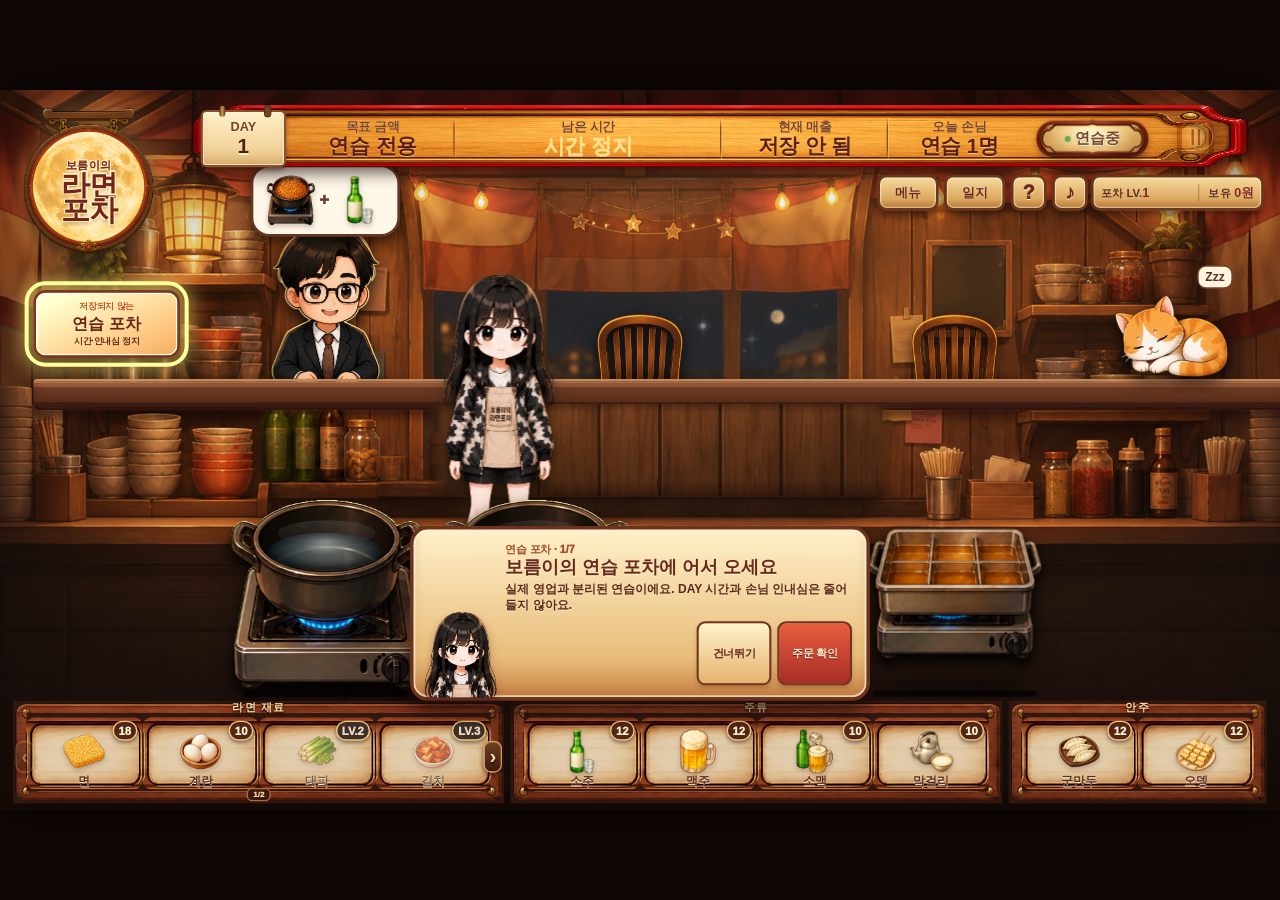
==== index.html @ 3f55c9d0 "Create Boreumi-Ramen_V0.26.1.zip" ====
<!doctype html><html lang="ko" data-boot="loading"><head><meta charset="utf-8"><meta name="viewport" content="width=device-width,initial-scale=1,maximum-scale=1,viewport-fit=cover,user-scalable=no"><meta name="theme-color" content="#180c09"><meta name="mobile-web-app-capable" content="yes"><meta name="apple-mobile-web-app-capable" content="yes"><meta name="apple-mobile-web-app-status-bar-style" content="black-translucent"><meta name="apple-mobile-web-app-title" content="보름이의 라면포차"><meta name="format-detection" content="telephone=no"><title>보름이의 라면포차 V0.26.2</title><link rel="manifest" href="app.webmanifest"><link rel="apple-touch-icon" sizes="180x180" href="assets/pwa/icon-180.png"><link rel="stylesheet" href="style.css"><link rel="stylesheet" href="character-layout.css"><link rel="stylesheet" href="pwa-v024.css?v=0827b"><link rel="stylesheet" href="experience-v024.css?v=0825a"><link rel="stylesheet" href="mobile-v024.css?v=0825a"><link rel="stylesheet" href="story-v024.css?v=0825a"></head>
<body><div id="bootLoading" class="boot-loading" role="status" aria-live="polite" aria-label="게임 데이터 불러오는 중"><div class="boot-card"><i class="boot-sign" aria-hidden="true"></i><small>보름이의 라면포차</small><h1>따뜻한 포차를 준비하고 있어요</h1><p id="bootMessage">게임 데이터와 저장 기록을 확인하는 중...</p><div class="boot-progress" aria-hidden="true"><i id="bootProgress"></i></div><b id="bootPercent">0%</b></div></div><aside id="updateBanner" class="update-banner" role="status" aria-live="polite" hidden><span><small>새 포차 소식</small><strong>새 버전 준비가 끝났어요</strong></span><button id="applyUpdateButton" type="button">지금 적용</button><button id="dismissUpdateButton" class="update-later" type="button" aria-label="나중에 적용">×</button></aside><style>.guest-slot>img{width:76px;height:185px;max-width:none;object-fit:cover;object-position:left center}</style><link rel="stylesheet" href="art-v012.css?v=0818a"><link rel="stylesheet" href="environment-v012.css"><link rel="stylesheet" href="resolution-v012.css?v=0805m"><link rel="stylesheet" href="cozy-level1.css?v=0817a"><link rel="stylesheet" href="effects-v016.css?v=0817a"><link rel="stylesheet" href="tutorial-v017.css?v=0817a"><link rel="stylesheet" href="expansion-v018.css?v=0818a"><link rel="stylesheet" href="endless-v0181.css?v=0818b"><link rel="stylesheet" href="progression-v019.css?v=0819b"><link rel="stylesheet" href="takeout-v020.css?v=0820a"><div id="viewport"><main id="stage" data-stall-level="1" data-growth-level="1" data-day-digits="1" data-audio="on" data-tutorial="false">
  <div class="night"><i class="moon"></i><i class="stars"></i><i class="city"></i></div><div class="stall"><i class="roof"></i><i class="lamps"></i><i class="backwall"></i><i class="service-floor"></i><i class="service-table"></i><i class="table-decor decor-left"></i><i class="table-decor decor-right"></i><i class="counter"></i></div>
  <header class="hud"><div><small>DAY</small><b id="dayNumber">1</b></div><div><small>목표 금액</small><b id="goalAmount">10,000원</b></div><div class="clock"><small>남은 시간</small><b id="time">01:30</b><i><span id="timeFill"></span></i></div><div><small>현재 매출</small><b id="sales">0원</b></div><div><small>오늘 손님</small><b id="guestCount">0명</b></div><button id="startButton" class="start" aria-label="영업 시작"><strong>영업 시작</strong></button><button id="pauseButton" aria-label="일시정지">Ⅱ</button></header>
  <aside id="walletBadge" class="wallet-badge" aria-label="포장마차 성장 정보"><span>포차 LV.<b id="stallLevel">1</b></span><span>보유 <b id="walletGold">0원</b></span></aside>
  <button id="quickSupplyButton" class="quick-supply-button" type="button" aria-label="영업 중 재료 상점 열기">재료 상점</button>
  <button id="soundButton" class="sound-button" type="button" aria-label="소리 끄기" aria-pressed="true"><span aria-hidden="true">♪</span></button>
  <button id="helpButton" class="help-button" type="button" aria-label="게임 도움말">?</button>
  <button id="journalButton" class="journal-button" type="button" aria-label="포차 일지 열기"><span>일지</span><b id="journalBadge" hidden>0</b></button>
  <button id="recipeButton" class="recipe-button" type="button" aria-label="메뉴와 레시피 수첩 열기">메뉴</button>
  <aside class="sign"><small>보름이의</small><strong>라면<br>포차</strong></aside>
  <section id="guestRow" class="guest-row"></section>
  <aside id="storyWhisper" class="story-whisper" aria-live="polite" aria-atomic="true" hidden><span id="storyWhisperPortrait" class="story-whisper-portrait" aria-hidden="true"></span><span class="story-whisper-copy"><small id="storyWhisperMeta">첫 인사</small><strong id="storyWhisperName">손님</strong><p id="storyWhisperText"></p></span></aside>
  <section class="characters"><div id="boreumi" class="boreumi-sprite" data-mode="idle" data-pose="idle" role="img" aria-label="라면포차 주인 보름이"></div><div id="boreumiText"></div></section>
  <div id="ppomiPerch" class="ppomi-perch pose-sleep" aria-label="손님 테이블 위의 뽀미"><span class="ppomi-sprite" role="img" aria-label="뽀미"></span><i aria-hidden="true">Zzz</i></div>
  <aside id="takeoutBoard" class="takeout-board" aria-label="포장 주문판" hidden><header><strong>포장 주문</strong><span id="takeoutQueue">0/0</span></header><div id="takeoutOrders" class="takeout-orders"></div></aside>
  <section id="completionPass" class="completion-pass" aria-label="완성 음식 보관대" hidden><h3>완성대</h3><div id="passSlots" class="pass-slots"></div></section>
  <section id="cookLeft" class="cook-zone left-zone"></section><section id="cookRight" class="cook-zone right-zone"></section>
  <div id="atmosphereLayer" class="atmosphere-layer" aria-hidden="true"><i></i><i></i><i></i></div><div id="fxLayer" class="fx-layer" aria-hidden="true"></div>
  <section class="dock" aria-label="라면 재료, 주류와 안주 진열대"></section>
  <div id="toast"></div>
  <div id="tutorialPath" class="tutorial-path hidden" aria-hidden="true"><i></i></div>
  <section id="tutorialCoach" class="tutorial-coach hidden" role="dialog" aria-live="polite" aria-labelledby="tutorialTitle">
    <div class="tutorial-portrait" aria-hidden="true"></div>
    <div class="tutorial-copy"><small id="tutorialStep">처음 오셨군요!</small><h2 id="tutorialTitle">보름이의 포차에 어서 오세요</h2><p id="tutorialText">실제 조작을 따라 하며 첫 주문을 완성해볼게요.</p></div>
    <div class="tutorial-actions"><button id="tutorialSkipButton" type="button">건너뛰기</button><button id="tutorialActionButton" class="hidden" type="button">계속하기</button></div>
  </section>
  <aside id="tutorialStageBadge" class="tutorial-stage-badge" aria-label="튜토리얼 연습 포차" hidden><small>저장되지 않는</small><strong>연습 포차</strong><span>시간·인내심 정지</span></aside>
  <div id="helpOverlay" class="help-overlay hidden" role="dialog" aria-modal="true" aria-labelledby="helpTitle">
    <section class="help-panel"><header><small>보름이의 조리 수첩</small><h2 id="helpTitle">게임 방법</h2></header><div class="help-grid">
      <article><b>1</b><strong>주문 확인</strong><p>손님 말풍선에서 음식과 주류를 확인해요.</p></article>
      <article><b>2</b><strong>재료·토핑</strong><p>면을 먼저 넣고 계란·대파·김치·치즈를 조리 중 냄비에 넣어요.</p></article>
      <article><b>3</b><strong>서빙</strong><p>완성 음식과 주류를 손님 또는 말풍선에 놓아요.</p></article>
      <article><b>4</b><strong>즉시 폐기</strong><p>완성 음식이나 탄 음식은 짧게 눌러 바로 치워요.</p></article>
      <article class="takeout-help"><b>5</b><strong>포장·완성대</strong><p>LV.2부터 포장 주문, LV.3부터 완성 음식 보관대를 사용할 수 있어요.</p></article>
    </div><section class="mobile-care" aria-label="모바일 데이터 관리"><div class="mobile-care-status"><p>오프라인 저장 <span id="offlineCacheStatus">확인 중</span></p><p>저장 기록 <span id="saveRecoveryStatus">정상</span></p></div><div class="mobile-care-actions"><button id="checkUpdateButton" type="button">업데이트 확인</button><button id="exportSaveButton" type="button">저장 백업</button><button id="importSaveButton" type="button">백업 불러오기</button><input id="importSaveInput" type="file" accept="application/json,.json" hidden></div></section><footer><button id="restartTutorialButton" type="button">단계별 안내 다시 보기</button><button id="closeHelpButton" type="button">닫기</button></footer></section>
  </div>
  <div id="journalOverlay" class="journal-overlay hidden" role="dialog" aria-modal="true" aria-labelledby="journalTitle">
    <section class="journal-panel">
      <header class="journal-heading"><div><small>하루하루 쌓이는 손님 이야기</small><h2 id="journalTitle">보름이의 포차 일지</h2></div><div class="journal-summary"><span>만난 손님 <b id="journalKnownCount">0/3</b></span><span>단골 <b id="journalRegularCount">0명</b></span><span>이야기 <b id="journalStoryCount">0개</b></span></div><button id="closeJournalButton" type="button" aria-label="포차 일지 닫기">×</button></header>
      <div class="journal-body">
        <section class="regular-book" aria-label="손님 단골 기록"><header><h3>손님 수첩</h3><p>방문과 식사가 쌓이면 새로운 이야기가 열려요.</p></header><div id="regularGrid" class="regular-grid"></div></section>
        <section class="story-book" aria-label="해금된 손님 이야기"><header><div><small>지난 이야기</small><h3 id="journalStoryTitle">모든 손님의 이야기</h3></div><button id="journalAllButton" type="button">전체 보기</button></header><div id="storyEntries" class="story-entries"></div></section>
      </div>
    </section>
  </div>
  <div id="recipeOverlay" class="recipe-overlay hidden" role="dialog" aria-modal="true" aria-labelledby="recipeTitle">
    <section class="recipe-panel">
      <header><div><small>재료 조합과 해금 조건</small><h2 id="recipeTitle">메뉴·레시피 수첩</h2></div><p>해금 메뉴 <b id="recipeKnownCount">0/0</b></p><button id="closeRecipeButton" type="button" aria-label="메뉴 수첩 닫기">×</button></header>
      <div id="recipeSections" class="recipe-sections"></div>
    </section>
  </div>
  <aside id="menuUnlockNotice" class="menu-unlock-notice hidden" role="status" aria-live="polite"><small>새 메뉴 해금!</small><img id="menuUnlockArt" alt=""><div><strong id="menuUnlockName"></strong><span id="menuUnlockRecipe"></span></div><button id="closeMenuUnlockButton" type="button" aria-label="새 메뉴 알림 닫기">×</button></aside>
  <div id="settlementOverlay" class="management-overlay hidden" role="dialog" aria-modal="true" aria-labelledby="settlementTitle">
    <section class="management-panel">
      <header class="management-heading"><div><small>보름이의 영업일지</small><h2 id="settlementTitle">DAY <span id="settlementDay">1</span> 정산</h2></div><p id="settlementResult">목표 달성!</p><button id="closeSettlementButton" class="settlement-close" type="button" aria-label="영업 현황판 닫기">×</button></header>
      <div class="management-body">
        <section class="settlement-column" aria-label="영업 정산 결과">
          <div class="summary-grid">
            <article><small>목표 금액</small><b id="summaryGoal">0원</b></article>
            <article><small>오늘 매출</small><b id="summarySales">0원</b></article>
            <article><small>완료 주문</small><b id="summaryServed">0건</b></article>
            <article><small>놓친 손님</small><b id="summaryMissed">0명</b></article>
            <article><small>폐기 음식</small><b id="summaryWaste">0개</b></article>
            <article><small>만족도</small><b id="summaryRating">-</b></article>
          </div>
          <div class="reward-board">
            <h3>오늘의 보상</h3>
            <p><span>매출 정산</span><b id="rewardSales">+0원</b></p>
            <p><span>목표 달성 보너스</span><b id="rewardGoal">+0원</b></p>
            <p><span>친절 보너스</span><b id="rewardService">+0원</b></p>
            <p><span>놓친 포장 차감</span><b id="rewardTakeoutPenalty">-0원</b></p>
            <strong><span>총 획득 골드</span><b id="rewardTotal">+0원</b></strong>
          </div>
          <div class="growth-board"><span>포차 LV.<b id="summaryStallLevel">1</b></span><i><em id="growthFill"></em></i><small id="growthText">다음 확장 준비 중</small></div>
          <div id="storyRecap" class="story-recap" hidden><span>오늘 새로 기록된 이야기</span><strong id="storyRecapText"></strong></div>
        </section>
        <section class="upgrade-column" aria-label="영업 준비 상점">
          <div class="shop-heading"><div><small>다음 영업 준비</small><h3>재료·조리도구·포차 성장</h3></div><p>보유 골드 <b id="shopGold">0원</b></p></div>
          <section class="supply-shop" aria-label="재료 보충 상점"><div><small>재료 상점</small><strong id="supplySummary">재고를 확인하고 있어요</strong></div><span><button id="openSupplyShopButton" type="button">개별 구매</button><button id="restockButton" type="button">재료 가득 보충</button></span></section>
          <div id="upgradeList" class="upgrade-list"></div>
        </section>
      </div>
      <footer class="management-actions"><button id="resetProgressButton" type="button">진행 초기화</button><button id="settlementJournalButton" type="button">포차 일지</button><button id="nextDayButton" type="button">다음 날 영업 시작</button></footer>
    </section>
  </div>
  <div id="supplyShopOverlay" class="supply-shop-overlay hidden" role="dialog" aria-modal="true" aria-labelledby="supplyShopTitle">
    <section class="supply-shop-panel"><header><div><small>필요한 만큼 골라서 보충</small><h2 id="supplyShopTitle">재료 상점</h2></div><p>보유 <b id="supplyShopGold">0원</b></p><button id="closeSupplyShopButton" type="button" aria-label="재료 상점 닫기">×</button></header><div id="supplyShopList" class="supply-shop-list"></div><footer><button id="supplyShopRestockAll" type="button">열린 재료 전체 보충</button></footer></section>
  </div>
  <div id="pauseOverlay" class="overlay hidden"><div><h2>일시정지</h2><button id="resumeButton">계속하기</button></div></div>
  <aside id="devTools" class="dev-tools" aria-label="개발 도구" hidden>
    <button id="devToggle" class="dev-toggle" type="button" aria-expanded="true">DEV</button>
    <section class="dev-panel">
      <header><div><small>실제 저장과 분리됨</small><strong>개발 도구</strong></div><span id="devState">DAY 1 · LV.1</span></header>
      <div class="dev-grid">
        <button type="button" data-dev-action="day-prev">DAY −1</button><button type="button" data-dev-action="day-next">DAY +1</button>
        <button type="button" data-dev-action="day-10">DAY +10</button><button type="button" data-dev-action="day-100">DAY 100</button>
        <button type="button" data-dev-action="level-prev">포차 LV −1</button><button type="button" data-dev-action="level-next">포차 LV +1</button>
        <button type="button" data-dev-action="level-max">최대 포차</button><button type="button" data-dev-action="stations-max">조리도구 최대</button>
        <button type="button" data-dev-action="gold">골드 +100만</button><button type="button" data-dev-action="stock">재료 가득</button>
        <button type="button" data-dev-action="finish">영업 즉시 종료</button><button type="button" data-dev-action="reset">개발 저장 초기화</button>
      </div>
    </section>
  </aside><link rel="stylesheet" href="readability-v025.css?v=0825f"><link rel="stylesheet" href="dev-tools-v0251.css?v=0825a"><link rel="stylesheet" href="menu-v026.css?v=0826c"><link rel="stylesheet" href="patch-v0261.css?v=0827b"><link rel="stylesheet" href="patch-v0262.css?v=0828a">
</main></div><div id="dragGhost" aria-hidden="true"><img alt="드래그 중인 재료"><span></span></div><script src="boot-v024.js?v=0828a"></script><script src="pwa-v024.js?v=0828a"></script><script src="script.js?v=0828a"></script></body></html>
---- style.css ----
*{box-sizing:border-box;-webkit-tap-highlight-color:transparent}html,body{margin:0;width:100%;height:100%;overflow:hidden;background:#0b0605;touch-action:none;overscroll-behavior:none;font-family:-apple-system,BlinkMacSystemFont,"Apple SD Gothic Neo","Noto Sans KR",sans-serif}button{font:inherit}#viewport{position:fixed;inset:0;width:100vw;height:100dvh;display:flex;align-items:center;justify-content:center;padding:env(safe-area-inset-top) env(safe-area-inset-right) env(safe-area-inset-bottom) env(safe-area-inset-left)}#stage{position:relative;width:1600px;height:780px;flex:none;overflow:hidden;color:#fff4da;background:#19100c;transform-origin:center;box-shadow:0 0 90px #000}.night{position:absolute;inset:0;background:linear-gradient(#07152a 0 43%,#173047 58%,#31170f)}.stars{position:absolute;inset:0;background-image:radial-gradient(circle,#fff5c8 0 1.4px,transparent 2px);background-size:91px 69px;opacity:.62}.moon{position:absolute;left:65px;top:82px;width:88px;height:88px;border-radius:50%;background:radial-gradient(circle at 38% 35%,#fff 0 28%,#f9d780 58%,#c9933c);box-shadow:0 0 50px #ffd37caa}.city{position:absolute;left:0;right:0;top:290px;height:155px;background:repeating-linear-gradient(90deg,#07101d 0 42px,#101b29 42px 83px);opacity:.86}.stall{position:absolute;inset:65px 0 110px}.roof{position:absolute;left:135px;right:12px;top:0;height:106px;background:linear-gradient(#b53624,#651a13);clip-path:polygon(1% 22%,100% 0,98% 100%,0 100%);filter:drop-shadow(0 18px 18px #0008)}.lamps{position:absolute;z-index:2;left:270px;right:75px;top:76px;height:48px;background:radial-gradient(circle,#fff6be 0 11px,#ee7030 12px 19px,transparent 20px);background-size:230px 48px;filter:drop-shadow(0 0 13px #ff9b43)}.backwall{position:absolute;left:135px;right:0;top:210px;height:265px;background:linear-gradient(90deg,#5a2e1d,#895033 48%,#4c271a);box-shadow:inset 0 28px 55px #0006}.counter{position:absolute;left:0;right:0;top:450px;height:135px;background:linear-gradient(#9d603a 0 20px,#5b301f 21px 100%);box-shadow:0 -15px 35px #0008,inset 0 4px #d18a58}.hud{position:absolute;z-index:70;left:215px;right:16px;top:10px;height:67px;display:grid;grid-template-columns:130px 235px 330px 240px 205px 65px;background:linear-gradient(#4d291c,#26130e);border:3px solid #b27648;border-radius:17px;overflow:hidden;box-shadow:0 8px 25px #000a}.hud>div{display:flex;flex-direction:column;align-items:center;justify-content:center;border-right:1px solid #e2ba8430}.hud small{font-size:13px;color:#eecfa6;font-weight:800}.hud b{font-size:23px}.clock i{width:190px;height:6px;background:#ffffff24;border-radius:9px;overflow:hidden}.clock span{display:block;width:100%;height:100%;background:#ff769b}#pauseButton{border:0;background:#d94168;color:white;font-size:28px;font-weight:900}.sign{position:absolute;z-index:60;left:16px;top:14px;width:175px;height:205px;border-radius:48% 48% 18% 18%;display:flex;flex-direction:column;align-items:center;justify-content:center;text-align:center;background:linear-gradient(90deg,#741d15,#e94a30 30%,#cf3525 72%,#65150f);border:4px solid #45110d;box-shadow:0 12px 25px #0009,inset 0 0 25px #ffcf6a30;text-shadow:0 4px #40110d}.sign small{font-weight:900}.sign strong{font-size:45px;line-height:.92}.guest-row{position:absolute;z-index:12;left:255px;right:210px;top:82px;height:270px;display:grid;grid-template-columns:repeat(3,1fr);gap:28px}.guest-slot{position:relative;min-width:0}.guest-slot .bubble{position:absolute;z-index:4;left:50%;top:0;transform:translateX(-50%);width:170px;height:88px;border-radius:24px;background:#fff7e7;border:4px solid #623822;box-shadow:0 8px 18px #0007;display:flex;align-items:center;justify-content:center;opacity:.3}.bubble:after{content:"";position:absolute;bottom:-16px;border:16px solid transparent;border-top-color:#fff7e7}.bubble img{width:120px;height:72px;object-fit:contain}.guest-slot>img{position:absolute;left:50%;bottom:10px;transform:translateX(-50%);height:185px;max-width:190px;object-fit:contain;filter:drop-shadow(0 12px 12px #000a)}.guest-slot:nth-child(2)>img{filter:hue-rotate(35deg) drop-shadow(0 12px 12px #000a)}.guest-slot:nth-child(3)>img{filter:hue-rotate(-38deg) saturate(.8) drop-shadow(0 12px 12px #000a)}.guest-slot .patience{position:absolute;left:35px;right:35px;bottom:0;height:9px;border-radius:8px;background:#fff3dc;border:2px solid #4d291b;overflow:hidden}.patience i{display:block;width:100%;height:100%;background:#82d24d}.characters{position:absolute;z-index:31;left:530px;top:280px;width:580px;height:335px;pointer-events:none}.characters #boreumi{position:absolute;left:130px;bottom:0;height:330px;filter:drop-shadow(0 14px 18px #000b);transition:left .08s cubic-bezier(.2,.9,.3,1),top .08s;transform-origin:50% 100%}.characters #boreumi.action{animation:act .48s ease}.characters #boreumi.teleport{animation:blink .18s ease}.characters .ppomi{position:absolute;right:0;bottom:8px;height:125px;filter:drop-shadow(0 10px 12px #000a);animation:float 2.7s ease-in-out infinite}#boreumiText{position:absolute;left:340px;top:80px;padding:9px 14px;border-radius:18px;background:#fff5df;border:3px solid #653823;color:#4b281b;font-size:16px;font-weight:900;opacity:0;white-space:nowrap;box-shadow:0 8px 14px #0005}#boreumiText.show{opacity:1}@keyframes act{35%{transform:translateY(-12px) rotate(-4deg)}70%{transform:rotate(5deg)}}@keyframes blink{50%{opacity:.2;filter:drop-shadow(0 0 30px #ffe894) brightness(1.7)}}@keyframes float{50%{transform:translateY(-5px) rotate(2deg)}}.cook-zone{position:absolute;z-index:42;display:grid;gap:12px}.left-zone{left:25px;top:340px;width:470px;grid-template-columns:repeat(3,1fr)}.right-zone{right:28px;top:330px;width:430px;grid-template-columns:repeat(2,1fr)}.appliance{position:relative;height:145px;border:0;background:transparent;color:#fff;touch-action:none}.appliance .art{position:absolute;inset:12px 3px 8px;border:4px solid #a9683d;border-radius:22px;background:linear-gradient(#38201a,#160c09);box-shadow:0 14px 20px #000a,inset 0 5px 13px #ffffff10;display:flex;align-items:center;justify-content:center;font-size:58px}.appliance.pot .art img{width:145px;height:110px;object-fit:contain;filter:drop-shadow(0 10px 8px #000b)}.appliance.grill .art{background:repeating-linear-gradient(90deg,#21110d 0 10px,#8f5333 10px 14px)}.appliance.oden{grid-column:1/-1;height:105px}.appliance.oden .art{background:linear-gradient(#6e3b27,#26130e);font-size:42px}.appliance label{position:absolute;z-index:3;left:50%;top:0;transform:translateX(-50%);padding:3px 10px;border-radius:10px;background:#5d321f;border:2px solid #bc7b4b;font-size:14px;font-weight:900;white-space:nowrap}.appliance .bar{position:absolute;z-index:4;left:20px;right:20px;bottom:4px;height:7px;background:#000a;border-radius:8px;overflow:hidden}.bar i{display:block;width:0;height:100%;background:linear-gradient(90deg,#65dc59,#ffe15b,#ff5d47)}.appliance.ready .art{filter:drop-shadow(0 0 18px #ffe35d);animation:ready .7s infinite}.appliance.burnt .art{filter:grayscale(.7) brightness(.6)}.appliance.drop-over .art{outline:6px solid #ffe56d;filter:drop-shadow(0 0 22px #ffe56d)}@keyframes ready{50%{transform:translateY(-4px)}}.dock{position:absolute;z-index:80;left:10px;right:10px;bottom:8px;height:106px;border:3px solid #ae7046;border-radius:18px;background:linear-gradient(#4b281c,#24120d);box-shadow:0 -8px 24px #000a;display:grid;grid-template-columns:115px repeat(4,170px) 1fr;gap:10px;padding:8px}.dock-label,.dock-tip{border:2px solid #8b5738;border-radius:13px;background:linear-gradient(#efd3a8,#d49b60);color:#4b281b;display:flex;flex-direction:column;align-items:center;justify-content:center;font-weight:900}.ingredient{border:2px solid #95603e;border-radius:13px;background:linear-gradient(#fff5d9,#e0ae6c);color:#48271a;font-weight:900;display:flex;align-items:center;justify-content:center;gap:8px;touch-action:none}.ingredient img{width:82px;height:66px;object-fit:contain;pointer-events:none}.ingredient span{font-size:18px}.pictogram i{font-style:normal;font-size:47px}.dock-tip{text-align:center;font-size:15px}.start{position:absolute;z-index:90;right:25px;bottom:123px;width:125px;height:125px;border-radius:50%;border:5px solid #fff2df;background:radial-gradient(circle at 35% 25%,#ff9fb7,#df4169 56%,#941936);color:white;display:flex;flex-direction:column;align-items:center;justify-content:center;box-shadow:0 0 35px #ff7b9ca8}.start strong{font-size:23px}#toast{position:absolute;z-index:120;left:50%;bottom:122px;transform:translate(-50%,12px);padding:10px 17px;border-radius:999px;background:#1b0d09e8;border:2px solid #e7c58a77;font-weight:900;opacity:0;transition:.2s}#toast.show{opacity:1;transform:translate(-50%,0)}#dragGhost{position:fixed;z-index:9999;left:0;top:0;pointer-events:none;opacity:0;transform:translate(-50%,-50%);padding:7px 10px;border:2px solid #754328;border-radius:12px;background:#fff1d2ed;color:#402116;font-size:24px;font-weight:900}#dragGhost.show{opacity:1}.overlay{position:absolute;z-index:200;inset:0;background:#090504c8;display:grid;place-items:center}.overlay.hidden{display:none}.overlay>div{padding:30px 55px;border-radius:24px;background:#402217;border:4px solid #b57346;text-align:center}.overlay button{padding:11px 23px;border:0;border-radius:12px;background:#df4169;color:white;font-weight:900}.rotate{display:none;position:fixed;z-index:10000;inset:0;background:#160b08;color:white;place-items:center;font-size:24px;font-weight:900}@media(orientation:portrait){.rotate{display:grid}}@media(max-height:500px) and (orientation:landscape){#dragGhost{font-size:18px;padding:4px 7px}}
---- character-layout.css ----
/* V0.12 수정 레이아웃
   손님 3명 + 뽀미 / 보름이 이동선 / 조리기구 6개 / 재료창 */

/* 맨 위: 손님 세 명. 오른쪽 끝은 뽀미 자리로 비운다. */
.guest-row{
  left:220px;
  right:225px;
  top:78px;
  height:205px;
  gap:36px;
}
.guest-slot>img{height:135px!important}
.guest-slot .bubble{width:150px;height:68px}
.bubble img{width:100px;height:55px}

/* 뽀미는 손님과 같은 줄의 오른쪽 고정 좌석에서 포즈만 바뀐다. */
.ppomi-perch{
  position:absolute;
  z-index:35;
  left:1415px;
  top:145px;
  width:145px;
  height:140px;
  pointer-events:none;
  transform-origin:50% 100%;
}
.ppomi-perch img{
  position:absolute;
  left:0;
  bottom:0;
  width:140px;
  height:125px;
  object-fit:contain;
  filter:drop-shadow(0 10px 12px #000a);
  transform-origin:50% 100%;
}
.ppomi-perch i{
  position:absolute;
  z-index:2;
  right:-4px;
  top:0;
  padding:4px 8px;
  border-radius:13px;
  background:#fff4dd;
  border:2px solid #75452c;
  color:#59301f;
  font-size:15px;
  font-weight:900;
  font-style:normal;
  opacity:0;
}

/* 가운데: 보름이가 높이 변화 없이 좌우로 순간이동하는 전용 통로. */
.characters{
  left:0;
  top:290px;
  width:1600px;
  height:175px;
  z-index:41;
  overflow:visible;
}
.characters::before{
  content:"";
  position:absolute;
  z-index:-1;
  left:35px;
  right:35px;
  bottom:12px;
  border-bottom:3px dashed #e9b46f55;
}
.characters #boreumi{
  left:700px;
  bottom:0;
  height:175px;
}
#boreumiText{left:880px;top:30px}

/* 그 아래: 냄비 3개, 그릴 2개, 오뎅바 1개를 같은 높이의 한 줄로 배치. */
.cook-zone{top:465px;height:150px;gap:14px}
.left-zone{
  left:20px;
  width:755px;
  grid-template-columns:repeat(3,1fr);
}
.right-zone{
  left:789px;
  right:20px;
  width:auto;
  grid-template-columns:repeat(3,1fr);
}
.appliance,.appliance.oden{height:150px}
.appliance.oden{grid-column:auto}
.appliance .art{font-size:50px}
.appliance.pot .art img{width:180px;height:120px}

/* 맨 아래 재료창은 기존 모바일 터치 영역을 유지한다. */
.dock{bottom:8px;height:106px}
.start{right:24px;top:325px;bottom:auto;width:112px;height:112px}

.ppomi-perch.pose-sleep img{animation:ppomiSleep 2.2s ease-in-out infinite}
.ppomi-perch.pose-sleep i{opacity:1;animation:ppomiZ 1.5s ease-in-out infinite}
.ppomi-perch.pose-groom img{animation:ppomiGroom .75s ease-in-out 4}
.ppomi-perch.pose-groom i{opacity:1}
.ppomi-perch.pose-groom i::after{content:" 반짝"}
.ppomi-perch.pose-wave img{animation:ppomiWave .42s ease-in-out 7}
.ppomi-perch.pose-wave i{opacity:1}
.ppomi-perch.pose-wave i::after{content:" 안녕!"}
@keyframes ppomiSleep{50%{transform:scaleY(.94) rotate(-2deg)}}
@keyframes ppomiZ{50%{transform:translateY(-7px);opacity:.55}}
@keyframes ppomiGroom{25%{transform:rotate(-4deg)}75%{transform:rotate(5deg) scale(1.02)}}
@keyframes ppomiWave{25%{transform:rotate(-5deg)}75%{transform:rotate(7deg)}}
---- pwa-v024.css ----
/* V0.24: iPhone PWA shell with stable visual-viewport and CSS landscape fallback handling. */
:root{
  color-scheme:dark;
  --pwa-safe-top:env(safe-area-inset-top,0px);
  --pwa-safe-right:env(safe-area-inset-right,0px);
  --pwa-safe-bottom:env(safe-area-inset-bottom,0px);
  --pwa-safe-left:env(safe-area-inset-left,0px);
  --app-landscape-width:100dvw;
  --app-landscape-height:100dvh
}
html{
  position:fixed;
  inset:0;
  width:100%;
  height:100%;
  overflow:hidden;
  background:#120806
}
html,body{
  min-width:100%;
  min-height:100%;
  overscroll-behavior:none;
  -webkit-user-select:none;
  user-select:none
}
body{
  position:fixed;
  inset:0;
  width:100%;
  height:100%;
  margin:0;
  padding:0;
  overflow:hidden;
  background:#120806;
  -webkit-touch-callout:none;
  transform-origin:top left
}
#viewport{
  width:100vw;
  width:100dvw;
  height:100vh;
  height:100dvh;
  padding-top:max(0px,var(--pwa-safe-top));
  padding-right:max(0px,var(--pwa-safe-right));
  padding-bottom:max(0px,var(--pwa-safe-bottom));
  padding-left:max(0px,var(--pwa-safe-left))
}
.rotate{display:none!important}

/* When iOS keeps a web app in portrait, rotate the whole logical game surface.
   Holding the phone horizontally now shows a full-size landscape game instead of a tiny letterboxed stage. */
html[data-force-landscape="true"] body{
  position:absolute;
  width:var(--app-landscape-width);
  height:var(--app-landscape-height);
  min-width:0;
  min-height:0;
  transform:rotate(90deg) translateY(-100%)
}
html[data-force-landscape="true"] #viewport{
  width:100%;
  height:100%;
  padding-top:max(0px,var(--pwa-safe-right));
  padding-right:max(0px,var(--pwa-safe-bottom));
  padding-bottom:max(0px,var(--pwa-safe-left));
  padding-left:max(0px,var(--pwa-safe-top))
}
html[data-force-landscape="true"] .tutorial-path{display:none!important}

@media (display-mode:fullscreen),(display-mode:standalone){
  html,body,#viewport{background:#0b0504}
  #viewport{
    padding-right:max(4px,var(--pwa-safe-right));
    padding-left:max(4px,var(--pwa-safe-left))
  }
}
@media (orientation:landscape) and (max-height:500px){
  #viewport{align-items:center;justify-content:center}
}
---- experience-v024.css ----
/* V0.24: optimized resource loading screen and isolated tutorial practice stage. */
.boot-loading{
  position:fixed;
  z-index:30000;
  inset:0;
  display:grid;
  place-items:center;
  padding:max(22px,var(--pwa-safe-top)) max(28px,var(--pwa-safe-right)) max(22px,var(--pwa-safe-bottom)) max(28px,var(--pwa-safe-left));
  background:
    radial-gradient(circle at 50% 44%,#a9512444 0,transparent 38%),
    linear-gradient(160deg,#1e0d09,#090403 72%);
  opacity:1;
  visibility:visible;
  transition:opacity .42s ease,visibility .42s ease
}
html[data-boot="ready"] .boot-loading{opacity:0;visibility:hidden;pointer-events:none}
.boot-card{
  width:min(680px,82vw);
  padding:30px 44px 34px;
  border:4px solid #7b351d;
  border-radius:28px;
  background:linear-gradient(165deg,#5f2919f2,#2b120df5 72%);
  box-shadow:inset 0 0 0 3px #e4a65b,inset 0 0 34px #160806,0 24px 55px #000c;
  text-align:center;
  color:#ffefce
}
.boot-sign{
  display:block;
  width:126px;
  height:126px;
  margin:-86px auto 14px;
  background:url("assets/pwa/icon-512.png") center/contain no-repeat;
  filter:drop-shadow(0 10px 14px #000a)
}
.boot-card small{font-size:18px;font-weight:900;color:#f4bd73;letter-spacing:.04em}
.boot-card h1{margin:7px 0 12px;font-size:30px;letter-spacing:-.04em}
.boot-card p{min-height:26px;margin:0 0 15px;font-size:18px;font-weight:800;color:#ffe2ad}
.boot-progress{height:16px;border:3px solid #32130c;border-radius:99px;background:#170805;overflow:hidden;box-shadow:inset 0 2px 6px #000}
.boot-progress i{display:block;width:0;height:100%;border-radius:99px;background:linear-gradient(90deg,#dc5936,#ffbd5e 64%,#fff0a1);box-shadow:0 0 14px #ffbd5e;transition:width .24s ease}
.boot-card>b{display:block;margin-top:8px;font-size:16px;color:#ffd58f}

.tutorial-stage-badge{
  position:absolute;
  z-index:92;
  left:calc(50% - 910px);
  top:300px;
  width:220px;
  padding:12px 14px;
  border:4px solid #71301b;
  border-radius:18px;
  background:linear-gradient(155deg,#fff0c9,#d99b54);
  box-shadow:inset 0 0 0 2px #fff8df,0 9px 20px #0009;
  color:#552316;
  text-align:center
}
.tutorial-stage-badge[hidden]{display:none!important}
.tutorial-stage-badge small,.tutorial-stage-badge span{display:block;font-weight:800}
.tutorial-stage-badge small{font-size:13px;color:#9b4e28}
.tutorial-stage-badge strong{display:block;margin:1px 0;font-size:24px}
.tutorial-stage-badge span{font-size:13px}
#stage[data-tutorial="true"] .hud{box-shadow:0 0 0 5px #f7c76977,0 8px 25px #000a}
#stage[data-tutorial="true"] .takeout-board,#stage[data-tutorial="true"] .completion-pass{display:none!important}
#stage[data-tutorial="true"] #pauseButton{opacity:.4;pointer-events:none}
#stage[data-tutorial="true"] .clock i{display:none}
#stage[data-tutorial="true"] .hud .clock b{color:#ffe18a}

@media(max-height:500px){
  .boot-card{width:min(620px,78vw);padding:20px 34px 23px}
  .boot-sign{width:92px;height:92px;margin:-58px auto 7px}
  .boot-card h1{font-size:24px;margin:4px 0 7px}
  .boot-card p{font-size:15px;margin-bottom:9px}
}
---- mobile-v024.css ----
/* V0.24: mobile touch comfort, update UI and save recovery controls. */
button,.ingredient,.appliance,.pass-slot,.guest-slot.active{
  -webkit-tap-highlight-color:transparent;
  touch-action:manipulation
}
.ingredient,.appliance,.pass-slot{touch-action:none}

.help-button,.sound-button,.journal-button{isolation:isolate}
.help-button::before,.sound-button::before,.journal-button::before{
  content:"";
  position:absolute;
  z-index:-1;
  inset:-34px;
  border-radius:32px
}

.update-banner{
  position:fixed;
  z-index:31000;
  left:50%;
  top:max(14px,var(--pwa-safe-top));
  transform:translateX(-50%);
  min-width:min(620px,88vw);
  display:flex;
  align-items:center;
  justify-content:center;
  gap:18px;
  padding:14px 18px;
  border:3px solid #d99950;
  border-radius:18px;
  background:linear-gradient(165deg,#5b291bfa,#2a110dfa);
  box-shadow:inset 0 0 0 2px #ffe1a35c,0 12px 32px #000b;
  color:#ffedc8
}
.update-banner[hidden]{display:none!important}
.update-banner span{display:flex;flex-direction:column;line-height:1.25}
.update-banner small{font-size:13px;color:#f2bc75;font-weight:900}
.update-banner strong{font-size:18px}
.update-banner button{
  min-height:44px;
  padding:8px 17px;
  border:2px solid #71321f;
  border-radius:12px;
  background:linear-gradient(#fff0be,#e0a45e);
  color:#5b2418;
  font-weight:950
}
.update-banner .update-later{min-width:44px;padding:8px;background:#3b1b14;color:#f4d6aa}

.mobile-care{
  display:grid;
  grid-template-columns:1fr auto;
  gap:20px;
  align-items:center;
  margin-top:20px;
  padding:16px 20px;
  border:3px solid #85502f;
  border-radius:18px;
  background:#5128174f;
  box-shadow:inset 0 0 0 2px #fff0c24a
}
.mobile-care-status{display:grid;grid-template-columns:repeat(2,minmax(0,1fr));gap:7px 18px}
.mobile-care-status p{display:flex;justify-content:space-between;gap:16px;margin:0;font-size:15px;font-weight:850}
.mobile-care-status span{color:#fff0c8}
.mobile-care-actions{display:flex;gap:8px}
.mobile-care-actions button{
  min-width:138px;
  min-height:120px;
  padding:9px 13px;
  border:3px solid #71321f;
  border-radius:12px;
  background:linear-gradient(#fff1c5,#dfa45e);
  color:#5c2518;
  font-weight:950
}
.tutorial-actions button,.help-panel footer button{min-height:96px}
.mobile-care-actions button:disabled{filter:grayscale(.8);opacity:.55}

#startButton.first-day-ready{animation:firstDayReady 1.05s ease-in-out infinite alternate}
@keyframes firstDayReady{to{filter:brightness(1.18);box-shadow:0 0 0 7px #ffe39d55,0 0 32px #ffc65d}}

html[data-force-landscape="true"] .update-banner{
  top:max(14px,var(--pwa-safe-left))
}

@media(max-height:500px){
  .update-banner{min-width:min(600px,82vw);padding:9px 13px;gap:11px}
  .update-banner strong{font-size:15px}
  .update-banner button{min-height:36px;padding:6px 12px}
  .mobile-care{margin-top:13px;padding:10px 14px;gap:12px}
  .mobile-care-actions button{min-width:120px;min-height:120px;padding:6px 9px}
}

@media(prefers-reduced-motion:reduce){
  #startButton.first-day-ready{animation:none;filter:brightness(1.13)}
}
---- story-v024.css ----
@import url("readability-v025.css?v=0825b");
/* V0.24: 손님과의 관계가 쌓이는 비차단 대화와 포차 일지. */
#stage .journal-button{
  position:absolute;z-index:74;top:127px;
  right:max(412px,calc((100% - 1920px)/2 + 412px));
  width:92px;height:54px;padding:0 12px;border:4px solid #69371f;border-radius:14px;
  background:linear-gradient(180deg,#f6d99d,#dba85f 72%,#b87538);color:#6c281b;
  box-shadow:inset 0 0 0 2px #fff0c58f,0 7px 12px #1809068f;
  display:grid;place-items:center;font-size:19px;font-weight:950;text-shadow:0 1px #fff0c5;
}
#stage .journal-button:active{transform:translateY(2px);box-shadow:inset 0 0 0 2px #fff0c58f,0 4px 7px #1809068f}
#stage .journal-button b{position:absolute;right:-9px;top:-10px;min-width:29px;height:29px;padding:0 6px;display:grid;place-items:center;border:3px solid #fff0c5;border-radius:99px;background:#d94936;color:#fff;font-size:14px;text-shadow:none;box-shadow:0 4px 8px #250b0788}
#stage .journal-button b[hidden]{display:none}

#stage[data-growth-level="2"] .journal-button,
#stage[data-growth-level="3"] .journal-button{
  top:185px;right:max(210px,calc((100% - 1920px)/2 + 210px));
}

#stage .story-whisper{
  position:absolute;z-index:118;left:var(--whisper-x,50%);top:430px;transform:translate(-50%,10px);
  width:590px;min-height:112px;padding:13px 22px 13px 118px;
  border:5px solid #6a351f;border-radius:28px;
  background:linear-gradient(180deg,#fff1ca 0,#edc180 72%,#cf874a 100%);
  box-shadow:inset 0 0 0 3px #fff9dfaa,0 15px 27px #1807059e;
  color:#542619;opacity:0;pointer-events:none;transition:opacity .22s,transform .22s;
}
#stage .story-whisper[hidden]{display:block;visibility:hidden}
#stage .story-whisper.show{opacity:1;visibility:visible;transform:translate(-50%,0)}
#stage .story-whisper::before{content:"";position:absolute;left:64px;top:-17px;width:28px;height:28px;border-left:5px solid #6a351f;border-top:5px solid #6a351f;background:#fff1ca;transform:rotate(45deg)}
#stage .story-whisper.episode{border-color:#a44d2f;background:linear-gradient(180deg,#fff5cf,#efb866 72%,#d36b3c);box-shadow:inset 0 0 0 3px #fff9dfcc,0 0 25px #ffd15c8c,0 15px 27px #1807059e}
#stage .story-whisper-portrait{position:absolute;left:19px;bottom:9px;width:88px;height:105px;background-position:center top;background-size:contain;background-repeat:no-repeat;filter:drop-shadow(0 6px 6px #3a140d6b)}
#stage .story-whisper-copy{display:block}
#stage .story-whisper-copy small{display:block;color:#9b4a29;font-size:15px;font-weight:950}
#stage .story-whisper-copy strong{display:block;margin:1px 0 2px;font-size:22px;line-height:1.1}
#stage .story-whisper-copy p{margin:0;font-size:18px;line-height:1.35;font-weight:760}

#stage .journal-overlay{
  position:absolute;z-index:370;inset:0;display:grid;place-items:center;padding:55px 80px;
  background:radial-gradient(circle at 50% 42%,#56301fc7,#100706f2 74%);backdrop-filter:blur(6px);
}
#stage .journal-overlay.hidden{display:none}
#stage .journal-panel{
  width:min(1660px,calc(100% - 80px));height:930px;padding:28px 32px 32px;
  border:8px solid #582718;border-radius:36px;
  background:linear-gradient(90deg,#d79551 0 49.65%,#9a512f 49.8% 50.2%,#e0aa66 50.35% 100%);
  box-shadow:inset 0 0 0 4px #ffe8b18c,inset 0 -25px 40px #6b2c1d4a,0 28px 62px #090302df;color:#562719;
}
#stage .journal-heading{height:105px;display:flex;align-items:center;gap:30px;padding:0 14px 19px;border-bottom:4px solid #7d3d2680}
#stage .journal-heading>div:first-child{min-width:390px}
#stage .journal-heading small{font-size:17px;font-weight:900;color:#8a3e25}
#stage .journal-heading h2{margin:2px 0 0;font-size:39px;line-height:1}
#stage .journal-summary{display:flex;align-items:center;justify-content:center;gap:16px;flex:1}
#stage .journal-summary span{min-width:160px;padding:12px 15px;border:3px solid #8a4a2c;border-radius:16px;background:#f9deb0d4;text-align:center;font-size:16px;font-weight:850;box-shadow:inset 0 0 0 2px #fff7d7}
#stage .journal-summary b{display:block;margin-top:2px;color:#8b2d20;font-size:23px}
#stage #closeJournalButton{width:74px;height:64px;border:4px solid #74331f;border-radius:17px;background:linear-gradient(#ef744e,#b83b2f);color:#fff2d3;font-size:39px;line-height:1;font-weight:950;box-shadow:inset 0 0 0 2px #ffd8a066,0 7px 10px #45160e55}
#stage .journal-body{height:calc(100% - 105px);display:grid;grid-template-columns:1fr 1fr;gap:34px;padding-top:24px}
#stage .regular-book,#stage .story-book{min-width:0;min-height:0;padding:18px 20px;border:4px solid #81472b;border-radius:25px;background:#f8dfb7e8;box-shadow:inset 0 0 0 3px #fff7dc,inset 0 -15px 23px #9b542535}
#stage .regular-book>header,#stage .story-book>header{height:67px;display:flex;align-items:center;justify-content:space-between;gap:18px;padding:0 5px 13px;border-bottom:3px dashed #a5653d8c}
#stage .regular-book h3,#stage .story-book h3{margin:0;font-size:28px}
#stage .regular-book p{margin:4px 0 0;font-size:18px;font-weight:750;color:#825038}
#stage .regular-grid{height:calc(100% - 67px);padding:15px 5px 5px;display:grid;grid-template-columns:1fr;grid-auto-rows:160px;gap:12px;overflow-y:auto;overscroll-behavior:contain;touch-action:pan-y;scrollbar-color:#a35d38 #edd0a1}
#stage .regular-card{position:relative;min-width:0;padding:14px 16px 14px 126px;border:3px solid #9c5c39;border-radius:18px;background:linear-gradient(145deg,#fff2d2,#eac38b);color:#5c2b1c;text-align:left;box-shadow:inset 0 0 0 2px #fffaf0,0 5px 8px #66311b35}
#stage .regular-card[aria-pressed="true"]{border-color:#bd4b34;background:linear-gradient(145deg,#fff2c2,#eba35f);box-shadow:inset 0 0 0 3px #fff4c6,0 0 0 4px #b44a3266,0 7px 10px #66311b45}
#stage .regular-card.unmet{filter:saturate(.55);color:#766154}
#stage .regular-card .regular-portrait{position:absolute;left:12px;bottom:6px;width:105px;height:145px;display:grid;place-items:center;background-position:center top;background-size:contain;background-repeat:no-repeat;filter:drop-shadow(0 5px 5px #4a20156e)}
#stage .regular-card.unmet .regular-portrait{filter:grayscale(1) brightness(.35);opacity:.52}
#stage .regular-card.unmet .regular-portrait::after{content:"?";width:70px;height:70px;display:grid;place-items:center;border:5px solid #7d604e;border-radius:50%;background:#d7c4a8;color:#624b3c;font-size:43px;font-weight:950}
#stage .regular-card small{display:block;color:#9d4a2c;font-size:16px;font-weight:950}
#stage .regular-card strong{display:block;margin:1px 0 4px;white-space:nowrap;overflow:hidden;text-overflow:ellipsis;font-size:24px}
#stage .regular-card p{margin:0;font-size:17px;line-height:1.32;font-weight:750}
#stage .regular-card em{display:block;margin-top:5px;color:#a03b2c;font-size:16px;font-style:normal;font-weight:900}
#stage .story-book>header small{display:block;color:#995137;font-size:14px;font-weight:900}
#stage #journalAllButton{min-width:116px;height:52px;border:3px solid #794027;border-radius:14px;background:linear-gradient(#fff1c7,#dfa961);color:#602a1c;font-size:16px;font-weight:950}
#stage .story-entries{height:calc(100% - 67px);padding:15px 5px 5px;overflow-y:auto;overscroll-behavior:contain;touch-action:pan-y;scrollbar-color:#a35d38 #edd0a1}
#stage .story-entry{position:relative;margin-bottom:13px;padding:18px 20px 17px 104px;border:3px solid #a0613c;border-radius:19px;background:linear-gradient(145deg,#fff1cd,#eac088);box-shadow:inset 0 0 0 2px #fff9e7,0 5px 8px #66311b2f}
#stage .story-entry .entry-portrait{position:absolute;left:12px;bottom:9px;width:82px;height:108px;background-position:center top;background-size:contain;background-repeat:no-repeat;filter:drop-shadow(0 4px 4px #4a20154d)}
#stage .story-entry small{display:flex;justify-content:space-between;gap:12px;color:#9a4d2f;font-size:16px;font-weight:900}
#stage .story-entry strong{display:block;margin:3px 0 4px;font-size:24px}
#stage .story-entry p{margin:0;font-size:18px;line-height:1.42;font-weight:740}
#stage .story-empty{height:100%;display:grid;place-items:center;text-align:center;color:#89583e;font-size:23px;font-weight:850;line-height:1.55}

#stage .story-recap{margin-top:12px;padding:11px 15px;border:3px solid #9f5934;border-radius:15px;background:linear-gradient(90deg,#fff1be,#eeb668);color:#6b2f20;box-shadow:inset 0 0 0 2px #fff7d4}
#stage .story-recap span{display:block;font-size:13px;font-weight:900;color:#a3482d}
#stage .story-recap strong{display:block;margin-top:2px;font-size:16px;white-space:nowrap;overflow:hidden;text-overflow:ellipsis}
#stage .management-actions #settlementJournalButton{background:linear-gradient(#f4d28e,#d39149);color:#642b1d}

@media(max-height:500px) and (orientation:landscape){
  #stage .story-whisper-copy p{font-size:17px}
}
---- art-v012.css ----
/* V0.12 정식 아트 시스템 */
.guest-art{position:absolute;left:50%;bottom:10px;transform:translateX(-50%);width:155px;height:155px;background-size:contain;background-position:center bottom;background-repeat:no-repeat;filter:drop-shadow(0 12px 11px #000b)}
.guest-art.customer-0{background-image:url("assets/art-v012/customer-office.webp")}.guest-art.customer-1{background-image:url("assets/art-v012/customer-rider.webp")}.guest-art.customer-2{background-image:url("assets/art-v012/customer-student.webp")}.guest-art.customer-3{background-image:url("assets/art-v012/customer-baker.webp")}
.guest-slot::after{content:"";position:absolute;left:25%;right:25%;bottom:4px;height:12px;border-radius:50%;background:#15090699;filter:blur(7px);z-index:-1}
.characters{background:radial-gradient(ellipse at 50% 100%,#d58a5033 0,transparent 34%),linear-gradient(180deg,transparent,#1c0c0740);box-shadow:inset 0 16px 24px #0002}
.characters #boreumi.boreumi-sprite{position:absolute;background-repeat:no-repeat;filter:drop-shadow(0 13px 12px #000b);transition:left .08s cubic-bezier(.2,.9,.3,1);transform-origin:50% 100%}
.characters #boreumi.boreumi-sprite[data-mode="idle"]{width:205px;height:235px;bottom:-2px;background-size:contain;background-position:center bottom;filter:drop-shadow(0 15px 11px #000c) drop-shadow(0 0 8px #f3ad5b26)}
.characters #boreumi.boreumi-sprite[data-mode="cooking"]{width:280px;height:245px;bottom:0;background-size:contain;background-position:center bottom;filter:drop-shadow(0 14px 13px #000d)}
.characters #boreumi.boreumi-sprite[data-mode="serving"]{width:260px;height:300px;bottom:8px;background-size:contain;background-position:center bottom;filter:drop-shadow(0 15px 12px #000d)}
.boreumi-sprite[data-pose="idle"]{background-image:url("assets/art-v012/boreumi-idle-v3.webp")}.boreumi-sprite[data-pose="serve"]{background-image:url("assets/art-v012/boreumi-serve-back-v3.webp")}.boreumi-sprite[data-pose="noodle"]{background-image:url("assets/art-v012/boreumi-cook-noodle-v3.webp")}.boreumi-sprite[data-pose="egg"]{background-image:url("assets/art-v012/boreumi-cook-egg-v3.webp")}.boreumi-sprite[data-pose="grill"]{background-image:url("assets/art-v012/boreumi-cook-grill-v3.webp")}.boreumi-sprite[data-pose="oden"]{background-image:url("assets/art-v012/boreumi-cook-oden-v3.webp")}
.ppomi-perch .ppomi-sprite{position:absolute;left:0;bottom:0;width:145px;height:130px;background-size:contain;background-position:center bottom;background-repeat:no-repeat;filter:drop-shadow(0 10px 11px #000a);transform-origin:50% 100%}
.ppomi-perch.pose-sleep .ppomi-sprite{background-image:url("assets/art-v012/ppomi-sleep.webp");animation:ppomiSleep 2.2s ease-in-out infinite}.ppomi-perch.pose-groom .ppomi-sprite{background-image:url("assets/art-v012/ppomi-groom.webp");animation:ppomiGroom .75s ease-in-out 4}.ppomi-perch.pose-wave .ppomi-sprite{background-image:url("assets/art-v012/ppomi-wave.webp");animation:ppomiWave .42s ease-in-out 7}
.kitchen-sprite{display:block;width:100%;height:100%;background-size:contain;background-position:center;background-repeat:no-repeat;filter:drop-shadow(0 10px 8px #000c)}
.sprite-pot{position:relative;isolation:isolate;background-image:url("assets/art-v012/kitchen-pot.webp")}.sprite-pot::before{content:"";position:absolute;z-index:1;left:22%;top:21%;width:56%;height:18%;border-radius:50%;background:radial-gradient(ellipse at 50% 24%,rgba(225,235,230,.8) 0 5%,rgba(118,145,151,.66) 32%,rgba(45,70,77,.54) 68%,rgba(7,15,20,.24) 100%);box-shadow:inset 0 7px 10px #050b1099,inset 0 -6px 8px #07131bbb,0 3px 4px #03060988;opacity:.82;pointer-events:none}.sprite-pot::after{content:"";position:absolute;z-index:2;left:21%;top:-2%;width:58%;height:46%;background:url("assets/art-v012/water-surface-v1.webp") center/100% 100% no-repeat;opacity:.22;filter:saturate(.3) brightness(.58) contrast(.86);pointer-events:none}.sprite-grill{background-image:url("assets/art-v012/kitchen-grill.webp")}.sprite-oden{width:91%;margin:0 auto;background-image:url("assets/art-v012/kitchen-oden-v3.webp")}.sprite-cooking-ramen,.sprite-cooking-ramen-egg,.sprite-cooking-ramen-scallion,.sprite-cooking-ramen-kimchi,.sprite-cooking-ramen-cheese{position:relative;background-image:url("assets/art-v0261/cooking-ramen-plain-no-scallion-v1.webp")}.sprite-cooking-ramen-egg::after,.sprite-cooking-ramen-scallion::after,.sprite-cooking-ramen-kimchi::after,.sprite-cooking-ramen-cheese::after{content:"";position:absolute;z-index:3;left:30%;top:12%;width:40%;height:43%;background-position:center;background-size:contain;background-repeat:no-repeat;filter:drop-shadow(0 4px 5px #561d1188)}.sprite-cooking-ramen-egg::after{background-image:url("assets/art-v012/ingredient-egg-v4.webp")}.sprite-cooking-ramen-scallion::after{background-image:url("assets/art-v025/ingredient-scallion-v1.webp")}.sprite-cooking-ramen-kimchi::after{background-image:url("assets/art-v025/ingredient-kimchi-v1.webp")}.sprite-cooking-ramen-cheese::after{background-image:url("assets/art-v025/ingredient-cheese-v1.webp")}.sprite-cooking-dumpling{background-image:url("assets/art-v012/cooking-dumpling.webp")}.sprite-cooking-oden,.sprite-oden-warm{background-image:url("assets/art-v012/cooking-oden-v2.webp")}.sprite-ramen-plain{background-image:url("assets/art-v0261/food-ramen-plain-no-scallion-v1.webp")}.sprite-ramen-egg{background-image:url("assets/art-v012/food-ramen-v2.webp")}.sprite-ramen-scallion{background-image:url("assets/art-v025/food-ramen-scallion-v1.webp")}.sprite-ramen-kimchi{background-image:url("assets/art-v025/food-ramen-kimchi-v1.webp")}.sprite-ramen-cheese{background-image:url("assets/art-v025/food-ramen-cheese-v1.webp")}.sprite-dumpling{background-image:url("assets/art-v012/food-dumpling-v2.webp")}.sprite-oden-food{background-image:url("assets/art-v012/food-oden.webp")}
.appliance .art,.appliance.grill .art,.appliance.oden .art{background:linear-gradient(180deg,#382019dd,#160c09f0);overflow:visible}
.appliance .art::after{content:"";position:absolute;left:12%;right:12%;bottom:5px;height:15px;border-radius:50%;background:#090403aa;filter:blur(8px);z-index:-1}
.appliance.ready .kitchen-sprite{filter:drop-shadow(0 0 16px #ffe979) drop-shadow(0 10px 8px #000b)}
.appliance.cooking .art{box-shadow:0 14px 20px #000a,inset 0 5px 18px #ffb55a20,0 0 18px #ffad5533}
.guest-row{filter:drop-shadow(0 5px 18px #0005)}.cook-zone{filter:drop-shadow(0 8px 16px #0005)}

/* 빈 좌석 → 손님 입장 상태 */
.guest-seat{position:absolute;left:50%;bottom:7px;transform:translateX(-50%);width:94px;height:145px;background:url("assets/art-v012/guest-chair.webp") center bottom/contain no-repeat;filter:drop-shadow(0 9px 9px #000a);opacity:.88;transition:opacity .25s}
.guest-slot .guest-art,.guest-slot .bubble,.guest-slot .patience{opacity:0;visibility:hidden;transition:opacity .24s,transform .24s}
.guest-slot .guest-art{transform:translateX(-50%) translateY(12px)}
.guest-slot.active .guest-seat{opacity:.16}
.guest-slot.active .guest-art,.guest-slot.active .bubble,.guest-slot.active .patience{opacity:1;visibility:visible}
.guest-slot.active .guest-art{transform:translateX(-50%) translateY(0)}
.guest-slot.arriving .guest-art{animation:guestArrive .38s ease-out}
.guest-slot.drop-over .guest-art{filter:drop-shadow(0 0 15px #ffe66d) drop-shadow(0 12px 11px #000b)}
.guest-slot.drop-over .bubble{outline:5px solid #ffe66d}
.guest-slot.serving .bubble{transform:translateX(-50%) scale(.94);opacity:.72}
@keyframes guestArrive{from{opacity:0;transform:translateX(-50%) translateY(20px) scale(.92)}to{opacity:1;transform:translateX(-50%) translateY(0) scale(1)}}

/* 모든 드래그 미리보기는 텍스트/이모지가 아닌 실제 일러스트 */
#dragGhost{width:84px;height:84px;padding:6px;border-radius:18px;display:block;background:#fff4dbe8}
#dragGhost img{display:block;width:100%;height:100%;object-fit:contain;filter:drop-shadow(0 6px 6px #0006)}
#dragGhost span{display:none}
#dragGhost.food-drag{width:116px;height:96px;background:#fff8e9ee}
.ingredient img{max-width:86px;max-height:68px}
.sprite-cooking-ramen-egg-scallion,.sprite-cooking-ramen-kimchi-egg,.sprite-cooking-ramen-cheese-egg,.sprite-cooking-ramen-kimchi-cheese{position:relative;background-image:url("assets/art-v0261/cooking-ramen-plain-no-scallion-v1.webp")}
.sprite-cooking-ramen-egg-scallion::before,.sprite-cooking-ramen-egg-scallion::after,.sprite-cooking-ramen-kimchi-egg::before,.sprite-cooking-ramen-kimchi-egg::after,.sprite-cooking-ramen-cheese-egg::before,.sprite-cooking-ramen-cheese-egg::after,.sprite-cooking-ramen-kimchi-cheese::before,.sprite-cooking-ramen-kimchi-cheese::after{content:"";position:absolute;z-index:3;top:12%;height:43%;background-position:center;background-size:contain;background-repeat:no-repeat;filter:drop-shadow(0 4px 5px #561d1188);pointer-events:none}
.sprite-cooking-ramen-egg-scallion::before,.sprite-cooking-ramen-kimchi-egg::after,.sprite-cooking-ramen-cheese-egg::after{left:47%;width:31%;background-image:url("assets/art-v012/ingredient-egg-v4.webp")}
.sprite-cooking-ramen-egg-scallion::after{left:20%;width:37%;background-image:url("assets/art-v025/ingredient-scallion-v1.webp")}
.sprite-cooking-ramen-kimchi-egg::before,.sprite-cooking-ramen-kimchi-cheese::before{left:19%;width:40%;background-image:url("assets/art-v025/ingredient-kimchi-v1.webp")}
.sprite-cooking-ramen-cheese-egg::before,.sprite-cooking-ramen-kimchi-cheese::after{left:45%;width:35%;background-image:url("assets/art-v025/ingredient-cheese-v1.webp")}
.sprite-ramen-egg-scallion{background-image:url("assets/art-v026/food-ramen-egg-scallion-v1.webp")}.sprite-ramen-kimchi-egg{background-image:url("assets/art-v026/food-ramen-kimchi-egg-v1.webp")}.sprite-ramen-cheese-egg{background-image:url("assets/art-v026/food-ramen-cheese-egg-v1.webp")}.sprite-ramen-kimchi-cheese{background-image:url("assets/art-v026/food-ramen-kimchi-cheese-v1.webp")}
---- environment-v012.css ----
/* V0.12 riverside pocha environment: background, depth, lighting and props. */
.night{
  background-color:#061225;
  background-image:url("assets/art-v012/environment-river-moon-v5.webp");
  background-repeat:no-repeat;
  background-size:1600px auto;
  background-position:center -210px;
}
.night::before{
  content:"";
  position:absolute;
  z-index:2;
  left:218px;
  top:248px;
  width:82px;
  height:130px;
  opacity:.55;
  transform:perspective(150px) rotateX(54deg);
  transform-origin:50% 0;
  background:repeating-linear-gradient(180deg,#ffe49eaa 0 4px,transparent 4px 12px);
  clip-path:polygon(33% 0,67% 0,100% 100%,0 100%);
  filter:blur(1px) drop-shadow(0 0 12px #ffd98288);
}
.night::after{
  content:"";
  position:absolute;
  z-index:3;
  inset:0;
  pointer-events:none;
  background:linear-gradient(180deg,#02071155 0 9%,transparent 25% 59%,#160a0755 78%),radial-gradient(ellipse at 50% 47%,transparent 40%,#02050b6f 100%);
}
.stars{z-index:1;opacity:.18;background-size:117px 83px}
.city{display:none}
.moon{
  z-index:4;
  left:205px;
  top:163px;
  width:98px;
  height:98px;
  background:radial-gradient(circle at 38% 34%,#fffbe6 0 16%,#ffe39a 42%,#efb94f 73%,#bf7627 100%);
  border:2px solid #fff4bd77;
  box-shadow:0 0 18px #fff5c9cc,0 0 52px #ffd36fbb,0 0 95px #ffad4866;
}
.moon::after{
  content:"";
  position:absolute;
  inset:13px;
  border-radius:50%;
  opacity:.14;
  background:radial-gradient(ellipse at 24% 64%,#a75f26 0 5px,transparent 12px),radial-gradient(ellipse at 72% 21%,#ad672b 0 7px,transparent 15px),radial-gradient(ellipse at 76% 77%,#a45e25 0 4px,transparent 10px),radial-gradient(ellipse at 43% 31%,#9f5821 0 3px,transparent 8px);
}

.stall{pointer-events:none}
.roof{
  height:112px;
  background:linear-gradient(180deg,#c54a31 0,#9d2e20 38%,#651a13 100%);
  border-bottom:5px solid #3b130f;
  box-shadow:inset 0 -12px 19px #3b100b66,inset 0 3px #f88c674d;
}
.roof::before{
  content:"";
  position:absolute;
  inset:0;
  opacity:.24;
  background:repeating-linear-gradient(105deg,transparent 0 76px,#ffb08b33 78px 81px,transparent 83px 156px);
}
.roof::after{
  content:"";
  position:absolute;
  left:52px;
  right:38px;
  bottom:-14px;
  height:16px;
  background:repeating-conic-gradient(from 45deg at 50% 0,#f0b05b 0 25%,#9e301f 0 50%,transparent 0 100%) 0 0/30px 18px;
  filter:drop-shadow(0 3px 2px #0008);
}
.lamps{
  left:375px;
  right:88px;
  top:80px;
  height:66px;
  background:
    radial-gradient(ellipse 16px 21px at 3% 49%,#fff4b8 0 37%,#f18a38 43% 60%,#702415 64%,transparent 68%),
    radial-gradient(ellipse 16px 21px at 25% 49%,#fff4b8 0 37%,#f18a38 43% 60%,#702415 64%,transparent 68%),
    radial-gradient(ellipse 16px 21px at 47% 49%,#fff4b8 0 37%,#f18a38 43% 60%,#702415 64%,transparent 68%),
    radial-gradient(ellipse 16px 21px at 69% 49%,#fff4b8 0 37%,#f18a38 43% 60%,#702415 64%,transparent 68%),
    radial-gradient(ellipse 16px 21px at 91% 49%,#fff4b8 0 37%,#f18a38 43% 60%,#702415 64%,transparent 68%);
  filter:drop-shadow(0 0 9px #ff9a45) drop-shadow(0 0 24px #ffae5a99);
}
.lamps::before{
  content:"";
  position:absolute;
  left:3%;right:9%;top:-13px;height:24px;
  border-top:2px solid #24100bcc;
  border-radius:50%;
}
.lamps::after{
  content:"";
  position:absolute;
  inset:-10px -20px -55px;
  opacity:.26;
  background:radial-gradient(ellipse at 3% 20%,#ffb45b 0,transparent 18%),radial-gradient(ellipse at 25% 20%,#ffb45b 0,transparent 18%),radial-gradient(ellipse at 47% 20%,#ffb45b 0,transparent 18%),radial-gradient(ellipse at 69% 20%,#ffb45b 0,transparent 18%),radial-gradient(ellipse at 91% 20%,#ffb45b 0,transparent 18%);
}

.backwall{
  z-index:4;
  left:140px;
  right:0;
  top:195px;
  height:62px;
  border-top:5px solid #4a2115;
  border-bottom:4px solid #34140d;
  background:linear-gradient(180deg,#b07144 0 8%,#724127 11% 49%,#4f291b 52% 100%);
  box-shadow:0 12px 22px #0007,inset 0 3px #e2a66d,inset 0 -8px 14px #1f0c0866;
}
.backwall::after{
  content:"";
  position:absolute;
  inset:0;
  opacity:.34;
  background:repeating-linear-gradient(92deg,transparent 0 95px,#2c130d 97px 100px,transparent 102px 188px),linear-gradient(180deg,transparent,#180a0755);
}
.service-floor{
  position:absolute;
  z-index:3;
  left:36px;
  right:0;
  top:257px;
  height:193px;
  overflow:hidden;
  background:
    radial-gradient(ellipse at 50% 100%,#e58c4333 0,transparent 44%),
    repeating-linear-gradient(90deg,transparent 0 152px,#2a110b55 154px 157px,transparent 159px 307px),
    repeating-linear-gradient(180deg,#5c3021 0 44px,#47251a 45px 47px,#6b3825 48px 91px);
  box-shadow:inset 0 22px 38px #12070599,inset 0 -20px 35px #12070599;
  clip-path:polygon(6.5% 0,100% 0,100% 100%,0 100%);
}
.service-floor::before{
  content:"";
  position:absolute;
  inset:0;
  opacity:.22;
  background:linear-gradient(102deg,transparent 10%,#ffc27455 24%,transparent 39%),linear-gradient(78deg,transparent 59%,#ffc27444 71%,transparent 84%);
}
.service-table{
  position:absolute;
  z-index:15;
  left:142px;
  right:0;
  top:190px;
  height:80px;
  border-radius:5px 0 0 7px;
  background:linear-gradient(180deg,#d18a55 0 7px,#8b4e2e 8px 25px,#62331f 27px 100%);
  border-top:4px solid #f1b272;
  border-bottom:6px solid #35150e;
  box-shadow:0 18px 25px #12070499,inset 0 -16px 22px #29100866;
}
.service-table::before{
  content:"";
  position:absolute;
  inset:0;
  opacity:.35;
  background:repeating-linear-gradient(92deg,transparent 0 128px,#34150d 130px 133px,transparent 135px 254px),linear-gradient(180deg,#ffffff22,transparent 22%);
}
.service-table::after{
  content:"";
  position:absolute;
  left:4%;right:3%;bottom:-12px;height:16px;
  border-radius:50%;
  background:#120604aa;
  filter:blur(7px);
}
.table-decor{
  position:absolute;
  z-index:17;
  top:158px;
  width:74px;
  height:44px;
  border-radius:4px 4px 9px 9px;
  background:linear-gradient(180deg,#f4e2bd 0 13px,#c99058 14px 100%);
  border:3px solid #56301e;
  box-shadow:0 8px 9px #0009;
}
.table-decor::before{
  content:"";
  position:absolute;
  left:8px;
  bottom:28px;
  width:13px;
  height:34px;
  border-radius:7px 7px 4px 4px;
  background:linear-gradient(90deg,#7a1d16,#e34d31 45%,#92271b);
  border:2px solid #41150f;
  box-shadow:19px 6px 0 -1px #e1a53f,38px -3px 0 -1px #b96a34;
}
.table-decor::after{
  content:"";
  position:absolute;
  left:11px;
  right:11px;
  top:5px;
  height:7px;
  border-radius:50%;
  background:#fff9e8;
  box-shadow:0 -8px 0 -2px #fff9e8;
}
.decor-left{left:505px}
.decor-right{right:48px;transform:scale(.9)}
.counter{
  z-index:6;
  background:linear-gradient(180deg,#bd7747 0 7px,#7a4329 8px 23px,#4a281c 24px 100%);
  border-top:3px solid #e5a46a;
  box-shadow:0 -15px 35px #000a,inset 0 5px #f2bd8144,inset 0 -18px 26px #190907aa;
}
.counter::after{
  content:"";
  position:absolute;
  inset:0;
  opacity:.28;
  background:repeating-linear-gradient(92deg,transparent 0 118px,#2a110c 120px 123px,transparent 125px 238px),linear-gradient(180deg,transparent,#19090666);
}

/* Keep the environment decorative and the game hit targets untouched. */
.night,.night *,.stall,.stall *{pointer-events:none}
---- resolution-v012.css ----
/* V0.12 adaptive 1080p stage.
   1920x1080 is the protected gameplay area; wide phones reveal up to 2340x1080. */
#stage{
  --stage-width:1920px;
  --safe-left:0px;
  width:var(--stage-width);
  height:1080px;
  background:#130b09;
}

/* Wide-only side wings stay decorative now and become future level expansion space. */
#stage::before,#stage::after{
  content:"";
  position:absolute;
  z-index:7;
  top:255px;
  bottom:168px;
  width:var(--safe-left);
  min-width:0;
  pointer-events:none;
  opacity:0;
  transition:opacity .2s;
  background:linear-gradient(180deg,#2e1710aa,#6d3b25aa 38%,#2a140dcc),repeating-linear-gradient(90deg,transparent 0 70px,#d6975522 72px 75px);
  box-shadow:inset 0 0 45px #000b;
}
#stage::before{left:0;border-right:4px solid #a6673d66}
#stage::after{right:0;border-left:4px solid #a6673d66}
#stage[data-viewport="expanded"]::before,#stage[data-viewport="expanded"]::after{opacity:.72}

.night{
  background-image:url("assets/art-v012/environment-river-moon-v5.webp");
  background-size:cover;
  background-position:center top;
}
.night::before,.moon{display:none}
.stars{display:none}
#stage[data-viewport="expanded"] .night{background-position:center -40px}

.stall{inset:88px 0 154px}
.roof{
  left:50%;
  right:auto;
  top:0;
  width:1780px;
  height:150px;
  transform:translateX(-50%);
  clip-path:polygon(1% 18%,100% 0,98.6% 100%,0 100%);
}
.lamps{
  left:50%;
  right:auto;
  top:112px;
  width:1480px;
  height:82px;
  transform:translateX(-50%);
  background:
    radial-gradient(ellipse 16px 21px at 4% 49%,#fff4b8 0 37%,#f18a38 43% 60%,#702415 64%,transparent 68%),
    radial-gradient(ellipse 16px 21px at 30% 49%,#fff4b8 0 37%,#f18a38 43% 60%,#702415 64%,transparent 68%),
    radial-gradient(ellipse 16px 21px at 55% 49%,#fff4b8 0 37%,#f18a38 43% 60%,#702415 64%,transparent 68%),
    radial-gradient(ellipse 16px 21px at 88% 49%,#fff4b8 0 37%,#f18a38 43% 60%,#702415 64%,transparent 68%);
}
.lamps::after{
  background:radial-gradient(ellipse at 4% 20%,#ffb45b 0,transparent 18%),radial-gradient(ellipse at 30% 20%,#ffb45b 0,transparent 18%),radial-gradient(ellipse at 55% 20%,#ffb45b 0,transparent 18%),radial-gradient(ellipse at 88% 20%,#ffb45b 0,transparent 18%);
}
.backwall{
  left:50%;
  right:auto;
  top:282px;
  width:1780px;
  height:86px;
  transform:translateX(-50%);
}
.service-table{
  left:50%;
  right:auto;
  top:274px;
  width:1780px;
  height:112px;
  transform:translateX(-50%);
  border-top-width:6px;
  border-bottom-width:8px;
}
.service-floor{
  left:50%;
  right:auto;
  top:386px;
  width:1880px;
  height:260px;
  transform:translateX(-50%);
  clip-path:polygon(4% 0,96% 0,100% 100%,0 100%);
  background:
    radial-gradient(ellipse at 50% 100%,#e58c4344 0,transparent 47%),
    repeating-linear-gradient(90deg,transparent 0 184px,#2a110b55 186px 190px,transparent 192px 374px),
    repeating-linear-gradient(180deg,#5c3021 0 58px,#47251a 59px 62px,#6b3825 63px 121px);
}
.service-floor::before{
  opacity:.14;
  background:radial-gradient(ellipse at 28% 0,#ffc27466 0,transparent 34%),radial-gradient(ellipse at 72% 0,#ffc27455 0,transparent 34%);
}
.table-decor{top:225px;width:88px;height:52px}
.decor-left{left:calc(50% - 610px)}
.decor-right{right:calc(50% - 870px)}
.counter{
  left:50%;
  right:auto;
  top:632px;
  width:1920px;
  height:188px;
  transform:translateX(-50%);
}

.hud{
  left:calc(50% - 730px);
  right:auto;
  top:18px;
  width:1660px;
  height:106px;
  grid-template-columns:154px 250px minmax(271px,1fr) 260px 220px 178px 10px 72px 50px;
  border-radius:20px;
}
.hud small{font-size:16px;line-height:1}.hud b{font-size:29px;line-height:1.05}
.clock i{width:250px;height:9px}
#pauseButton{font-size:31px}
#startButton{grid-column:6;transform:translateX(-24px)}#pauseButton{grid-column:8;transform:translateX(-47px)}
.hud.running{grid-template-columns:154px 250px minmax(271px,1fr) 260px 220px 178px 10px 72px 50px}
.sign{
  left:calc(50% - 940px);
  top:20px;
  width:210px;
  height:260px;
}
.sign small{font-size:17px}.sign strong{font-size:54px}

.guest-row{
  left:50%;
  right:auto;
  top:112px;
  width:1440px;
  height:302px;
  gap:54px;
  transform:translateX(-50%);
}
.guest-slot .bubble{width:190px;height:92px;border-radius:28px}
.bubble img{width:132px;height:76px}
.guest-art{width:205px;height:215px;bottom:11px}
.guest-seat{width:128px;height:198px;bottom:8px}
.guest-slot .patience{left:48px;right:48px;height:11px}

.ppomi-perch{
  left:calc(50% + 710px);
  top:205px;
  width:178px;
  height:174px;
}
.ppomi-perch .ppomi-sprite{width:178px;height:162px}
.ppomi-perch i{font-size:18px;padding:5px 10px}

.characters{
  left:0;
  top:500px;
  width:100%;
  height:210px;
}
.characters::before{left:var(--safe-left);right:var(--safe-left);bottom:17px;border-bottom-width:4px}
.characters #boreumi.boreumi-sprite[data-mode="idle"]{width:330px;height:450px;bottom:-2px}
.characters #boreumi.boreumi-sprite[data-mode="cooking"]{width:450px;height:430px;bottom:0}
.characters #boreumi.boreumi-sprite[data-mode="serving"]{width:410px;height:540px;bottom:12px}
#boreumiText{left:calc(50% + 145px);top:18px;font-size:20px;padding:11px 18px}

.cook-zone{
  top:712px;
  height:205px;
  gap:18px;
}
.left-zone{
  left:calc(50% - 920px);
  width:900px;
  grid-template-columns:repeat(3,1fr);
}
.right-zone{
  left:calc(50% + 20px);
  right:auto;
  width:900px;
  grid-template-columns:repeat(3,1fr);
}
.appliance,.appliance.oden{height:205px}
.appliance .art{inset:18px 5px 10px;border-radius:25px}
.appliance label{font-size:18px;padding:4px 13px}
.appliance .bar{left:25px;right:25px;bottom:6px;height:9px}
.appliance.pot .art img{width:235px;height:165px}
.sprite-oden{width:92%}

.dock{
  left:50%;
  right:auto;
  bottom:18px;
  width:1880px;
  height:142px;
  transform:translateX(-50%);
  grid-template-columns:minmax(0,1.15fr) minmax(0,.85fr);
  gap:12px;
  padding:11px;
  border-radius:22px;
}
.dock-tip{font-size:18px}
.ingredient{gap:0}.ingredient img{width:126px;height:108px;max-width:132px;max-height:112px}.ingredient span{font-size:22px}
.start{
  right:max(30px,calc((100% - 1920px)/2 + 30px));
  top:500px;
  width:145px;
  height:145px;
}
.start strong{font-size:28px}
#toast{bottom:166px;font-size:19px;padding:12px 21px}
#dragGhost{width:104px;height:104px}
#dragGhost.food-drag{width:144px;height:120px}

/* The current six stations stay inside the protected area; side wings remain free for later levels. */
.cook-zone,.dock,.guest-row,.hud,.sign,.ppomi-perch{transition:left .16s,width .16s}
---- cozy-level1.css ----
/* Level 1: a small, warm, busy pocha. Future capacity stays in data/config, not as empty floor. */
#stage[data-stall-level="1"]::before,#stage[data-stall-level="1"]::after{display:none}

#stage[data-stall-level="1"] .night{
  background-image:url("assets/art-v012/environment-cozy-pocha-level1-v6.webp");
  background-size:100% 100%;
  background-position:center;
  background-color:#2b130d;
}
#stage[data-stall-level="1"] .night::after{
  display:block;
  background:linear-gradient(180deg,#1607041f 0 9%,transparent 24% 72%,#12070477 100%),radial-gradient(ellipse at 50% 48%,transparent 48%,#15080555 100%);
}
#stage[data-stall-level="1"] .night::before,
#stage[data-stall-level="1"] .moon,
#stage[data-stall-level="1"] .stars,
#stage[data-stall-level="1"] .city{display:none}

/* The environment artwork already contains the tent roof, bulbs, shelves and side props. */
#stage[data-stall-level="1"] .roof,
#stage[data-stall-level="1"] .lamps,
#stage[data-stall-level="1"] .backwall,
#stage[data-stall-level="1"] .service-floor,
#stage[data-stall-level="1"] .table-decor{display:none}

/* Customer counter: the thin top continues beneath Ppomi; a recessed apron hides cropped seats and guests. */
#stage[data-stall-level="1"] .service-table{
  display:block;
  left:calc(50% + 30px);
  right:auto;
  top:345px;
  width:min(1880px,calc(100% - 36px));
  height:48px;
  transform:translateX(-50%);
  border:0;
  border-top:4px solid #c48855;
  border-bottom:5px solid #30130d;
  border-radius:7px 7px 12px 12px;
  background:linear-gradient(180deg,#8d5033 0 8px,#673620 9px 31px,#452318 32px 100%);
  box-shadow:0 10px 15px #13060488,inset 0 2px #f4c28a44,inset 0 -10px 15px #210b075c;
}
#stage[data-stall-level="1"] .service-table::before{
  opacity:.24;
  background:linear-gradient(180deg,#fff0d238,transparent 42%);
}
#stage[data-stall-level="1"] .service-table::after{
  content:"";
  position:absolute;
  left:50%;
  right:auto;
  top:34px;
  bottom:auto;
  width:700px;
  height:138px;
  transform:translateX(-50%);
  border:0;
  border-radius:0;
  opacity:1;
  background:linear-gradient(180deg,#2b1a1238,#1a0d0a5c),url("assets/art-v012/guest-center-wood-panel-v2.webp") center/cover no-repeat;
  box-shadow:inset 0 6px 9px #18080555,inset 0 -11px 16px #12060466;
  -webkit-mask-image:linear-gradient(90deg,transparent 0,#000 4%,#000 96%,transparent 100%);
  mask-image:linear-gradient(90deg,transparent 0,#000 4%,#000 96%,transparent 100%);
  filter:brightness(1.16) saturate(.82);
}

/* Appliance artwork remains unobstructed; the environment already supplies its work surface. */
#stage[data-stall-level="1"] .counter{
  display:none;
}
#stage[data-stall-level="1"] .counter::after{display:none}

.hud{top:16px}

/* The status bar is a painted pocha board rather than a modern dark panel. */
#stage[data-stall-level="1"] .hud{
  padding:14px 64px;
  border:0;
  border-radius:0;
  overflow:visible;
  background:url("assets/art-v012/hud-panel-v1.webp") center/100% 100% no-repeat;
  box-shadow:none;
  filter:drop-shadow(0 9px 11px #160704a6);
}
#stage[data-stall-level="1"] .hud>div{
  position:relative;
  min-width:0;
  gap:4px;
  padding:0 12px;
  border:0;
  text-align:center;
  color:#652315;
  text-shadow:0 2px 1px #ffe2a166;
}
#stage[data-stall-level="1"] .hud>div:first-child{
  align-self:center;
  justify-self:center;
  width:128px;
  height:86px;
  overflow:visible;
  padding:9px 12px 7px;
  border:3px solid #85502d;
  border-radius:9px;
  background:linear-gradient(180deg,#fff1c9 0%,#f2d39c 68%,#dfb878 100%);
  box-shadow:inset 0 0 0 2px #fff7dcaa,inset 0 -7px 10px #a6632930,0 4px 7px #3a160c78;
}
#stage[data-stall-level="1"] .hud>div:first-child::before{
  content:"";
  position:absolute;
  left:25px;
  top:-9px;
  width:9px;
  height:16px;
  border-radius:5px;
  background:linear-gradient(90deg,#4b2818,#d69951 48%,#5a2e1b);
  box-shadow:68px 0 0 #754224,68px 0 0 1px #3f2116;
}
#stage[data-stall-level="1"] .hud>div:first-child::after{display:none}
#stage[data-stall-level="1"] .hud>div:first-child small{font-size:18px;line-height:1;color:#754025;text-shadow:0 1px #fff9e7}
#stage[data-stall-level="1"] .hud>div:first-child b{min-height:34px;font-size:32px;line-height:1.02;color:#4f2116;text-shadow:0 2px #fff1c5}
#stage[data-stall-level="1"] .hud>div:not(:nth-of-type(5))::after{
  content:"";
  position:absolute;
  right:0;
  top:11px;
  bottom:11px;
  width:2px;
  background:linear-gradient(180deg,transparent,#8b4d27 25% 75%,transparent);
  box-shadow:1px 0 #ffd58488;
}
#stage[data-stall-level="1"] .hud small{display:block;margin:0;color:#7b4025;text-shadow:0 1px #ffe8b3;font-size:19px;font-weight:900;white-space:nowrap}
#stage[data-stall-level="1"] .hud b{display:block;min-height:31px;margin:0;color:#5d1f16;text-shadow:0 2px #ffe2a1aa;font-size:31px;white-space:nowrap;font-variant-numeric:tabular-nums}
#stage[data-stall-level="1"] .clock i{flex:none;margin-top:0;height:9px;border:2px solid #8b4b27;background:#6b321f66;box-shadow:inset 0 2px 3px #3c160d66}
#stage[data-stall-level="1"] .clock span{background:linear-gradient(90deg,#d94839,#f0a348 70%,#ffe18a)}
#stage[data-stall-level="1"] #pauseButton{
  align-self:center;
  justify-self:stretch;
  width:100%;
  height:82px;
  margin:0;
  padding:0;
  border:0;
  border-radius:0;
  background:url("assets/art-v012/pause-button-v2.webp") center/86px 86px no-repeat;
  color:#6d2419;
  box-shadow:none;
  filter:drop-shadow(0 5px 6px #12080688);
  font-size:31px;
  font-weight:950;
  white-space:nowrap;
  text-shadow:-1px -1px 0 #fff0bd,1px -1px 0 #fff0bd,-1px 1px 0 #fff0bd,1px 1px 0 #fff0bd,0 3px 4px #7d3b2444;
}
#stage[data-stall-level="1"] #pauseButton:active{transform:translate(-47px,2px);filter:brightness(.96) drop-shadow(0 2px 3px #12080688)}

/* A painted full-moon sign replaces the flat red plaque; live text keeps the Korean lettering crisp. */
#stage[data-stall-level="1"] .sign{
  top:18px;
  width:226px;
  height:236px;
  padding:57px 25px 25px;
  border:0;
  border-radius:0;
  background:url("assets/art-v012/sign-full-moon-v1.webp") center/contain no-repeat;
  box-shadow:none;
  color:#742519;
  text-shadow:-2px -2px 0 #ffeec2,2px -2px 0 #ffeec2,-2px 2px 0 #ffeec2,2px 2px 0 #ffeec2,0 4px 5px #7d3b2455;
  filter:drop-shadow(0 12px 15px #120806a8) drop-shadow(0 0 18px #ffd87652);
}
#stage[data-stall-level="1"] .sign small{font-size:17px;line-height:1.05;font-weight:950}
#stage[data-stall-level="1"] .sign strong{font-size:43px;line-height:.89;letter-spacing:-2px}

/* Customers grow and sit immediately behind the counter. */
#stage[data-stall-level="1"] .guest-row{
  top:112px;
  width:1370px;
  height:338px;
  gap:46px;
}
#stage[data-stall-level="1"] .guest-slot .bubble{width:224px;height:108px;top:0}
#stage[data-stall-level="1"] .bubble img{width:157px;height:88px}
#stage[data-stall-level="1"] .guest-art{width:238px;height:255px;bottom:0}
/* Empty seats stay behind the guest counter: only the wooden backrest is visible. */
#stage[data-stall-level="1"] .guest-seat{
  width:145px;
  height:128px;
  /* Sink the backrest into the counter instead of ending above its top edge. */
  bottom:-12px;
  overflow:hidden;
  background-size:145px auto;
  background-position:center top;
  filter:drop-shadow(0 8px 8px #0009);
}
#stage[data-stall-level="1"] .guest-slot.active .guest-seat{opacity:.08}
#stage[data-stall-level="1"] .guest-slot .patience{
  z-index:6;
  left:50%;
  right:auto;
  top:113px;
  bottom:auto;
  width:166px;
  height:14px;
  transform:translateX(-50%);
  border:3px solid #6a371f;
  background:#2d160ee8;
  box-shadow:0 3px 7px #12070499,0 0 0 2px #f6d49188;
}
#stage[data-stall-level="1"] .guest-slot .patience i{
  background:linear-gradient(90deg,#79c84f,#b5df63);
  box-shadow:inset 0 1px #f5ffd0aa;
}

/* No visual travel lane. Boreumi stands behind the cooking counter and swaps full-body action poses. */
#stage[data-stall-level="1"] .characters{
  top:260px;
  height:410px;
  background:none;
  box-shadow:none;
  overflow:visible;
}
#stage[data-stall-level="1"] .characters::before{display:none}
#stage[data-stall-level="1"] .characters #boreumi.boreumi-sprite[data-mode="idle"]{
  width:300px;
  height:550px;
  bottom:-140px;
  filter:drop-shadow(0 13px 12px #000b) drop-shadow(0 0 12px #f7b65d2b);
}
#stage[data-stall-level="1"] .characters #boreumi.boreumi-sprite[data-mode="cooking"]{
  width:300px;
  height:550px;
  bottom:-140px;
  filter:drop-shadow(0 13px 12px #000c);
}
#stage[data-stall-level="1"] .characters #boreumi.boreumi-sprite[data-mode="serving"]{
  width:360px;
  height:600px;
  bottom:-84px;
}
#stage[data-stall-level="1"] .boreumi-sprite[data-pose="noodle"]{background-image:url("assets/art-v012/boreumi-noodle-v2.webp")}
#stage[data-stall-level="1"] .boreumi-sprite[data-pose="egg"]{background-image:url("assets/art-v012/boreumi-egg-v2.webp")}
#stage[data-stall-level="1"] .boreumi-sprite[data-pose="grill"]{background-image:url("assets/art-v012/boreumi-grill-v2.webp")}
#stage[data-stall-level="1"] .boreumi-sprite[data-pose="oden"]{background-image:url("assets/art-v012/boreumi-oden-v2.webp")}
#stage[data-stall-level="1"] #boreumiText{left:calc(50% + 108px);top:110px}

/* Ppomi stays fixed at the far-right end of the guest table; only the pose changes. */
#stage[data-stall-level="1"] .ppomi-perch{
  z-index:16;
  left:calc(50% + 710px);
  top:263px;
  width:175px;
  height:170px;
}
#stage[data-stall-level="1"] .ppomi-perch .ppomi-sprite{width:175px;height:160px}

/* Six large food stations fill the foreground instead of leaving an empty walkway. */
#stage[data-stall-level="1"] .cook-zone{
  z-index:44;
  top:605px;
  height:310px;
  gap:18px;
}
#stage[data-stall-level="1"] .left-zone{left:calc(50% - 925px);width:915px}
#stage[data-stall-level="1"] .right-zone{left:calc(50% + 10px);width:915px}
#stage[data-stall-level="1"] .appliance,
#stage[data-stall-level="1"] .appliance.oden{height:310px}
#stage[data-stall-level="1"] .appliance .art{
  inset:0 2px 9px;
  border:0;
  border-radius:0;
  background:transparent;
  box-shadow:none;
}
#stage[data-stall-level="1"] .appliance.drop-over .art{outline:0;filter:none}
#stage[data-stall-level="1"] .appliance.drop-over .kitchen-sprite{filter:drop-shadow(0 0 22px #ffe56d) drop-shadow(0 10px 8px #000c)}
#stage[data-stall-level="1"] .appliance.pot .art img{width:282px;height:250px}
#stage[data-stall-level="1"] .kitchen-sprite{transform:scale(1.04)}
#stage[data-stall-level="1"] .sprite-oden{width:90%;margin:0 auto;transform:scale(1.04);background-size:contain}
#stage[data-stall-level="1"] .appliance label{font-size:18px;top:0}
#stage[data-stall-level="1"] .appliance .bar{bottom:5px;height:9px}
#stage[data-stall-level="1"] .appliance.cooking .art::before,
#stage[data-stall-level="1"] .appliance.ready .art::before{
  content:"";
  position:absolute;
  z-index:5;
  left:26%;
  right:26%;
  top:-33px;
  height:58px;
  opacity:.5;
  background:radial-gradient(ellipse at 25% 70%,#fff7dfcc 0 8%,transparent 34%),radial-gradient(ellipse at 55% 55%,#fff7dfaa 0 9%,transparent 35%),radial-gradient(ellipse at 78% 72%,#fff7df99 0 7%,transparent 32%);
  filter:blur(5px);
  animation:cozySteam 1.7s ease-in-out infinite alternate;
}
@keyframes cozySteam{to{transform:translateY(-12px) scaleX(1.14);opacity:.2}}

/* Data-driven ramen, drink and anju cases use repeatable painted modules instead of a fixed four-slot strip. */
#stage[data-stall-level="1"] .dock{
  bottom:10px;
  height:154px;
  width:1880px;
  padding:0;
  gap:10px;
  display:flex;
  align-items:stretch;
  border:0;
  border-radius:0;
  background:transparent;
  box-shadow:none;
  overflow:visible;
  isolation:isolate;
}
#stage[data-stall-level="1"] .dock::before{display:none}
#stage[data-stall-level="1"] .dock::after{content:"";position:absolute;z-index:-1;left:3%;right:3%;bottom:-5px;height:11px;border-radius:50%;background:#120604a0;filter:blur(7px)}
#stage[data-stall-level="1"] .inventory-rack{
  position:relative;
  flex:var(--visible-slots) 1 0;
  min-width:0;
  height:100%;
  padding:7px 1px 0;
  border:18px solid transparent;
  border-image-source:url("assets/art-v012/dock-rack-frame-v1.webp");
  border-image-slice:28 31 28 31;
  border-image-width:18px 20px;
  border-image-repeat:stretch;
  background:#32170f;
  isolation:isolate;
}
#stage .catalog-item:disabled{cursor:default}
#stage .catalog-item.locked img{filter:grayscale(1) brightness(.42);opacity:.58}
#stage .catalog-item.sold-out img{filter:grayscale(.72) brightness(.62);opacity:.62}
#stage .catalog-item.locked .item-name,#stage .catalog-item.sold-out .item-name{color:#7a5d49}
#stage .stock-count{position:absolute;z-index:6;right:8px;top:5px;min-width:31px;height:27px;padding:0 7px;display:grid;place-items:center;border:2px solid #f2c77c;border-radius:99px;background:#542619;color:#fff0c4;font-size:15px;line-height:1;font-weight:950;box-shadow:0 3px 6px #18070488;text-shadow:0 1px #2e1009}
#stage .catalog-item.sold-out .stock-count{background:#775d4d;color:#f4e6d6}
#stage .catalog-item.locked .stock-count{background:#3c3029;color:#f1dcc7}
#stage[data-stall-level="1"] .rack-title{
  position:absolute;
  z-index:5;
  left:20px;
  right:20px;
  top:-17px;
  height:18px;
  margin:0;
  display:flex;
  align-items:center;
  justify-content:center;
  color:#f8dca5;
  font-size:14px;
  line-height:1;
  font-weight:950;
  letter-spacing:.08em;
  text-shadow:-1px -1px #4a1c0f,1px -1px #4a1c0f,-1px 1px #4a1c0f,1px 1px #4a1c0f,0 2px 3px #2c0d08;
}
#stage[data-stall-level="1"] .rack-items{
  position:relative;
  z-index:2;
  width:100%;
  height:112px;
  display:grid;
  grid-template-columns:repeat(var(--page-columns),minmax(0,1fr));
  gap:0;
}
#stage[data-stall-level="1"] .ingredient,
#stage[data-stall-level="1"] .drink-item{
  position:relative;
  z-index:1;
  min-width:0;
  height:108px;
  padding:3px 6px 2px;
  border:0;
  border-radius:13px;
  background:url("assets/art-v012/dock-slot-v1.webp") center/100% 100% no-repeat;
  display:flex;
  flex-direction:column;
  align-items:center;
  justify-content:flex-end;
  overflow:visible;
  box-shadow:none;
}
#stage[data-stall-level="1"] .ingredient::after,
#stage[data-stall-level="1"] .drink-item::after{
  display:none;
}
#stage[data-stall-level="1"] .ingredient img,
#stage[data-stall-level="1"] .drink-item img{
  width:128px;
  height:70px;
  max-width:none;
  max-height:none;
  object-fit:contain;
  pointer-events:none;
  filter:drop-shadow(0 4px 4px #5c2c1845);
}
#stage[data-stall-level="1"] .drink-item img{width:112px;height:70px}
#stage[data-stall-level="1"] .item-name{
  position:relative;
  z-index:2;
  flex:none;
  min-height:18px;
  color:#5d2c19;
  font-size:15px;
  line-height:18px;
  font-weight:950;
  white-space:nowrap;
  text-shadow:0 1px #fff9e5;
  pointer-events:none;
}
#stage[data-stall-level="1"] .ingredient:active{transform:translateY(2px);filter:brightness(.97)}
#stage[data-stall-level="1"] .drink-item.ingredient{cursor:grab;touch-action:none}
#stage[data-stall-level="1"] .drink-item.ingredient:active{cursor:grabbing;transform:translateY(2px);filter:brightness(.97)}

/* V0.14: 한 손님의 복합 주문, 부분 서빙, 인내심과 만족도를 한 말풍선에서 읽는다. */
#stage[data-stall-level="1"] .guest-slot .bubble{
  padding:10px 14px 13px;
  overflow:visible;
}
#stage[data-stall-level="1"] .order-items{
  width:100%;
  height:100%;
  display:flex;
  align-items:center;
  justify-content:center;
  gap:4px;
}
#stage[data-stall-level="1"] .order-item{
  position:relative;
  width:78px;
  height:76px;
  flex:0 0 78px;
  display:grid;
  place-items:center;
  border-radius:18px;
  transition:opacity .2s,filter .2s,transform .2s;
}
#stage[data-stall-level="1"] .order-item img{
  width:76px;
  height:72px;
  object-fit:contain;
  filter:drop-shadow(0 4px 4px #5b2f2445);
}
#stage[data-stall-level="1"] .order-plus{
  flex:0 0 18px;
  color:#6e3b24;
  font-size:25px;
  line-height:1;
  font-weight:1000;
  text-shadow:0 1px #fff;
}
#stage[data-stall-level="1"] .order-item.fulfilled img{
  opacity:.28;
  filter:grayscale(.75) sepia(.2);
  transform:scale(.92);
}
#stage[data-stall-level="1"] .order-item.fulfilled::after{
  content:"✓";
  position:absolute;
  inset:auto 3px 1px auto;
  width:28px;
  height:28px;
  display:grid;
  place-items:center;
  border-radius:50%;
  background:#58a745;
  color:#fffbea;
  border:3px solid #fff7df;
  box-shadow:0 3px 7px #35170b66;
  font-size:18px;
  font-weight:1000;
}
#stage[data-stall-level="1"] .satisfaction{
  position:absolute;
  z-index:4;
  right:-15px;
  top:-18px;
  width:42px;
  height:42px;
  display:none;
  place-items:center;
  border-radius:50%;
  background:#fff6d9;
  border:4px solid #8b4c2a;
  color:#e34c61;
  box-shadow:0 5px 10px #2e12096b;
  font-size:24px;
  font-weight:1000;
}
#stage[data-stall-level="1"] .guest-slot.satisfied .satisfaction,
#stage[data-stall-level="1"] .guest-slot.angry .satisfaction{display:grid}
#stage[data-stall-level="1"] .guest-slot[data-satisfaction="okay"] .satisfaction{color:#5c9d45}
#stage[data-stall-level="1"] .guest-slot[data-satisfaction="tired"] .satisfaction{color:#a06f38}
#stage[data-stall-level="1"] .guest-slot.angry .satisfaction{background:#ffe4d9;color:#d94236;border-color:#923a27}
#stage[data-stall-level="1"] .guest-slot.low-patience .patience i{background:linear-gradient(90deg,#ffb348,#eb4c3d)}
#stage[data-stall-level="1"] .guest-slot.low-patience .patience{box-shadow:0 0 12px #ff5038a8}
#stage[data-stall-level="1"] .guest-slot.wrong-order .bubble{animation:wrongOrderV014 .38s ease}
#stage[data-stall-level="1"] .guest-slot.angry .bubble{border-color:#a93b2e;filter:saturate(.9)}
@keyframes wrongOrderV014{
  0%,100%{transform:translateX(-50%)}
  25%{transform:translateX(calc(-50% - 9px)) rotate(-2deg)}
  75%{transform:translateX(calc(-50% + 9px)) rotate(2deg)}
}

/* V0.15: 경영 루프의 보유 골드와 포차 레벨을 플레이 화면에서도 확인한다. */
#stage[data-stall-level="1"] .wallet-badge{
  position:absolute;
  z-index:72;
  top:127px;
  right:max(24px,calc((100% - 1920px)/2 + 24px));
  width:340px;
  height:54px;
  padding:7px 18px;
  display:flex;
  align-items:center;
  justify-content:space-between;
  gap:14px;
  border:4px solid #69371f;
  border-radius:14px;
  background:linear-gradient(180deg,#f6d99d,#dba85f 72%,#b87538);
  box-shadow:inset 0 0 0 2px #fff0c58f,0 7px 12px #1809068f;
  color:#5b2819;
  font-size:20px;
  font-weight:900;
  text-shadow:0 1px #fff0c5;
}
#stage[data-stall-level="1"] .wallet-badge span{white-space:nowrap}
#stage[data-stall-level="1"] .wallet-badge span+span{padding-left:14px;border-left:2px solid #8a4a2866}
#stage[data-stall-level="1"] .wallet-badge b{color:#7f251c;font-size:22px;font-variant-numeric:tabular-nums;white-space:nowrap}

/* V0.15: 영업 정산과 업그레이드 상점. */
#stage[data-stall-level="1"] .management-overlay{
  position:absolute;
  z-index:320;
  inset:0;
  display:grid;
  place-items:center;
  padding:62px 90px;
  background:radial-gradient(circle at 50% 42%,#3f1e15b8,#100706eb 72%);
  backdrop-filter:blur(4px);
}
#stage[data-stall-level="1"] .management-overlay.hidden{display:none}
#stage[data-stall-level="1"] .management-panel{
  width:1540px;
  height:900px;
  padding:34px 42px 30px;
  display:grid;
  grid-template-rows:106px 1fr 82px;
  color:#542719;
  border:10px solid #5f2b1b;
  border-radius:30px;
  background:radial-gradient(circle at 18% 12%,#fff5d9a8,transparent 34%),radial-gradient(circle at 82% 86%,#b7713330,transparent 38%),linear-gradient(180deg,#f8e8c2,#e7c287 58%,#d5a567);
  box-shadow:0 26px 70px #070302e6,inset 0 0 0 4px #c985428f,inset 0 0 0 8px #ffeab68f,inset 0 -24px 38px #8d4b2630;
  text-align:left;
}
#stage[data-stall-level="1"] .management-heading{
  display:flex;
  align-items:center;
  justify-content:space-between;
  padding:0 20px 20px;
  border-bottom:3px solid #99502b55;
}
#stage[data-stall-level="1"] .management-heading small,
#stage[data-stall-level="1"] .shop-heading small{display:block;color:#9a5630;font-size:17px;font-weight:900}
#stage[data-stall-level="1"] .management-heading h2{margin:3px 0 0;color:#5d2419;font-size:42px;line-height:1}
#stage[data-stall-level="1"] #settlementResult{
  margin:0;
  padding:13px 30px;
  border:4px solid #8d4528;
  border-radius:999px;
  background:linear-gradient(#fff0b9,#e9ba62);
  box-shadow:0 6px 12px #5a251858;
  color:#a32d22;
  font-size:27px;
  font-weight:1000;
}
#stage[data-stall-level="1"] #settlementResult.failed{background:linear-gradient(#efe0c7,#cda87b);color:#7e4932}
#stage[data-stall-level="1"] .management-body{min-height:0;display:grid;grid-template-columns:540px 1fr;gap:34px;padding:18px 10px}
#stage[data-stall-level="1"] .settlement-column{display:grid;grid-template-rows:auto auto 62px auto;gap:12px}
#stage[data-stall-level="1"] .summary-grid{display:grid;grid-template-columns:repeat(2,1fr);gap:10px}
#stage[data-stall-level="1"] .summary-grid article{
  min-height:74px;
  padding:12px 16px;
  display:flex;
  flex-direction:column;
  align-items:center;
  justify-content:center;
  border:2px solid #a66b4175;
  border-radius:15px;
  background:#fff4d7b8;
  box-shadow:inset 0 -5px 9px #a8612720;
}
#stage[data-stall-level="1"] .summary-grid small{color:#8d5938;font-size:18px;font-weight:900;white-space:nowrap}
#stage[data-stall-level="1"] .summary-grid b{color:#64281b;font-size:25px;font-variant-numeric:tabular-nums;white-space:nowrap}
#stage[data-stall-level="1"] .reward-board{
  padding:15px 22px 13px;
  border:3px solid #8e4a2c;
  border-radius:18px;
  background:linear-gradient(150deg,#6b321f,#3c1b14);
  color:#ffe8b7;
  box-shadow:inset 0 0 0 2px #eab96744,0 7px 12px #4a1a1150;
}
#stage[data-stall-level="1"] .reward-board h3{margin:0 0 8px;color:#ffe19a;font-size:21px}
#stage[data-stall-level="1"] .reward-board p,
#stage[data-stall-level="1"] .reward-board strong{margin:4px 0;display:flex;justify-content:space-between;align-items:center;font-size:17px}
#stage[data-stall-level="1"] .reward-board p b{color:#fff4cb;font-variant-numeric:tabular-nums}
#stage[data-stall-level="1"] .reward-board strong{margin-top:9px;padding-top:9px;border-top:2px solid #f1c36f55;color:#ffd970;font-size:21px}
#stage[data-stall-level="1"] .growth-board{display:grid;grid-template-columns:112px 1fr 150px;align-items:center;gap:12px;padding:8px 14px;border-radius:14px;background:#ad6d3b35;font-weight:900}
#stage[data-stall-level="1"] .growth-board i{height:13px;border:2px solid #70402a;border-radius:10px;background:#6c351d55;overflow:hidden}
#stage[data-stall-level="1"] .growth-board em{display:block;width:0;height:100%;background:linear-gradient(90deg,#e4903f,#ffd570)}
#stage[data-stall-level="1"] .growth-board small{text-align:right;color:#865033;font-size:15px;font-weight:900;white-space:nowrap;overflow:hidden;text-overflow:ellipsis}
#stage[data-stall-level="1"] .upgrade-column{min-width:0;padding-left:32px;border-left:3px solid #99502b4a}
#stage[data-stall-level="1"] .shop-heading{height:62px;display:flex;align-items:flex-start;justify-content:space-between}
#stage[data-stall-level="1"] .shop-heading h3{margin:2px 0 0;color:#5c261a;font-size:30px}
#stage[data-stall-level="1"] .shop-heading p{margin:5px 0 0;padding:8px 15px;border-radius:999px;background:#6b321f;color:#ffe4a7;font-size:20px;font-weight:900;white-space:nowrap}
#stage[data-stall-level="1"] .shop-heading p b{color:#ffdb6e;font-variant-numeric:tabular-nums}
#stage[data-stall-level="1"] .upgrade-list{display:grid;grid-template-columns:repeat(2,1fr);gap:10px}
#stage .supply-shop{height:76px;margin:0 0 10px;padding:9px 12px 9px 18px;display:flex;align-items:center;justify-content:space-between;gap:14px;border:3px solid #98502e;border-radius:17px;background:linear-gradient(105deg,#fff1c7,#e6b56f);box-shadow:inset 0 0 0 2px #fff8dd,0 5px 9px #6a2d1d3d}
#stage .supply-shop>div{min-width:0;display:flex;align-items:baseline;gap:12px}
#stage .supply-shop small{color:#9a4b2d;font-size:17px;font-weight:950;white-space:nowrap}
#stage .supply-shop strong{color:#632719;font-size:20px;white-space:nowrap;overflow:hidden;text-overflow:ellipsis}
#stage #restockButton{min-width:230px;height:50px;padding:0 16px;border:3px solid #6d301e;border-radius:13px;background:linear-gradient(#ffd36f,#df853b);color:#5a2117;font-size:18px;font-weight:1000;white-space:nowrap;box-shadow:inset 0 2px #ffe6a9,0 4px 7px #4d1b124d}
#stage #restockButton:disabled{filter:grayscale(.55);opacity:.62}
#stage[data-stall-level="1"] .upgrade-card{
  min-width:0;
  min-height:182px;
  padding:13px 16px 12px;
  display:grid;
  grid-template-rows:auto auto 1fr auto;
  border:3px solid #a15e3688;
  border-radius:20px;
  background:linear-gradient(160deg,#fff3d5,#eac78e);
  box-shadow:inset 0 -8px 14px #9f5a2820,0 6px 10px #60291b2f;
}
#stage[data-stall-level="1"] .upgrade-card header{display:flex;align-items:center;justify-content:space-between;gap:10px}
#stage[data-stall-level="1"] .upgrade-card h4{margin:0;color:#622719;font-size:23px}
#stage[data-stall-level="1"] .upgrade-level{padding:4px 9px;border-radius:999px;background:#8a4a2b;color:#ffe9bb;font-size:14px;font-weight:900;white-space:nowrap}
#stage[data-stall-level="1"] .upgrade-card>small{margin-top:4px;color:#9a5c3a;font-size:15px;font-weight:900;white-space:nowrap}
#stage[data-stall-level="1"] .upgrade-card p{margin:7px 0 6px;color:#6e402b;font-size:15px;line-height:1.28;font-weight:750}
#stage[data-stall-level="1"] .upgrade-card button,
#stage[data-stall-level="1"] .management-actions button{
  border:3px solid #6d301e;
  border-radius:13px;
  background:linear-gradient(#efb35d,#c86e32);
  color:#5a2117;
  box-shadow:inset 0 2px #ffe6a9,0 4px 7px #4d1b124d;
  font-weight:1000;
  cursor:pointer;
}
#stage[data-stall-level="1"] .upgrade-card button{height:46px;font-size:17px}
#stage[data-stall-level="1"] .upgrade-card button:disabled{cursor:default;filter:grayscale(.55);opacity:.58}
#stage[data-stall-level="1"] .upgrade-card button:not(:disabled):active{transform:translateY(2px);filter:brightness(.96)}
#stage[data-stall-level="1"] .management-actions{display:flex;align-items:center;justify-content:space-between;padding:12px 12px 0;border-top:3px solid #99502b55}
#stage[data-stall-level="1"] .management-actions button{height:54px;padding:0 25px;font-size:18px}
#stage[data-stall-level="1"] #resetProgressButton{background:linear-gradient(#ead6b7,#bf9270);color:#623b2c}
#stage[data-stall-level="1"] #resetProgressButton.armed{background:linear-gradient(#e78867,#b64030);color:#fff2db}
#stage[data-stall-level="1"] #nextDayButton{min-width:250px;background:linear-gradient(#ffd06b,#df8538);font-size:21px}
#stage[data-stall-level="1"] #nextDayButton:active{transform:translateY(2px)}

#stage[data-stall-level="1"] .rack-page{
  position:absolute;
  z-index:8;
  top:42px;
  width:28px;
  height:48px;
  padding:0;
  border:2px solid #d29a58;
  border-radius:12px;
  background:linear-gradient(180deg,#704021,#3d1b10);
  box-shadow:0 3px 6px #180704aa,inset 0 1px #f7ca8666;
  color:#ffe2a8;
  font-size:29px;
  line-height:1;
  font-weight:900;
  text-shadow:0 2px 2px #2b0d08;
}
#stage[data-stall-level="1"] .rack-prev{left:-15px}
#stage[data-stall-level="1"] .rack-next{right:-15px}
#stage[data-stall-level="1"] .rack-page:disabled{opacity:.36}
#stage[data-stall-level="1"] .rack-page[hidden],
#stage[data-stall-level="1"] .rack-page-index[hidden]{display:none}
#stage[data-stall-level="1"] .rack-page-index{
  position:absolute;
  z-index:8;
  left:50%;
  bottom:-15px;
  transform:translateX(-50%);
  min-width:36px;
  padding:2px 7px;
  border-radius:8px;
  background:#3d1a10;
  color:#f8dca5;
  font-size:12px;
  line-height:1;
  text-align:center;
}

/* V0.13 cooking feedback: ready food counts down to burnt. A short tap discards food immediately. */
#stage[data-stall-level="1"] .appliance.ready .bar i{background:linear-gradient(90deg,#ff5a3d,#ffc14d 55%,#fff09a)}
#stage[data-stall-level="1"] .appliance.ready .bar{box-shadow:0 0 10px #ffc45b99,inset 0 2px 3px #2b0d0866}
#stage[data-stall-level="1"] .appliance.ready.keeps-warm .bar i{background:linear-gradient(90deg,#66c86f,#b8e989,#fff0a1)}
#stage[data-stall-level="1"] .appliance.ready.keeps-warm .bar{box-shadow:0 0 10px #8bd88199,inset 0 2px 3px #173b1c66}
#stage[data-stall-level="1"] .appliance.burnt .bar i{background:linear-gradient(90deg,#35130e,#7b251a,#2a0d09)}
/* The opening action now lives in the HUD immediately before pause. */
#stage[data-stall-level="1"] .hud>.start{
  position:relative;
  z-index:auto;
  inset:auto;
  align-self:center;
  width:100%;
  height:82px;
  padding:0 18px;
  border:0;
  border-radius:0;
  background:url("assets/art-v012/start-button-v1.webp") center/contain no-repeat;
  box-shadow:none;
  color:#6d2419;
  text-shadow:-1px -1px 0 #fff0bd,1px -1px 0 #fff0bd,-1px 1px 0 #fff0bd,1px 1px 0 #fff0bd,0 3px 4px #7d3b2444;
  filter:drop-shadow(0 5px 6px #12080688);
}
#stage[data-stall-level="1"] .hud>.start strong{font-size:22px;white-space:nowrap}
#stage[data-stall-level="1"] .hud>.start:active:not(:disabled){transform:translate(-24px,2px);filter:brightness(.96) drop-shadow(0 2px 3px #12080688)}
#stage[data-stall-level="1"] .hud>.start:disabled{
  cursor:default;
  opacity:.94;
  color:#72432c;
  filter:saturate(.78) drop-shadow(0 4px 5px #12080670);
}
#stage[data-stall-level="1"] .hud>.start:disabled strong::before{
  content:"";
  display:inline-block;
  width:9px;
  height:9px;
  margin-right:7px;
  border-radius:50%;
  background:#68a94b;
  box-shadow:0 0 7px #a9df6b;
  vertical-align:2px;
}
#stage[data-stall-level="1"] #toast{bottom:169px}

/* On wide phones the tent and counters extend; no empty future-level corridor is shown. */
#stage[data-stall-level="1"][data-viewport="expanded"] .service-table{width:calc(100% - 36px)}
#stage[data-stall-level="1"][data-viewport="expanded"] .counter{width:calc(100% - 34px)}
---- effects-v016.css ----
/* V0.16 연출 시스템: 따뜻한 포차의 공기, 조리 증기, 불빛과 즉각적인 조작 피드백. */
#stage[data-stall-level="1"] .sound-button{
  position:absolute;z-index:74;top:127px;right:max(288px,calc((100% - 1920px)/2 + 288px));
  width:54px;height:54px;padding:0;border:4px solid #69371f;border-radius:14px;
  background:linear-gradient(180deg,#f6d99d,#dba85f 72%,#b87538);color:#6c281b;
  box-shadow:inset 0 0 0 2px #fff0c58f,0 7px 12px #1809068f;
  display:grid;place-items:center;font-size:29px;font-weight:950;text-shadow:0 1px #fff0c5;
}
#stage[data-stall-level="1"] .sound-button:active{transform:translateY(2px);box-shadow:inset 0 0 0 2px #fff0c58f,0 4px 7px #1809068f}
#stage[data-stall-level="1"] .sound-button[aria-pressed="false"]{filter:saturate(.45);color:#7a6655}
#stage[data-stall-level="1"] .sound-button[aria-pressed="false"] span::after{content:"";position:absolute;width:30px;height:4px;border-radius:4px;background:#8e3325;transform:rotate(-42deg)}
#stage[data-stall-level="1"] .sound-button span{position:relative;display:grid;place-items:center;width:100%;height:100%}

.atmosphere-layer,.fx-layer{position:absolute;inset:0;pointer-events:none;overflow:hidden}
.atmosphere-layer{z-index:10;mix-blend-mode:screen}
.fx-layer{z-index:210}
.atmosphere-layer::before{content:"";position:absolute;left:210px;right:30px;top:108px;height:620px;background:radial-gradient(ellipse at 50% 16%,#ffbd6330,transparent 67%);animation:warmBreath 4.8s ease-in-out infinite}
.atmosphere-layer>i{position:absolute;width:5px;height:5px;border-radius:50%;background:#ffd998;box-shadow:0 0 8px #ffb34e;opacity:.12;animation:dustFloat 7s ease-in-out infinite}
.atmosphere-layer>i:nth-child(1){left:28%;top:29%;animation-delay:-1.2s}.atmosphere-layer>i:nth-child(2){left:58%;top:36%;animation-delay:-4.3s}.atmosphere-layer>i:nth-child(3){left:78%;top:24%;animation-delay:-2.7s}

.appliance .cook-fx{position:absolute;z-index:8;inset:0;overflow:visible;pointer-events:none}
.appliance .cook-fx i{position:absolute;left:50%;top:18%;width:18px;height:48px;border-radius:50%;opacity:0;background:linear-gradient(180deg,transparent,#fff8dfb8 45%,transparent);filter:blur(5px)}
.appliance .cook-fx i:nth-child(2){left:40%;animation-delay:-.6s}.appliance .cook-fx i:nth-child(3){left:61%;animation-delay:-1.15s}
.appliance.pot:is(.cooking,.ready) .cook-fx i,.appliance.oden:is(.cooking,.ready) .cook-fx i{opacity:.54;animation:steamRise 1.8s ease-out infinite}
.appliance.oden:is(.cooking,.ready) .cook-fx i{top:25%;opacity:.38}
.appliance.grill.cooking .cook-fx::before,.appliance.grill.ready .cook-fx::before{content:"";position:absolute;left:17%;right:17%;top:34%;height:38%;background:repeating-linear-gradient(91deg,transparent 0 16px,#ffbe6630 18px 21px,transparent 23px 37px);filter:blur(5px);animation:heatShimmer .7s ease-in-out infinite alternate}
.appliance.grill.ready .cook-fx::after{content:"✦";position:absolute;right:16%;top:23%;color:#ffe9a4;font-size:26px;text-shadow:0 0 9px #ff802d;animation:sparkBlink .75s steps(2) infinite}
.appliance.ready .cook-fx{filter:drop-shadow(0 0 12px #ffd35b)}
.appliance.burnt .cook-fx::before{content:"";position:absolute;left:43%;top:19%;width:38px;height:70px;border-radius:50%;background:linear-gradient(180deg,transparent,#332824aa 52%,transparent);filter:blur(9px);animation:smokeRise 2.1s ease-out infinite}

.boreumi-sprite.action::after{content:"";position:absolute;left:50%;bottom:34%;width:86px;height:32px;border-radius:50%;background:radial-gradient(ellipse,#ffe19a5c,transparent 70%);filter:blur(6px);animation:handGlow .52s ease-out}
.guest-slot.arriving .guest-art{animation:guestPop .42s cubic-bezier(.2,.9,.35,1.25)}
.guest-slot.satisfied .bubble{animation:orderHappy .46s ease}

.fx-particle{position:absolute;left:var(--x);top:var(--y);width:12px;height:12px;border-radius:50%;background:#ffe994;box-shadow:0 0 12px #ff8e35;transform:translate(-50%,-50%);animation:fxBurst .82s ease-out forwards}
.fx-particle.serve{background:#ffd44e;box-shadow:0 0 12px #fff09b}.fx-particle.burn{background:#663025;box-shadow:0 0 10px #e85a35}.fx-particle.drop{background:#fff0c2;box-shadow:0 0 10px #ffb862}
.float-feedback{position:absolute;left:var(--x);top:var(--y);transform:translate(-50%,-50%);padding:7px 13px;border:3px solid #6f321f;border-radius:999px;background:#fff0c8;color:#6b261b;font-size:21px;font-weight:950;text-shadow:0 1px #fff;box-shadow:0 6px 13px #16070499;white-space:nowrap;animation:feedbackUp 1.05s ease-out forwards}
.float-feedback.sale{color:#8a5010;background:#fff3b8}.float-feedback.warning{color:#81241d;background:#ffd1b0}

#stage.paused-fx .atmosphere-layer,#stage.paused-fx .cook-fx,#stage.paused-fx .fx-layer{animation-play-state:paused}
#stage.paused-fx .atmosphere-layer::before,#stage.paused-fx .atmosphere-layer *,#stage.paused-fx .cook-fx::before,#stage.paused-fx .cook-fx::after,#stage.paused-fx .cook-fx *,#stage.paused-fx .fx-layer *{animation-play-state:paused!important}

@keyframes warmBreath{50%{opacity:.72;filter:brightness(1.12)}}
@keyframes dustFloat{0%,100%{transform:translate(0,18px);opacity:.07}50%{transform:translate(18px,-30px);opacity:.27}}
@keyframes steamRise{0%{transform:translate(-50%,20px) scale(.7);opacity:0}28%{opacity:.58}100%{transform:translate(calc(-50% + 11px),-58px) scale(1.55);opacity:0}}
@keyframes heatShimmer{to{transform:translateY(-7px) skewX(-3deg);opacity:.55}}
@keyframes sparkBlink{50%{transform:translate(4px,-5px) rotate(20deg);opacity:.35}}
@keyframes smokeRise{0%{transform:translateY(16px) scale(.7);opacity:0}32%{opacity:.7}100%{transform:translate(15px,-70px) scale(1.45);opacity:0}}
@keyframes handGlow{to{transform:scale(1.5);opacity:0}}
@keyframes guestPop{0%{transform:translateY(18px) scale(.88);opacity:.2}100%{transform:none;opacity:1}}
@keyframes orderHappy{50%{transform:translateX(-50%) translateY(-7px) scale(1.04)}}
@keyframes fxBurst{to{transform:translate(calc(-50% + var(--tx)),calc(-50% + var(--ty))) scale(.15);opacity:0}}
@keyframes feedbackUp{0%{transform:translate(-50%,-35%) scale(.82);opacity:0}18%{opacity:1;transform:translate(-50%,-50%) scale(1)}100%{transform:translate(-50%,-145%);opacity:0}}

@media(prefers-reduced-motion:reduce){.atmosphere-layer::before,.atmosphere-layer>i,.appliance .cook-fx i,.appliance .cook-fx::before,.appliance .cook-fx::after,.boreumi-sprite.action::after,.guest-slot.arriving .guest-art,.guest-slot.satisfied .bubble{animation:none!important}.fx-particle,.float-feedback{animation-duration:.01ms!important}}
---- tutorial-v017.css ----
/* V0.17 플레이 시스템: 첫 주문을 실제 조작으로 익히는 단계별 안내. */
#stage[data-stall-level="1"] .help-button{
  position:absolute;z-index:74;top:127px;right:max(350px,calc((100% - 1920px)/2 + 350px));
  width:54px;height:54px;padding:0;border:4px solid #69371f;border-radius:14px;
  background:linear-gradient(180deg,#f6d99d,#dba85f 72%,#b87538);color:#6c281b;
  box-shadow:inset 0 0 0 2px #fff0c58f,0 7px 12px #1809068f;
  display:grid;place-items:center;font-size:29px;line-height:1;font-weight:950;text-shadow:0 1px #fff0c5;
}
#stage[data-stall-level="1"] .help-button:active{transform:translateY(2px);box-shadow:inset 0 0 0 2px #fff0c58f,0 4px 7px #1809068f}

.tutorial-focus{z-index:205!important;filter:brightness(1.12) drop-shadow(0 0 16px #ffe36f)!important;outline:6px solid #ffe48a;outline-offset:7px;animation:tutorialPulse 1.05s ease-in-out infinite!important}
.ingredient.tutorial-focus,.appliance.tutorial-focus{position:relative!important}
.guest-row.tutorial-focus{outline-offset:-5px;border-radius:28px}
.tutorial-path{position:absolute;z-index:204;left:0;top:0;width:100px;height:8px;transform-origin:0 50%;pointer-events:none;border-radius:99px;background:linear-gradient(90deg,#fff1a5,#ff9b4a);box-shadow:0 0 13px #ffb952,0 3px 6px #2a0a04aa;animation:pathGlow .78s ease-in-out infinite alternate}
.tutorial-path::before{content:"드래그";position:absolute;left:50%;top:-37px;transform:translateX(-50%);padding:4px 10px;border:2px solid #6a321e;border-radius:99px;background:#fff0c8;color:#6c2b1c;font-size:16px;font-weight:950;white-space:nowrap}
.tutorial-path::after{content:"";position:absolute;right:-2px;top:50%;transform:translateY(-50%);border-left:20px solid #ff9b4a;border-top:13px solid transparent;border-bottom:13px solid transparent;filter:drop-shadow(2px 2px 2px #4d160a88)}
.tutorial-path.hidden{display:none}

.tutorial-coach{position:absolute;z-index:260;left:50%;bottom:164px;transform:translateX(-50%);width:690px;min-height:150px;padding:20px 22px 18px 138px;border:5px solid #6b321e;border-radius:27px;background:linear-gradient(180deg,#fff0c9,#e9bd7a 76%,#ca8547);box-shadow:inset 0 0 0 3px #fff8dcaa,inset 0 -12px 18px #8c431b30,0 15px 30px #180705b8;color:#5d2819;text-shadow:0 1px #fff4cf}
.tutorial-coach.hidden{display:none}
.tutorial-portrait{position:absolute;left:14px;bottom:0;width:116px;height:139px;background:url("assets/art-v012/boreumi-idle-v3.webp") center top/182px auto no-repeat;filter:drop-shadow(0 8px 7px #3d120b55)}
.tutorial-copy small{display:block;color:#a14b26;font-size:16px;font-weight:950}.tutorial-copy h2{margin:2px 0 5px;font-size:27px;line-height:1.1;color:#69291b}.tutorial-copy p{margin:0 0 11px;font-size:18px;line-height:1.38;font-weight:800}
.tutorial-actions{display:flex;justify-content:flex-end;gap:9px}.tutorial-actions button,.help-panel footer button{min-width:112px;padding:9px 17px;border:3px solid #71321f;border-radius:13px;background:linear-gradient(#fff2ca,#e5b36f);color:#612719;font-size:16px;font-weight:950;box-shadow:0 4px 7px #4c190c3d}.tutorial-actions button:last-child,.help-panel footer button:last-child{background:linear-gradient(#e85d3e,#a72d25);color:#fff2d1;text-shadow:0 2px #681b18}.tutorial-actions .hidden{display:none}

.help-overlay{position:absolute;z-index:350;inset:0;display:grid;place-items:center;padding:62px 100px;background:radial-gradient(circle at 50% 40%,#4b2819b5,#100705ee 74%);backdrop-filter:blur(5px)}
.help-overlay.hidden{display:none}.help-panel{width:1180px;padding:34px 42px 32px;border:7px solid #5c281a;border-radius:34px;background:linear-gradient(180deg,#f4d39a,#d49350 76%,#9b552f);box-shadow:inset 0 0 0 4px #fff0bf80,inset 0 -18px 30px #61251655,0 24px 45px #0d0403c7;color:#5b2819}.help-panel header{text-align:center}.help-panel header small{font-size:17px;font-weight:950;color:#984421}.help-panel h2{margin:3px 0 24px;font-size:38px}.help-grid{display:grid;grid-template-columns:repeat(4,1fr);gap:17px}.help-grid article{position:relative;min-height:210px;padding:28px 18px 20px;border:4px solid #8a4c29;border-radius:23px;background:linear-gradient(#fff1ca,#e8bc7d);box-shadow:inset 0 0 0 2px #fff9df,0 8px 13px #56200f40;text-align:center}.help-grid article>b{display:grid;place-items:center;width:42px;height:42px;margin:-48px auto 13px;border:4px solid #7a3420;border-radius:50%;background:#d94e35;color:#fff4d8;font-size:22px}.help-grid strong{display:block;margin-bottom:12px;font-size:23px}.help-grid p{margin:0;font-size:18px;line-height:1.45;font-weight:750}.help-panel footer{display:flex;justify-content:center;gap:14px;margin-top:27px}.help-panel footer button{min-width:210px;font-size:18px;padding:12px 20px}

@keyframes tutorialPulse{50%{outline-color:#fff5bb;filter:brightness(1.2) drop-shadow(0 0 25px #ffc85d)!important}}
@keyframes pathGlow{to{filter:brightness(1.18);opacity:.82}}
@media(prefers-reduced-motion:reduce){.tutorial-focus,.tutorial-path{animation:none!important}}
---- expansion-v018.css ----
/* V0.18 · Level 2 stall growth. Level 1 keeps three seats; the earned expansion adds a real fourth seat. */
.guest-slot[hidden]{display:none!important}

#stage[data-growth-level="2"] .guest-row,
#stage[data-growth-level="3"] .guest-row{
  width:1460px;
  grid-template-columns:repeat(4,minmax(0,1fr));
  gap:18px;
}

#stage[data-growth-level="2"] .guest-art,
#stage[data-growth-level="3"] .guest-art{width:226px;height:252px}
#stage[data-growth-level="2"] .guest-slot .bubble,
#stage[data-growth-level="3"] .guest-slot .bubble{width:216px}

/* The central wooden apron grows only enough to hide the four cropped seated bodies; side shelves stay visible. */
#stage[data-growth-level="2"] .service-table::after,
#stage[data-growth-level="3"] .service-table::after{
  width:940px;
  filter:brightness(1.2) saturate(.88);
}

/* A little more amber light signals the upgrade without replacing the approved cozy backdrop. */
#stage[data-growth-level="2"] .night::after,
#stage[data-growth-level="3"] .night::after{
  background:
    radial-gradient(circle at 84% 27%,#ffc9682c 0 7%,transparent 19%),
    radial-gradient(circle at 16% 29%,#ffb85a1f 0 6%,transparent 18%),
    linear-gradient(180deg,#16070418 0 9%,transparent 24% 72%,#12070472 100%),
    radial-gradient(ellipse at 50% 48%,transparent 50%,#1508054b 100%);
}
#stage[data-growth-level="2"] .wallet-badge,
#stage[data-growth-level="3"] .wallet-badge{
  box-shadow:inset 0 0 0 2px #fff0c5a8,0 7px 12px #1809068f,0 0 18px #ffcb685e;
}
#stage[data-growth-level="2"] .help-button,
#stage[data-growth-level="3"] .help-button{
  top:185px;
  right:max(148px,calc((100% - 1920px)/2 + 148px));
}
#stage[data-growth-level="2"] .sound-button,
#stage[data-growth-level="3"] .sound-button{
  top:185px;
  right:max(86px,calc((100% - 1920px)/2 + 86px));
}

#stage .management-overlay.level-up .management-panel{
  box-shadow:0 26px 70px #070302e6,inset 0 0 0 4px #c985428f,inset 0 0 0 8px #ffeab68f,inset 0 -24px 38px #8d4b2630,0 0 44px #ffc85a7d;
}
#stage .management-overlay.level-up #settlementResult{
  background:linear-gradient(#fff3b8,#efb64d 70%,#d47b31);
  color:#8a261a;
  animation:v018LevelUpPulse .82s ease-in-out infinite alternate;
}
#stage .management-overlay.level-up .growth-board{
  grid-template-columns:112px 1fr 320px;
  background:linear-gradient(90deg,#ad6d3b35,#f1ad4f52,#ad6d3b35);
  box-shadow:inset 0 0 0 2px #d48a3b75,0 5px 13px #7a351927;
}
#stage .management-overlay.level-up .growth-board small{color:#7d3a24;font-size:14px}

@keyframes v018LevelUpPulse{
  from{transform:translateY(0);filter:brightness(1)}
  to{transform:translateY(-3px);filter:brightness(1.08)}
}
---- endless-v0181.css ----
/* V0.18.1 · The DAY counter never ends, so the calendar card scales long numbers instead of overflowing. */
#stage[data-day-digits="4"] .hud>div:first-child b{font-size:27px}
#stage[data-day-digits="5"] .hud>div:first-child b{font-size:23px;letter-spacing:-1px}
#stage[data-day-digits="6"] .hud>div:first-child b{font-size:20px;letter-spacing:-1.5px}
#stage[data-day-digits="7"] .hud>div:first-child b,
#stage[data-day-digits="8"] .hud>div:first-child b,
#stage[data-day-digits="9"] .hud>div:first-child b{font-size:16px;letter-spacing:-1.5px}

/* Random visitors are assigned to seats at runtime; every sprite keeps the same approved framing. */
#stage .guest-art{background-size:contain;background-position:center bottom;background-repeat:no-repeat}
---- progression-v019.css ----
/* V0.19 · DAY and paid-stall progression share one expandable seating system. */
.guest-slot[hidden],.appliance[hidden]{display:none!important}

#stage .guest-row[data-capacity="3"]{width:1370px;grid-template-columns:repeat(3,minmax(0,1fr));gap:46px}
#stage .guest-row[data-capacity="4"]{width:1460px;grid-template-columns:repeat(4,minmax(0,1fr));gap:18px}
#stage .guest-row[data-capacity="5"]{width:1480px;grid-template-columns:repeat(5,minmax(0,1fr));gap:12px}
#stage .guest-row[data-capacity="4"] .guest-art{width:226px;height:252px}
#stage .guest-row[data-capacity="4"] .guest-slot .bubble{width:216px}
#stage .guest-row[data-capacity="5"] .guest-art{width:205px;height:240px}
#stage .guest-row[data-capacity="5"] .guest-slot .bubble{width:194px}
#stage .guest-row[data-capacity="5"] .guest-slot .patience{width:158px}

#stage .guest-row[data-capacity="6"],
#stage .guest-row[data-capacity="7"],
#stage .guest-row[data-capacity="8"],
#stage .guest-row[data-capacity="10"]{
  width:calc(100% - 600px);
  grid-template-columns:repeat(var(--seat-count),minmax(0,1fr));
  gap:12px;
}
#stage .guest-row[data-capacity="6"]{--seat-count:6}
#stage .guest-row[data-capacity="7"]{--seat-count:7}
#stage .guest-row[data-capacity="8"]{--seat-count:8}
#stage .guest-row[data-capacity="10"]{--seat-count:10}
#stage .guest-row[data-capacity="6"] .guest-art,
#stage .guest-row[data-capacity="7"] .guest-art{width:210px;height:244px}
#stage .guest-row[data-capacity="6"] .guest-slot .bubble,
#stage .guest-row[data-capacity="7"] .guest-slot .bubble{width:202px;height:104px}
#stage .guest-row[data-capacity="8"] .guest-art{width:180px;height:232px}
#stage .guest-row[data-capacity="8"] .guest-slot .bubble{width:178px;height:100px;padding-left:8px;padding-right:8px}
#stage .guest-row[data-capacity="10"] .guest-art{width:154px;height:218px}
#stage .guest-row[data-capacity="10"] .guest-slot .bubble{width:154px;height:94px;padding:8px 7px 11px}
#stage .guest-row[data-capacity="8"] .order-item{width:64px;height:68px;flex-basis:64px}
#stage .guest-row[data-capacity="8"] .order-item img{width:62px;height:64px}
#stage .guest-row[data-capacity="8"] .order-plus{flex-basis:14px;font-size:21px}
#stage .guest-row[data-capacity="10"] .order-items{gap:2px}
#stage .guest-row[data-capacity="10"] .order-item{width:54px;height:62px;flex-basis:54px}
#stage .guest-row[data-capacity="10"] .order-item img{width:52px;height:58px}
#stage .guest-row[data-capacity="10"] .order-plus{flex-basis:10px;font-size:18px}
#stage .guest-row[data-capacity="6"] .guest-slot .patience,
#stage .guest-row[data-capacity="7"] .guest-slot .patience,
#stage .guest-row[data-capacity="8"] .guest-slot .patience,
#stage .guest-row[data-capacity="10"] .guest-slot .patience{top:109px;width:158px}

#stage[data-guest-capacity="6"] .sign,
#stage[data-guest-capacity="7"] .sign,
#stage[data-guest-capacity="8"] .sign,
#stage[data-guest-capacity="10"] .sign{left:24px}
#stage[data-guest-capacity="6"] .ppomi-perch,
#stage[data-guest-capacity="7"] .ppomi-perch,
#stage[data-guest-capacity="8"] .ppomi-perch,
#stage[data-guest-capacity="10"] .ppomi-perch{left:auto;right:24px}

/* The wooden apron expands with the customer table while leaving both decorative wings visible. */
#stage[data-guest-capacity="5"] .service-table::after{width:1160px}
#stage[data-guest-capacity="6"] .service-table::after,
#stage[data-guest-capacity="7"] .service-table::after,
#stage[data-guest-capacity="8"] .service-table::after,
#stage[data-guest-capacity="10"] .service-table::after{width:calc(100% - 620px);max-width:none}

/* Appliance unlocks keep every active station centered instead of leaving empty grid holes. */
#stage[data-growth-level="1"] .left-zone{left:calc(50% - 620px);width:610px;grid-template-columns:repeat(2,minmax(0,1fr))}
#stage[data-growth-level="1"] .right-zone{left:calc(50% + 10px);width:610px;grid-template-columns:repeat(2,minmax(0,1fr))}
#stage[data-growth-level="2"] .left-zone{left:calc(50% - 782px);width:915px;grid-template-columns:repeat(3,minmax(0,1fr))}
#stage[data-growth-level="2"] .right-zone{left:calc(50% + 153px);width:610px;grid-template-columns:repeat(2,minmax(0,1fr))}
#stage[data-growth-level="3"] .left-zone,
#stage[data-growth-level="4"] .left-zone,
#stage[data-growth-level="5"] .left-zone{left:calc(50% - 925px);width:915px;grid-template-columns:repeat(3,minmax(0,1fr))}
#stage[data-growth-level="3"] .right-zone,
#stage[data-growth-level="4"] .right-zone,
#stage[data-growth-level="5"] .right-zone{left:calc(50% + 10px);width:915px;grid-template-columns:repeat(3,minmax(0,1fr))}

/* Three station cards and one paid stall card remain readable in the existing 2×2 shop. */
#stage .upgrade-card p{font-size:15px;line-height:1.32}
#stage .upgrade-card p b{color:#7b2d1e}
#stage .stall-upgrade-card{background:linear-gradient(180deg,#fff0bd,#e9b568 72%,#cf8145);box-shadow:inset 0 0 0 2px #fff8d5,0 8px 16px #6a2a1645,0 0 18px #ffc85a42}
#stage .stall-upgrade-card .upgrade-level{background:#a9472b}
#stage .stall-upgrade-card button:not(:disabled){background:linear-gradient(#ffd76d,#e98c37);color:#642516}

/* Wide earned layouts reveal real side wings; the protected kitchen remains full size in the center. */
#stage[data-layout-width="2160"]::before,#stage[data-layout-width="2160"]::after,
#stage[data-layout-width="2340"]::before,#stage[data-layout-width="2340"]::after{opacity:.84}
---- takeout-v020.css ----
/* V0.20 · takeout orders and the earned completion pass live in the right expansion wing. */
.takeout-board[hidden],.completion-pass[hidden],.takeout-order[hidden],.pass-slot[hidden]{display:none!important}

#stage .takeout-board{
  position:absolute;
  z-index:54;
  top:270px;
  left:18px;
  right:auto;
  width:258px;
  min-height:94px;
  padding:10px 11px 12px;
  border:4px solid #71361f;
  border-radius:18px;
  background:linear-gradient(155deg,#5d2b19 0%,#34160f 68%,#1d0b08 100%);
  box-shadow:inset 0 0 0 3px #dfa75d,inset 0 0 22px #160906aa,0 10px 18px #090302a8,0 0 18px #ffca6840;
  color:#ffe9bb;
}
#stage .takeout-board::before{
  content:"";
  position:absolute;
  inset:4px;
  pointer-events:none;
  border:1px solid #f8c67555;
  border-radius:12px;
}
#stage .takeout-board>header{height:30px;display:flex;align-items:center;justify-content:space-between;padding:0 8px 5px;border-bottom:2px solid #d18b4755}
#stage .takeout-board>header strong{font-size:18px;letter-spacing:-.5px}
#stage .takeout-board>header span{min-width:48px;padding:3px 8px;border-radius:12px;background:#160906aa;text-align:center;font-size:14px;font-weight:900;color:#ffd471}
#stage .takeout-orders{display:grid;gap:6px;padding-top:7px}
#stage .takeout-order{
  position:relative;
  height:55px;
  display:grid;
  grid-template-columns:42px 1fr 44px;
  align-items:center;
  gap:5px;
  padding:4px 5px 8px;
  border:2px solid #9a5a31;
  border-radius:12px;
  background:linear-gradient(180deg,#fff0c8,#e9c07d);
  box-shadow:inset 0 0 0 2px #fff8db,0 3px 7px #12070588;
  color:#542419;
  overflow:hidden;
}
#stage .takeout-order:not(.active):not(.packed):not(.missed){opacity:.68;filter:saturate(.65)}
#stage .takeout-order.drop-over{filter:brightness(1.1);box-shadow:inset 0 0 0 3px #fff3a4,0 0 18px #ffd45e}
#stage .takeout-order.wrong-order{animation:takeoutWrong .34s ease}
#stage .takeout-order .ticket-number{font-size:12px;font-weight:950;text-align:center;color:#9b4427}
#stage .takeout-order .takeout-items{display:flex;align-items:center;justify-content:center;gap:2px;min-width:0}
#stage .takeout-order .takeout-item{width:38px;height:38px;display:grid;place-items:center;border-radius:9px;background:#fff8e6aa}
#stage .takeout-order .takeout-item img{width:38px;height:38px;object-fit:contain;filter:drop-shadow(0 2px 2px #5a1f1738)}
#stage .takeout-order .takeout-item.fulfilled{opacity:.34;filter:grayscale(.3)}
#stage .takeout-order .takeout-plus{font-size:15px;font-weight:950;color:#9a4b28}
#stage .takeout-order .package-preview{width:42px;height:44px;background:url("assets/art-v012/takeout-package-v1.webp") center/contain no-repeat;opacity:.35;filter:drop-shadow(0 3px 3px #4b1f1766)}
#stage .takeout-order.partly-packed .package-preview{opacity:.68}
#stage .takeout-order.packed .package-preview{opacity:1;animation:takeoutPacked .48s ease both}
#stage .takeout-order.missed{filter:saturate(.35) brightness(.75)}
#stage .takeout-patience{position:absolute;left:7px;right:7px;bottom:3px;height:5px;border-radius:5px;background:#422016;overflow:hidden}
#stage .takeout-patience i{display:block;width:100%;height:100%;background:linear-gradient(90deg,#83cc4e,#e5cf54);transform-origin:left center}
#stage .takeout-order.low-patience .takeout-patience i{background:linear-gradient(90deg,#ef7848,#ffbb4a)}
@keyframes takeoutPacked{50%{transform:translateY(-5px) scale(1.12)}100%{transform:none}}
@keyframes takeoutWrong{25%{transform:translateX(-6px)}70%{transform:translateX(6px)}100%{transform:none}}

#stage .completion-pass{
  position:absolute;
  z-index:55;
  top:615px;
  right:2px;
  width:232px;
  height:292px;
  padding:0;
  background:url("assets/art-v012/completion-pass-vertical-v1.webp") center 7px/193px 290px no-repeat;
  filter:drop-shadow(0 10px 10px #080302b8);
}
#stage .completion-pass h3{
  position:absolute;
  left:50%;
  top:0;
  margin:0;
  transform:translateX(-50%);
  padding:4px 12px;
  border-radius:12px;
  background:#4a2116;
  box-shadow:inset 0 0 0 2px #dda85c;
  color:#ffe0a0;
  font-size:15px;
  white-space:nowrap;
}
#stage .completion-pass[data-capacity="2"]::after,
#stage .completion-pass[data-capacity="3"]::after{
  content:"";
  position:absolute;
  z-index:1;
  left:56px;
  width:120px;
  border:3px solid #4a1e13;
  border-radius:10px 10px 18px 18px;
  background:linear-gradient(90deg,#552313,#8e421f 18%,#622716 52%,#9f4b24 82%,#4b1d12);
  box-shadow:inset 0 0 0 2px #d8954f,inset 0 8px 18px #2c0d0890;
}
#stage .completion-pass[data-capacity="2"]::after{top:160px;height:105px}
#stage .completion-pass[data-capacity="3"]::after{top:211px;height:54px}
#stage .pass-slots{position:absolute;left:61px;top:61px;display:grid;grid-template-rows:repeat(4,48px);gap:3px;width:110px;height:201px;align-items:center}
#stage .pass-slot{position:relative;width:110px;height:48px;padding:0;border:0;background:transparent;touch-action:none}
#stage .pass-slot::before{content:"";position:absolute;inset:3px 5px;border-radius:10px;background:#fff0c02b;transition:.12s}
#stage .pass-slot.empty::after{content:"+";position:absolute;inset:0;display:grid;place-items:center;color:#6c321f55;font-size:25px;font-weight:900}
#stage .pass-slot.drop-over::before{background:#fff08b8f;box-shadow:0 0 16px #ffdb60}
#stage .pass-slot img{position:relative;z-index:2;width:104px;height:46px;object-fit:contain;filter:drop-shadow(0 4px 4px #3b170e88)}
#stage .pass-slot.ready img{animation:passPlaced .28s ease both}
@keyframes passPlaced{from{transform:translateY(-12px) scale(.82);opacity:0}to{transform:none;opacity:1}}

#stage[data-growth-level="1"] .takeout-board,
#stage[data-growth-level="1"] .completion-pass,
#stage[data-growth-level="2"] .completion-pass{display:none!important}
#stage[data-growth-level="5"] .takeout-order{height:49px;grid-template-columns:38px 1fr 40px}
#stage[data-growth-level="5"] .takeout-order .takeout-item,
#stage[data-growth-level="5"] .takeout-order .takeout-item img{width:34px;height:34px}
#stage[data-growth-level="5"] .takeout-order .package-preview{width:38px;height:40px}

#stage .reward-board #rewardTakeoutPenalty{color:#f3a27c}
#stage .help-grid .takeout-help{display:none}
#stage[data-growth-level="2"] .help-grid .takeout-help,
#stage[data-growth-level="3"] .help-grid .takeout-help,
#stage[data-growth-level="4"] .help-grid .takeout-help,
#stage[data-growth-level="5"] .help-grid .takeout-help{display:block}
#stage[data-growth-level="2"] .help-grid,
#stage[data-growth-level="3"] .help-grid,
#stage[data-growth-level="4"] .help-grid,
#stage[data-growth-level="5"] .help-grid{grid-template-columns:repeat(5,minmax(0,1fr));gap:12px}
#stage[data-growth-level="2"] .help-grid article,
#stage[data-growth-level="3"] .help-grid article,
#stage[data-growth-level="4"] .help-grid article,
#stage[data-growth-level="5"] .help-grid article{min-height:188px;padding:16px 13px}
#stage[data-growth-level="2"] .help-grid strong,
#stage[data-growth-level="3"] .help-grid strong,
#stage[data-growth-level="4"] .help-grid strong,
#stage[data-growth-level="5"] .help-grid strong{font-size:20px}
#stage[data-growth-level="2"] .help-grid p,
#stage[data-growth-level="3"] .help-grid p,
#stage[data-growth-level="4"] .help-grid p,
#stage[data-growth-level="5"] .help-grid p{font-size:16px}

#stage[data-drag-kind="food"] .pass-slot.empty,
#stage[data-drag-kind="pass-food"] .guest-slot.active,
#stage[data-drag-kind="pass-food"] .takeout-order.active,
#stage[data-drag-kind="drink"] .takeout-order.active{filter:drop-shadow(0 0 10px #ffd75b88)}
---- readability-v025.css ----
/* V0.25 · 실제 휴대폰에서도 멀리서 읽히는 큰 글자와 한 줄 수치. */
#stage{font-weight:700}
#stage .hud>div{min-width:0}
#stage .hud{width:1700px!important;grid-template-columns:142px 246px minmax(265px,1fr) 250px 214px 184px 24px 78px 34px!important}
#stage .hud.running{grid-template-columns:142px 246px minmax(265px,1fr) 250px 214px 184px 24px 78px 34px!important}
#stage #startButton{transform:translateX(0)!important}
#stage #pauseButton{transform:translateX(0)!important}
#stage #startButton:active:not(:disabled),#stage #pauseButton:active{transform:translateY(2px)!important}
#stage .hud small{font-size:19px!important;line-height:1!important;white-space:nowrap}
#stage .hud b{font-size:31px!important;line-height:1.05!important;white-space:nowrap;overflow:visible}
#stage[data-day-digits="4"] .hud>div:first-child b{font-size:28px!important}
#stage[data-day-digits="5"] .hud>div:first-child b{font-size:24px!important}
#stage[data-day-digits="6"] .hud>div:first-child b{font-size:21px!important}
#stage[data-day-digits="7"] .hud>div:first-child b,#stage[data-day-digits="8"] .hud>div:first-child b,#stage[data-day-digits="9"] .hud>div:first-child b{font-size:18px!important}
#stage .item-name{font-size:18px!important;line-height:20px!important;min-height:20px!important;white-space:nowrap}
#stage .rack-title{font-size:17px!important;white-space:nowrap}
#stage .stock-count{min-width:36px!important;height:30px!important;font-size:17px!important;white-space:nowrap}
#stage #toast{font-size:22px;white-space:nowrap}
#stage #boreumiText{font-size:22px;white-space:nowrap}
#stage .takeout-board header strong,#stage .completion-pass h3{font-size:20px}
#stage .help-grid strong{font-size:22px}
#stage .help-grid p{font-size:18px;line-height:1.35}
#stage .management-heading small,#stage .shop-heading small{font-size:19px!important;white-space:nowrap}
#stage .management-heading h2{font-size:44px!important;white-space:nowrap}
#stage .management-actions button{font-size:20px!important;white-space:nowrap}
#stage .upgrade-card h4{white-space:nowrap}
#stage .upgrade-level{font-size:15px!important;white-space:nowrap}
#stage .upgrade-card>small{font-size:17px!important;white-space:nowrap}
#stage .upgrade-card p{font-size:16px!important;line-height:1.25!important}
#stage .upgrade-card button{font-size:17px!important;white-space:nowrap}
#stage .shop-heading h3,#stage .shop-heading p,#stage .shop-heading p b{white-space:nowrap}
#stage .growth-board span,#stage .growth-board small{white-space:nowrap}
#stage .story-recap span{font-size:15px}
#stage .story-recap strong{font-size:18px}

@media(max-height:500px) and (orientation:landscape){
  .boot-card small{font-size:17px}
  .boot-card p{font-size:17px}
  .update-banner small{font-size:15px}
  .update-banner strong{font-size:18px}
}
---- dev-tools-v0251.css ----
/* V0.25.1 · ?dev에서만 보이는 독립 개발 도구. */
#devTools[hidden]{display:none!important}
#stage[data-dev="true"] .dev-tools{position:absolute;z-index:900;right:18px;top:196px;width:330px;color:#fff5d8;font-family:inherit;filter:drop-shadow(0 9px 15px #140705aa)}
#stage[data-dev="true"] .dev-toggle{position:absolute;right:0;top:-42px;width:74px;height:38px;border:3px solid #f0bd64;border-radius:12px;background:#70291f;color:#ffe8a9;font-size:18px;font-weight:1000;box-shadow:inset 0 0 0 2px #3c120e,0 4px 7px #18060488}
#stage[data-dev="true"] .dev-panel{padding:13px;border:4px solid #d49242;border-radius:18px;background:linear-gradient(165deg,#542116f5,#21100df7);box-shadow:inset 0 0 0 2px #ffd98a44}
#stage[data-dev="true"] .dev-tools.collapsed .dev-panel{display:none}
#stage[data-dev="true"] .dev-panel header{display:flex;align-items:center;justify-content:space-between;gap:12px;padding:0 2px 11px;border-bottom:2px solid #e2a65c55}
#stage[data-dev="true"] .dev-panel header div{display:flex;flex-direction:column}
#stage[data-dev="true"] .dev-panel small{font-size:13px;color:#e5b879;white-space:nowrap}
#stage[data-dev="true"] .dev-panel strong{font-size:23px;color:#fff0bd;white-space:nowrap}
#stage[data-dev="true"] #devState{font-size:15px;font-weight:950;color:#ffd86f;white-space:nowrap}
#stage[data-dev="true"] .dev-grid{display:grid;grid-template-columns:repeat(2,minmax(0,1fr));gap:8px;margin-top:11px}
#stage[data-dev="true"] .dev-grid button{min-width:0;height:43px;padding:0 7px;border:2px solid #e7aa5e;border-radius:10px;background:linear-gradient(#f0b65f,#b85c32);color:#4a1a12;font-size:15px;font-weight:1000;white-space:nowrap;box-shadow:inset 0 2px #ffe2a2,0 3px 5px #16060499}
#stage[data-dev="true"] .dev-grid button:active{transform:translateY(2px)}
#stage[data-dev="true"] .dev-grid button[data-dev-action="finish"]{background:linear-gradient(#ffcf69,#db7835)}
#stage[data-dev="true"] .dev-grid button[data-dev-action="reset"]{background:linear-gradient(#e9c2a2,#a65d48)}
---- menu-v026.css ----
/* V0.26 menu, recipe notebook, unlock notice and individual supply shop. */
#stage .recipe-button{position:absolute;z-index:74;top:127px;right:max(512px,calc((100% - 1920px)/2 + 512px));width:92px;height:54px;padding:0 10px;border:4px solid #69371f;border-radius:14px;background:linear-gradient(180deg,#f6d99d,#dba85f 72%,#b87538);color:#6c281b;box-shadow:inset 0 0 0 2px #fff0c58f,0 7px 12px #1809068f;display:grid;place-items:center;font-size:19px;font-weight:950;text-shadow:0 1px #fff0c5}
#stage .recipe-button:active{transform:translateY(2px)}
#stage[data-growth-level="2"] .recipe-button,#stage[data-growth-level="3"] .recipe-button{top:185px;right:max(310px,calc((100% - 1920px)/2 + 310px))}
.recipe-overlay,.supply-shop-overlay{position:absolute;z-index:340;inset:0;display:grid;place-items:center;padding:48px;background:rgba(17,7,5,.76);backdrop-filter:blur(8px)}
.recipe-overlay.hidden,.supply-shop-overlay.hidden{display:none}
.recipe-panel,.supply-shop-panel{width:min(1740px,calc(100% - 96px));height:min(930px,calc(100% - 96px));overflow:hidden;border:7px solid #7b3a22;border-radius:32px;background:linear-gradient(135deg,#fff3cd,#e3b16f 64%,#bd713b);box-shadow:inset 0 0 0 4px #fff8dc,0 24px 50px #130504d9;color:#5d2819}
.recipe-panel>header,.supply-shop-panel>header{height:120px;padding:18px 28px 16px 38px;display:flex;align-items:center;gap:28px;border-bottom:5px solid #9a5933;background:linear-gradient(180deg,#6f311e,#3e1a13);color:#fff2d1;text-shadow:0 2px #3b1008}
.recipe-panel>header div,.supply-shop-panel>header div{margin-right:auto}.recipe-panel h2,.supply-shop-panel h2{margin:3px 0 0;font-size:40px}.recipe-panel header small,.supply-shop-panel header small{font-size:18px;color:#f0c986}.recipe-panel header p,.supply-shop-panel header p{font-size:22px;font-weight:900;white-space:nowrap}.recipe-panel header button,.supply-shop-panel header button{width:58px;height:58px;border:3px solid #f3d69a;border-radius:16px;background:#bc5b37;color:#fff;font-size:38px;line-height:1}
.recipe-sections{height:calc(100% - 120px);overflow:auto;padding:24px 30px 38px;display:grid;gap:22px;overscroll-behavior:contain}
.recipe-group h3{margin:0 0 12px;padding-left:12px;font-size:25px;color:#6b2d1c}.recipe-grid{display:grid;grid-template-columns:repeat(4,minmax(0,1fr));gap:16px}
.recipe-card{min-height:214px;padding:12px;display:grid;grid-template-columns:138px 1fr;gap:12px;align-items:center;border:4px solid #a56238;border-radius:22px;background:linear-gradient(145deg,#fff9df,#e9c588);box-shadow:inset 0 0 0 2px #fff8dd,0 7px 13px #77371f35}
.recipe-card.locked{filter:saturate(.45);background:linear-gradient(145deg,#dfd2b6,#b79c73)}.recipe-card img{width:138px;height:138px;object-fit:contain;filter:drop-shadow(0 8px 8px #4d231b55)}.recipe-card.locked img{filter:grayscale(1) brightness(.65);opacity:.62}
.recipe-card .recipe-copy{min-width:0}.recipe-card small{display:block;color:#9a4c2e;font-size:16px;font-weight:900}.recipe-card strong{display:block;margin:5px 0;font-size:23px;line-height:1.15}.recipe-card p{margin:5px 0;font-size:18px;font-weight:800;line-height:1.35}.recipe-card .recipe-economy{color:#7d3a21;font-size:16px}.recipe-lock{display:inline-block;margin-top:5px;padding:4px 8px;border-radius:99px;background:#8a4a31;color:#fff;font-size:15px;font-weight:900}
.menu-unlock-notice{position:absolute;z-index:330;left:50%;top:138px;transform:translateX(-50%);width:560px;min-height:122px;padding:13px 56px 13px 122px;border:5px solid #883d25;border-radius:25px;background:linear-gradient(145deg,#fff5c9,#e5ad60);box-shadow:inset 0 0 0 3px #fff9dc,0 16px 30px #1c0805b8;color:#622719;animation:unlockPop .35s ease-out}.menu-unlock-notice.hidden{display:none}.menu-unlock-notice>small{position:absolute;left:120px;top:12px;color:#b34327;font-size:16px;font-weight:950}.menu-unlock-notice img{position:absolute;left:14px;top:10px;width:98px;height:98px;object-fit:contain}.menu-unlock-notice div{padding-top:23px}.menu-unlock-notice strong{display:block;font-size:27px}.menu-unlock-notice span{display:block;margin-top:3px;font-size:17px;font-weight:850}.menu-unlock-notice button{position:absolute;right:10px;top:10px;width:38px;height:38px;border:2px solid #9b4a2c;border-radius:12px;background:#fff2c8;color:#71301f;font-size:25px}@keyframes unlockPop{from{opacity:0;transform:translate(-50%,-18px) scale(.92)}to{opacity:1;transform:translate(-50%,0) scale(1)}}
#stage .supply-shop>span{display:flex;gap:8px}#stage .supply-shop button{white-space:nowrap}#stage #openSupplyShopButton{background:linear-gradient(180deg,#7b3923,#4b2118);color:#fff1c9}
.supply-shop-list{height:calc(100% - 208px);overflow:auto;padding:24px 28px;display:grid;grid-template-columns:repeat(3,minmax(0,1fr));gap:14px;align-content:start}.supply-item-card{min-height:155px;padding:12px;display:grid;grid-template-columns:100px 1fr;gap:12px;border:4px solid #a45d35;border-radius:21px;background:linear-gradient(145deg,#fff8db,#e8c181);box-shadow:inset 0 0 0 2px #fff8db}.supply-item-card.locked{filter:saturate(.45);opacity:.72}.supply-item-card img{width:100px;height:100px;object-fit:contain;filter:drop-shadow(0 6px 6px #4d231b55)}.supply-item-card strong{display:block;font-size:22px}.supply-item-card p{margin:3px 0 9px;font-size:17px;font-weight:850}.supply-buy-actions{display:flex;gap:6px}.supply-buy-actions button{min-width:67px;height:42px;padding:0 9px;border:3px solid #7c3d25;border-radius:12px;background:linear-gradient(#fff1bd,#d7964e);color:#602718;font-size:16px;font-weight:950}.supply-buy-actions button:disabled{filter:grayscale(1);opacity:.48}.supply-shop-panel>footer{height:88px;padding:12px 28px;display:flex;justify-content:flex-end;border-top:4px solid #a45d35;background:#e8c181}.supply-shop-panel>footer button{min-width:320px;border:4px solid #6f311e;border-radius:16px;background:linear-gradient(180deg,#8b4226,#4b2017);color:#fff2d1;font-size:21px;font-weight:950}
#stage .order-item img,#stage .takeout-item img{object-fit:contain;transform:scale(1.05)}#stage .order-item,#stage .takeout-item{overflow:visible}
#stage .rack-page-index{min-width:40px;padding:3px 7px;border:2px solid #ad6b39;border-radius:99px;background:#fff0c7;color:#6a2b1d;font-weight:950}
@media(max-width:1200px){.recipe-grid{grid-template-columns:repeat(3,minmax(0,1fr))}.supply-shop-list{grid-template-columns:repeat(2,minmax(0,1fr))}}
.recipe-group h3{font-size:31px}.recipe-card small{font-size:20px}.recipe-card strong{font-size:29px}.recipe-card p{font-size:23px;line-height:1.3}.recipe-card .recipe-economy{font-size:20px}.recipe-lock{font-size:19px}
.supply-item-card strong{font-size:28px}.supply-item-card p{font-size:22px}.supply-buy-actions button{font-size:20px}
---- patch-v0261.css ----
/* V0.26.1 mobile safe layout, order-card clarity and settlement controls. */
#stage .settlement-close{
  position:absolute;right:0;top:0;width:62px;height:62px;padding:0;
  display:grid;place-items:center;border:4px solid #824125;border-radius:17px;
  background:linear-gradient(180deg,#fff0bd,#d88d49);color:#6c2a1b;
  box-shadow:inset 0 0 0 2px #fff8d5,0 6px 10px #32140c55;
  font-size:39px;line-height:1;font-weight:950
}
#stage .settlement-close:active{transform:translateY(2px)}
#stage .management-heading{position:relative;padding-right:84px}
#stage .management-heading #settlementResult{margin-left:auto;margin-right:22px}

/* Keep the two HUD actions aligned after the mobile-safe padding is applied. */
#stage[data-stall-level="1"] .hud>.start,
#stage[data-stall-level="1"] #pauseButton{align-self:center;height:82px!important}

/* Phones have far less usable vertical room after the stage is scaled.  Keep the
   order card compact enough that the secondary controls can never cover it. */
@media (max-height:520px),(max-width:980px){
  #stage .guest-slot .bubble{top:20px!important;height:86px!important;padding:7px 10px 10px!important}
  #stage .guest-slot .order-item{width:65px!important;height:63px!important;flex-basis:65px!important}
  #stage .guest-slot .order-item img{width:63px!important;height:60px!important}
  #stage .guest-slot .order-plus{flex-basis:14px!important;font-size:21px!important}
  #stage .guest-slot .patience{top:109px!important}
  #stage .wallet-badge{top:188px!important}
  #stage .journal-button,#stage .recipe-button,#stage .help-button,#stage .sound-button{top:188px!important}
}

/* Forced portrait-to-landscape mode leaves the physical status bar on the
   rotated leading edge.  Reserve it symmetrically and center the stage inside
   the remaining safe rectangle. */
html[data-force-landscape="true"] #viewport{
  padding-top:max(18px,var(--pwa-safe-right));
  padding-right:max(26px,var(--pwa-safe-bottom));
  padding-bottom:max(18px,var(--pwa-safe-left));
  padding-left:max(26px,var(--pwa-safe-top))
}
html[data-force-landscape="true"] #stage{transform-origin:center center}

#stage[data-closing="true"] .clock b{color:#9a3d26!important}
#stage[data-closing="true"] .clock small::after{content:" · 주문 마감";color:#9a3d26}

/* iPhone 16/17 landscape preview: protect the system status strip and keep
   every live order readable without desktop-only overlap. */
html[data-mobile-layout="true"] #viewport{
  padding-top:max(18px,var(--pwa-safe-top))!important;
  padding-right:max(42px,var(--pwa-safe-right))!important;
  padding-bottom:max(18px,var(--pwa-safe-bottom))!important;
  padding-left:max(42px,var(--pwa-safe-left))!important
}
html[data-mobile-layout="true"] #stage{transform-origin:center center!important}
html[data-mobile-layout="true"] #stage .guest-slot .bubble{top:20px!important;height:86px!important;padding:7px 10px 10px!important}
html[data-mobile-layout="true"] #stage .guest-slot .order-item{width:65px!important;height:63px!important;flex-basis:65px!important}
html[data-mobile-layout="true"] #stage .guest-slot .order-item img{width:63px!important;height:60px!important}
html[data-mobile-layout="true"] #stage .guest-slot .patience{top:109px!important}
html[data-mobile-layout="true"] #stage .wallet-badge{
  top:132px!important;right:24px!important;width:245px;min-height:54px;font-size:17px
}
html[data-mobile-layout="true"] #stage .recipe-button{top:194px!important;right:170px!important}
html[data-mobile-layout="true"] #stage .journal-button{top:194px!important;right:70px!important}
html[data-mobile-layout="true"] #stage .help-button{top:256px!important;right:132px!important}
html[data-mobile-layout="true"] #stage .sound-button{top:256px!important;right:70px!important}
html[data-force-landscape="true"][data-mobile-layout="true"] #viewport{
  padding-top:max(18px,var(--pwa-safe-right))!important;
  padding-right:max(42px,var(--pwa-safe-bottom))!important;
  padding-bottom:max(18px,var(--pwa-safe-left))!important;
  padding-left:max(42px,var(--pwa-safe-top))!important
}
---- patch-v0262.css ----
/* V0.26.2: 느긋한 영업, 영업 중 재료 상점, 완성형 조리 일러스트. */

/* 손님은 주문이 모두 나올 때까지 기다리므로 시간 막대를 표시하지 않는다. */
#stage .guest-slot .patience[hidden]{display:none!important}

/* 영업 화면에서 바로 여는 재료 상점. */
#stage .quick-supply-button{
  position:absolute;z-index:74;top:127px;
  right:max(612px,calc((100% - 1920px)/2 + 612px));
  width:116px;height:54px;padding:0 10px;border:4px solid #69371f;border-radius:14px;
  background:linear-gradient(180deg,#8ac77a,#4f9454 72%,#347143);color:#fff9dc;
  box-shadow:inset 0 0 0 2px #eaffd0a6,0 7px 12px #1809068f;
  display:grid;place-items:center;font-size:18px;font-weight:950;text-shadow:0 2px #24512d
}
#stage .quick-supply-button:active{transform:translateY(2px)}
#stage[data-stall-level] .wallet-badge{
  width:260px;padding-left:11px;padding-right:11px;gap:8px;font-size:17px
}
#stage[data-stall-level] .wallet-badge b{font-size:19px}
#stage[data-growth-level="2"] .quick-supply-button,
#stage[data-growth-level="3"] .quick-supply-button{
  top:185px;right:max(410px,calc((100% - 1920px)/2 + 410px))
}
#stage[data-tutorial="true"] .quick-supply-button{display:none}

/* 토핑 아이콘을 얹지 않고, 메뉴별 완성형 일러스트를 조리 중에도 그대로 사용한다. */
.sprite-cooking-ramen-egg{background-image:url("assets/art-v0262/food-ramen-egg-no-scallion-v1.webp")!important}
.sprite-cooking-ramen-scallion{background-image:url("assets/art-v025/food-ramen-scallion-v1.webp")!important}
.sprite-cooking-ramen-kimchi{background-image:url("assets/art-v025/food-ramen-kimchi-v1.webp")!important}
.sprite-cooking-ramen-cheese{background-image:url("assets/art-v025/food-ramen-cheese-v1.webp")!important}
.sprite-cooking-ramen-egg-scallion{background-image:url("assets/art-v026/food-ramen-egg-scallion-v1.webp")!important}
.sprite-cooking-ramen-kimchi-egg{background-image:url("assets/art-v026/food-ramen-kimchi-egg-v1.webp")!important}
.sprite-cooking-ramen-cheese-egg{background-image:url("assets/art-v026/food-ramen-cheese-egg-v1.webp")!important}
.sprite-cooking-ramen-kimchi-cheese{background-image:url("assets/art-v026/food-ramen-kimchi-cheese-v1.webp")!important}
.sprite-cooking-ramen-egg::before,.sprite-cooking-ramen-egg::after,
.sprite-cooking-ramen-scallion::before,.sprite-cooking-ramen-scallion::after,
.sprite-cooking-ramen-kimchi::before,.sprite-cooking-ramen-kimchi::after,
.sprite-cooking-ramen-cheese::before,.sprite-cooking-ramen-cheese::after,
.sprite-cooking-ramen-egg-scallion::before,.sprite-cooking-ramen-egg-scallion::after,
.sprite-cooking-ramen-kimchi-egg::before,.sprite-cooking-ramen-kimchi-egg::after,
.sprite-cooking-ramen-cheese-egg::before,.sprite-cooking-ramen-cheese-egg::after,
.sprite-cooking-ramen-kimchi-cheese::before,.sprite-cooking-ramen-kimchi-cheese::after{
  content:none!important;display:none!important;background-image:none!important
}
.sprite-ramen-egg{background-image:url("assets/art-v0262/food-ramen-egg-no-scallion-v1.webp")!important}

@media (max-height:520px),(max-width:980px){
  #stage .quick-supply-button{top:188px!important}
}
html[data-mobile-layout="true"] #stage .quick-supply-button{
  top:256px!important;right:194px!important
}
html[data-mobile-layout="true"] #stage[data-stall-level] .wallet-badge{width:245px}
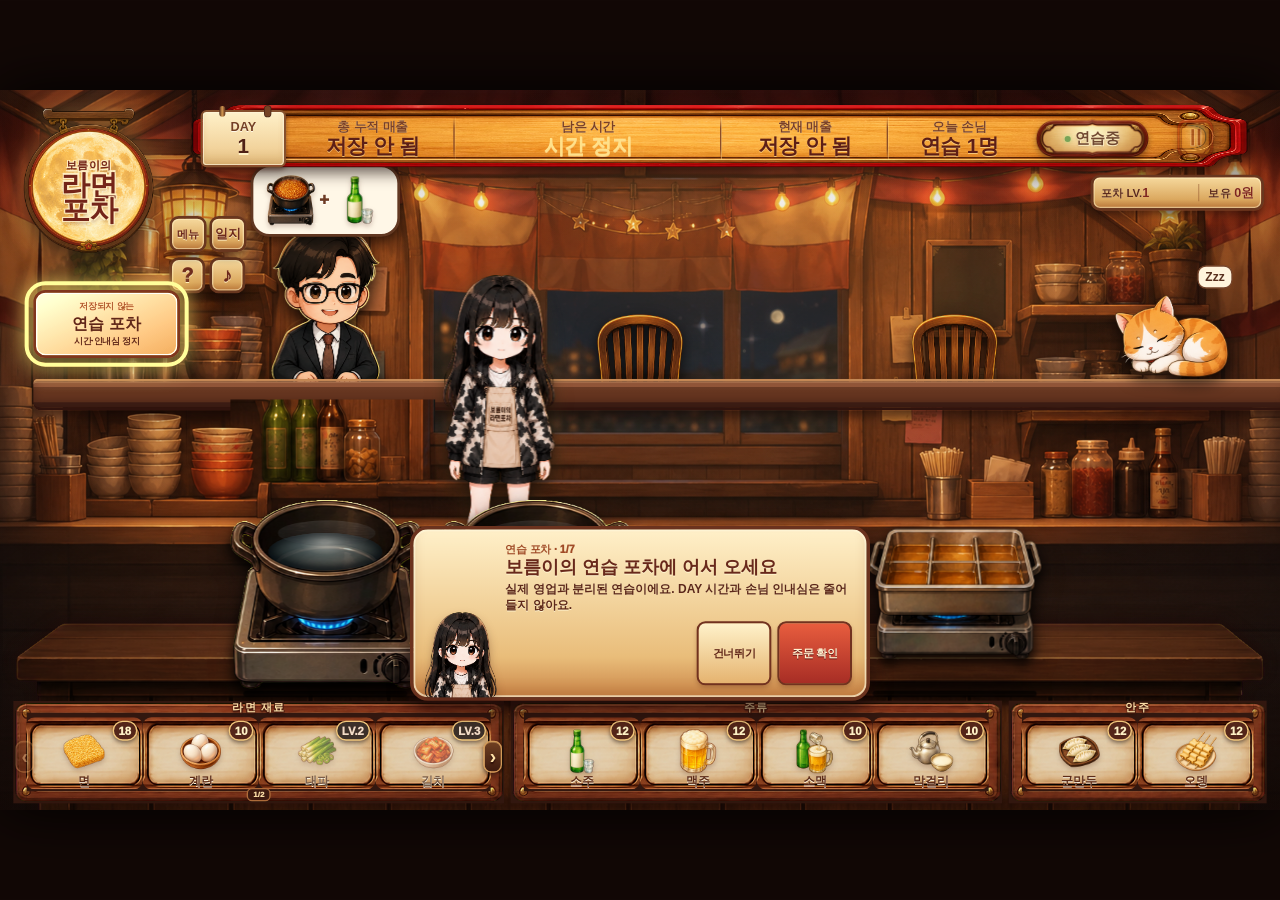
==== commit a520fe62: "Boreumi-Ramen_V0.26.3" ====
--- a/index.html
+++ b/index.html
@@ -1,7 +1,7 @@
-<!doctype html><html lang="ko" data-boot="loading"><head><meta charset="utf-8"><meta name="viewport" content="width=device-width,initial-scale=1,maximum-scale=1,viewport-fit=cover,user-scalable=no"><meta name="theme-color" content="#180c09"><meta name="mobile-web-app-capable" content="yes"><meta name="apple-mobile-web-app-capable" content="yes"><meta name="apple-mobile-web-app-status-bar-style" content="black-translucent"><meta name="apple-mobile-web-app-title" content="보름이의 라면포차"><meta name="format-detection" content="telephone=no"><title>보름이의 라면포차 V0.26.2</title><link rel="manifest" href="app.webmanifest"><link rel="apple-touch-icon" sizes="180x180" href="assets/pwa/icon-180.png"><link rel="stylesheet" href="style.css"><link rel="stylesheet" href="character-layout.css"><link rel="stylesheet" href="pwa-v024.css?v=0827b"><link rel="stylesheet" href="experience-v024.css?v=0825a"><link rel="stylesheet" href="mobile-v024.css?v=0825a"><link rel="stylesheet" href="story-v024.css?v=0825a"></head>
+<!doctype html><html lang="ko" data-boot="loading"><head><meta charset="utf-8"><meta name="viewport" content="width=device-width,initial-scale=1,maximum-scale=1,viewport-fit=cover,user-scalable=no"><meta name="theme-color" content="#180c09"><meta name="mobile-web-app-capable" content="yes"><meta name="apple-mobile-web-app-capable" content="yes"><meta name="apple-mobile-web-app-status-bar-style" content="black-translucent"><meta name="apple-mobile-web-app-title" content="보름이의 라면포차"><meta name="format-detection" content="telephone=no"><title>보름이의 라면포차 V0.26.3</title><link rel="manifest" href="app.webmanifest"><link rel="apple-touch-icon" sizes="180x180" href="assets/pwa/icon-180.png"><link rel="stylesheet" href="style.css"><link rel="stylesheet" href="character-layout.css"><link rel="stylesheet" href="pwa-v024.css?v=0827b"><link rel="stylesheet" href="experience-v024.css?v=0825a"><link rel="stylesheet" href="mobile-v024.css?v=0825a"><link rel="stylesheet" href="story-v024.css?v=0825a"></head>
 <body><div id="bootLoading" class="boot-loading" role="status" aria-live="polite" aria-label="게임 데이터 불러오는 중"><div class="boot-card"><i class="boot-sign" aria-hidden="true"></i><small>보름이의 라면포차</small><h1>따뜻한 포차를 준비하고 있어요</h1><p id="bootMessage">게임 데이터와 저장 기록을 확인하는 중...</p><div class="boot-progress" aria-hidden="true"><i id="bootProgress"></i></div><b id="bootPercent">0%</b></div></div><aside id="updateBanner" class="update-banner" role="status" aria-live="polite" hidden><span><small>새 포차 소식</small><strong>새 버전 준비가 끝났어요</strong></span><button id="applyUpdateButton" type="button">지금 적용</button><button id="dismissUpdateButton" class="update-later" type="button" aria-label="나중에 적용">×</button></aside><style>.guest-slot>img{width:76px;height:185px;max-width:none;object-fit:cover;object-position:left center}</style><link rel="stylesheet" href="art-v012.css?v=0818a"><link rel="stylesheet" href="environment-v012.css"><link rel="stylesheet" href="resolution-v012.css?v=0805m"><link rel="stylesheet" href="cozy-level1.css?v=0817a"><link rel="stylesheet" href="effects-v016.css?v=0817a"><link rel="stylesheet" href="tutorial-v017.css?v=0817a"><link rel="stylesheet" href="expansion-v018.css?v=0818a"><link rel="stylesheet" href="endless-v0181.css?v=0818b"><link rel="stylesheet" href="progression-v019.css?v=0819b"><link rel="stylesheet" href="takeout-v020.css?v=0820a"><div id="viewport"><main id="stage" data-stall-level="1" data-growth-level="1" data-day-digits="1" data-audio="on" data-tutorial="false">
-  <div class="night"><i class="moon"></i><i class="stars"></i><i class="city"></i></div><div class="stall"><i class="roof"></i><i class="lamps"></i><i class="backwall"></i><i class="service-floor"></i><i class="service-table"></i><i class="table-decor decor-left"></i><i class="table-decor decor-right"></i><i class="counter"></i></div>
-  <header class="hud"><div><small>DAY</small><b id="dayNumber">1</b></div><div><small>목표 금액</small><b id="goalAmount">10,000원</b></div><div class="clock"><small>남은 시간</small><b id="time">01:30</b><i><span id="timeFill"></span></i></div><div><small>현재 매출</small><b id="sales">0원</b></div><div><small>오늘 손님</small><b id="guestCount">0명</b></div><button id="startButton" class="start" aria-label="영업 시작"><strong>영업 시작</strong></button><button id="pauseButton" aria-label="일시정지">Ⅱ</button></header>
+  <div class="night"><i class="moon"></i><i class="stars"></i><i class="city"></i></div><div class="stall"><i class="roof"></i><i class="lamps"></i><i class="backwall"></i><i class="service-floor"></i><i class="service-table"></i><i class="table-decor decor-left"></i><i class="table-decor decor-right"></i><i class="counter"></i></div><i class="shelf-foreground-fix" aria-hidden="true"></i><i class="kitchen-worktable" aria-hidden="true"></i>
+  <header class="hud"><div><small>DAY</small><b id="dayNumber">1</b></div><div><small>총 누적 매출</small><b id="goalAmount">0원</b></div><div class="clock"><small>남은 시간</small><b id="time">01:30</b><i><span id="timeFill"></span></i></div><div><small>현재 매출</small><b id="sales">0원</b></div><div><small>오늘 손님</small><b id="guestCount">0명</b></div><button id="startButton" class="start" aria-label="영업 시작"><strong>영업 시작</strong></button><button id="pauseButton" aria-label="일시정지">Ⅱ</button></header>
   <aside id="walletBadge" class="wallet-badge" aria-label="포장마차 성장 정보"><span>포차 LV.<b id="stallLevel">1</b></span><span>보유 <b id="walletGold">0원</b></span></aside>
   <button id="quickSupplyButton" class="quick-supply-button" type="button" aria-label="영업 중 재료 상점 열기">재료 상점</button>
   <button id="soundButton" class="sound-button" type="button" aria-label="소리 끄기" aria-pressed="true"><span aria-hidden="true">♪</span></button>
@@ -10,7 +10,7 @@
   <button id="recipeButton" class="recipe-button" type="button" aria-label="메뉴와 레시피 수첩 열기">메뉴</button>
   <aside class="sign"><small>보름이의</small><strong>라면<br>포차</strong></aside>
   <section id="guestRow" class="guest-row"></section>
-  <aside id="storyWhisper" class="story-whisper" aria-live="polite" aria-atomic="true" hidden><span id="storyWhisperPortrait" class="story-whisper-portrait" aria-hidden="true"></span><span class="story-whisper-copy"><small id="storyWhisperMeta">첫 인사</small><strong id="storyWhisperName">손님</strong><p id="storyWhisperText"></p></span></aside>
+  <aside id="storyWhisper" class="story-whisper" aria-live="polite" aria-atomic="true" hidden><span id="storyWhisperPortrait" class="story-whisper-portrait" aria-hidden="true"></span><span class="story-whisper-copy"><small id="storyWhisperMeta">첫 인사</small><strong id="storyWhisperName">손님</strong><p id="storyWhisperText"></p></span><button id="closeStoryWhisperButton" class="story-whisper-close" type="button" aria-label="손님 대화 닫기">○</button></aside>
   <section class="characters"><div id="boreumi" class="boreumi-sprite" data-mode="idle" data-pose="idle" role="img" aria-label="라면포차 주인 보름이"></div><div id="boreumiText"></div></section>
   <div id="ppomiPerch" class="ppomi-perch pose-sleep" aria-label="손님 테이블 위의 뽀미"><span class="ppomi-sprite" role="img" aria-label="뽀미"></span><i aria-hidden="true">Zzz</i></div>
   <aside id="takeoutBoard" class="takeout-board" aria-label="포장 주문판" hidden><header><strong>포장 주문</strong><span id="takeoutQueue">0/0</span></header><div id="takeoutOrders" class="takeout-orders"></div></aside>
@@ -53,11 +53,11 @@
   <aside id="menuUnlockNotice" class="menu-unlock-notice hidden" role="status" aria-live="polite"><small>새 메뉴 해금!</small><img id="menuUnlockArt" alt=""><div><strong id="menuUnlockName"></strong><span id="menuUnlockRecipe"></span></div><button id="closeMenuUnlockButton" type="button" aria-label="새 메뉴 알림 닫기">×</button></aside>
   <div id="settlementOverlay" class="management-overlay hidden" role="dialog" aria-modal="true" aria-labelledby="settlementTitle">
     <section class="management-panel">
-      <header class="management-heading"><div><small>보름이의 영업일지</small><h2 id="settlementTitle">DAY <span id="settlementDay">1</span> 정산</h2></div><p id="settlementResult">목표 달성!</p><button id="closeSettlementButton" class="settlement-close" type="button" aria-label="영업 현황판 닫기">×</button></header>
+      <header class="management-heading"><div><small>보름이의 영업일지</small><h2 id="settlementTitle">DAY <span id="settlementDay">1</span> 정산</h2></div><p id="settlementResult">오늘도 수고했어요</p><button id="closeSettlementButton" class="settlement-close" type="button" aria-label="영업 현황판 닫기">×</button></header>
       <div class="management-body">
         <section class="settlement-column" aria-label="영업 정산 결과">
           <div class="summary-grid">
-            <article><small>목표 금액</small><b id="summaryGoal">0원</b></article>
+            <article><small>총 누적 매출</small><b id="summaryGoal">0원</b></article>
             <article><small>오늘 매출</small><b id="summarySales">0원</b></article>
             <article><small>완료 주문</small><b id="summaryServed">0건</b></article>
             <article><small>놓친 손님</small><b id="summaryMissed">0명</b></article>
@@ -67,16 +67,15 @@
           <div class="reward-board">
             <h3>오늘의 보상</h3>
             <p><span>매출 정산</span><b id="rewardSales">+0원</b></p>
-            <p><span>목표 달성 보너스</span><b id="rewardGoal">+0원</b></p>
             <p><span>친절 보너스</span><b id="rewardService">+0원</b></p>
             <p><span>놓친 포장 차감</span><b id="rewardTakeoutPenalty">-0원</b></p>
-            <strong><span>총 획득 골드</span><b id="rewardTotal">+0원</b></strong>
+            <strong><span>총 정산 금액</span><b id="rewardTotal">+0원</b></strong>
           </div>
           <div class="growth-board"><span>포차 LV.<b id="summaryStallLevel">1</b></span><i><em id="growthFill"></em></i><small id="growthText">다음 확장 준비 중</small></div>
           <div id="storyRecap" class="story-recap" hidden><span>오늘 새로 기록된 이야기</span><strong id="storyRecapText"></strong></div>
         </section>
         <section class="upgrade-column" aria-label="영업 준비 상점">
-          <div class="shop-heading"><div><small>다음 영업 준비</small><h3>재료·조리도구·포차 성장</h3></div><p>보유 골드 <b id="shopGold">0원</b></p></div>
+          <div class="shop-heading"><div><small>다음 영업 준비</small><h3>재료·조리도구·포차 성장</h3></div><p>보유 금액 <b id="shopGold">0원</b></p></div>
           <section class="supply-shop" aria-label="재료 보충 상점"><div><small>재료 상점</small><strong id="supplySummary">재고를 확인하고 있어요</strong></div><span><button id="openSupplyShopButton" type="button">개별 구매</button><button id="restockButton" type="button">재료 가득 보충</button></span></section>
           <div id="upgradeList" class="upgrade-list"></div>
         </section>
@@ -97,9 +96,9 @@
         <button type="button" data-dev-action="day-10">DAY +10</button><button type="button" data-dev-action="day-100">DAY 100</button>
         <button type="button" data-dev-action="level-prev">포차 LV −1</button><button type="button" data-dev-action="level-next">포차 LV +1</button>
         <button type="button" data-dev-action="level-max">최대 포차</button><button type="button" data-dev-action="stations-max">조리도구 최대</button>
-        <button type="button" data-dev-action="gold">골드 +100만</button><button type="button" data-dev-action="stock">재료 가득</button>
+        <button type="button" data-dev-action="gold">보유금 +100만</button><button type="button" data-dev-action="stock">재료 가득</button>
         <button type="button" data-dev-action="finish">영업 즉시 종료</button><button type="button" data-dev-action="reset">개발 저장 초기화</button>
       </div>
     </section>
-  </aside><link rel="stylesheet" href="readability-v025.css?v=0825f"><link rel="stylesheet" href="dev-tools-v0251.css?v=0825a"><link rel="stylesheet" href="menu-v026.css?v=0826c"><link rel="stylesheet" href="patch-v0261.css?v=0827b"><link rel="stylesheet" href="patch-v0262.css?v=0828a">
-</main></div><div id="dragGhost" aria-hidden="true"><img alt="드래그 중인 재료"><span></span></div><script src="boot-v024.js?v=0828a"></script><script src="pwa-v024.js?v=0828a"></script><script src="script.js?v=0828a"></script></body></html>
+  </aside><link rel="stylesheet" href="readability-v025.css?v=0825f"><link rel="stylesheet" href="dev-tools-v0251.css?v=0825a"><link rel="stylesheet" href="menu-v026.css?v=0826c"><link rel="stylesheet" href="patch-v0261.css?v=0827b"><link rel="stylesheet" href="patch-v0262.css?v=0828a"><link rel="stylesheet" href="patch-v0263.css?v=0813e">
+</main></div><div id="dragGhost" aria-hidden="true"><img alt="드래그 중인 재료"><span></span></div><script src="boot-v024.js?v=0813e"></script><script src="pwa-v024.js?v=0813e"></script><script src="script.js?v=0813e"></script></body></html>
--- a/patch-v0263.css
+++ b/patch-v0263.css
@@ -0,0 +1,107 @@
+/* V0.26.3: PC utility layout, persistent guest dialogue, calm settlement and foreground furniture. */
+
+/* Keep the PC controls in the narrow gap between the moon sign and the first order card. */
+html:not([data-mobile-layout="true"]) #stage[data-guest-capacity="3"] .quick-supply-button{
+  left:calc(50% - 706px)!important;right:auto!important;top:127px!important;width:116px!important
+}
+html:not([data-mobile-layout="true"]) #stage[data-guest-capacity="3"] .recipe-button{
+  left:calc(50% - 706px)!important;right:auto!important;top:189px!important;width:56px!important;padding:0!important;font-size:17px!important
+}
+html:not([data-mobile-layout="true"]) #stage[data-guest-capacity="3"] .journal-button{
+  left:calc(50% - 646px)!important;right:auto!important;top:189px!important;width:56px!important;padding:0 5px!important
+}
+html:not([data-mobile-layout="true"]) #stage[data-guest-capacity="3"] .help-button{
+  left:calc(50% - 706px)!important;right:auto!important;top:251px!important
+}
+html:not([data-mobile-layout="true"]) #stage[data-guest-capacity="3"] .sound-button{
+  left:calc(50% - 646px)!important;right:auto!important;top:251px!important
+}
+
+/* Expanded guest layouts use the quiet lower-left shelf instead of crossing an order card. */
+html:not([data-mobile-layout="true"]) #stage:not([data-guest-capacity="3"]) .quick-supply-button{
+  left:28px!important;right:auto!important;top:286px!important;width:116px!important
+}
+html:not([data-mobile-layout="true"]) #stage:not([data-guest-capacity="3"]) .recipe-button{
+  left:28px!important;right:auto!important;top:348px!important;width:56px!important;padding:0!important;font-size:17px!important
+}
+html:not([data-mobile-layout="true"]) #stage:not([data-guest-capacity="3"]) .journal-button{
+  left:88px!important;right:auto!important;top:348px!important;width:56px!important;padding:0 5px!important
+}
+html:not([data-mobile-layout="true"]) #stage:not([data-guest-capacity="3"]) .help-button{
+  left:28px!important;right:auto!important;top:410px!important
+}
+html:not([data-mobile-layout="true"]) #stage:not([data-guest-capacity="3"]) .sound-button{
+  left:90px!important;right:auto!important;top:410px!important
+}
+
+/* Dialogue stays beneath its guest, rests translucent, and becomes solid when the player reads it. */
+#stage .story-whisper{
+  left:var(--whisper-x,50%)!important;top:var(--whisper-y,455px)!important;
+  width:430px!important;min-height:94px!important;padding:10px 48px 10px 88px!important;
+  border-width:4px!important;border-radius:21px!important;
+  opacity:0!important;visibility:hidden;pointer-events:none!important;
+  transform:translate(-50%,8px)!important;
+  transition:opacity .18s ease,transform .18s ease,filter .18s ease!important
+}
+#stage .story-whisper.show{
+  opacity:.68!important;visibility:visible;pointer-events:auto!important;
+  transform:translate(-50%,0)!important;filter:saturate(.9)
+}
+#stage .story-whisper.show:hover,
+#stage .story-whisper.show:focus-within{opacity:1!important;filter:none}
+#stage .story-whisper::before{
+  left:50%!important;top:-13px!important;width:22px!important;height:22px!important;
+  border-left-width:4px!important;border-top-width:4px!important;transform:translateX(-50%) rotate(45deg)!important
+}
+#stage .story-whisper-portrait{left:13px!important;bottom:7px!important;width:66px!important;height:80px!important}
+#stage .story-whisper-copy small{font-size:13px!important}
+#stage .story-whisper-copy strong{font-size:18px!important}
+#stage .story-whisper-copy p{font-size:15px!important;line-height:1.3!important}
+#stage .story-whisper-close{
+  position:absolute;right:8px;top:50%;transform:translateY(-50%);width:34px;height:34px;padding:0;
+  display:grid;place-items:center;border:3px solid #74351f;border-radius:50%;
+  background:#fff1c6;color:#6b2c1d;font-size:20px;line-height:1;font-weight:1000;
+  box-shadow:inset 0 0 0 2px #fff9e3,0 3px 6px #4c1b1055;cursor:pointer
+}
+#stage .story-whisper-close:active{transform:translateY(calc(-50% + 2px))}
+
+/* Remove the temporary center plank and restore the matching painted shelf behind it. */
+#stage[data-stall-level="1"] .service-table::after{display:none!important}
+#stage .shelf-foreground-fix{
+  position:absolute;z-index:16;inset:0;display:block;pointer-events:none;
+  background:url("assets/art-v012/environment-cozy-pocha-level1-v6.webp") center/100% 100% no-repeat;
+  clip-path:polygon(18% 43%,34% 43%,34% 66%,18% 66%)
+}
+#stage:not([data-stall-level="1"]) .shelf-foreground-fix{display:none}
+
+/* A painted wooden worktable anchors every foreground appliance. */
+#stage .kitchen-worktable{
+  position:absolute;z-index:40;left:50%;top:790px;transform:translateX(-50%);
+  width:min(1900px,calc(100% - 28px));height:383px;display:block;pointer-events:none;
+  background:url("assets/art-v0263/kitchen-worktable-v1.webp") center top/100% 100% no-repeat;
+  filter:brightness(.66) saturate(.82) drop-shadow(0 -7px 10px #1b08069c);
+  opacity:.96
+}
+
+/* Oden stays ready after serving and its illustration visibly steps down 3 → 2 → 1. */
+.sprite-cooking-oden-two{background-image:url("assets/art-v0263/cooking-oden-two-v1.webp")!important}
+.sprite-cooking-oden-one{background-image:url("assets/art-v0263/cooking-oden-one-v1.webp")!important}
+
+/* Settlement headings and actions keep dedicated space at every desktop scale. */
+#stage .management-heading{padding-right:104px!important;gap:22px}
+#stage .management-heading #settlementResult{
+  flex:0 1 370px;max-width:370px;margin-left:auto!important;margin-right:10px!important;
+  padding:11px 24px!important;font-size:24px!important;text-align:center;white-space:nowrap
+}
+#stage .settlement-close{right:10px!important;top:0!important}
+#stage[data-stall-level="1"] .shop-heading{
+  height:82px!important;align-items:flex-start!important;gap:18px;padding-top:2px
+}
+#stage[data-stall-level="1"] .shop-heading h3{font-size:28px!important;line-height:1.08}
+#stage[data-stall-level="1"] .shop-heading p{font-size:18px!important;padding:7px 13px!important}
+#stage .supply-shop{margin-bottom:10px!important}
+
+@media(max-height:520px),(max-width:980px){
+  #stage .story-whisper{width:410px!important;min-height:88px!important;padding-left:82px!important}
+  #stage .story-whisper-copy p{font-size:15px!important}
+}
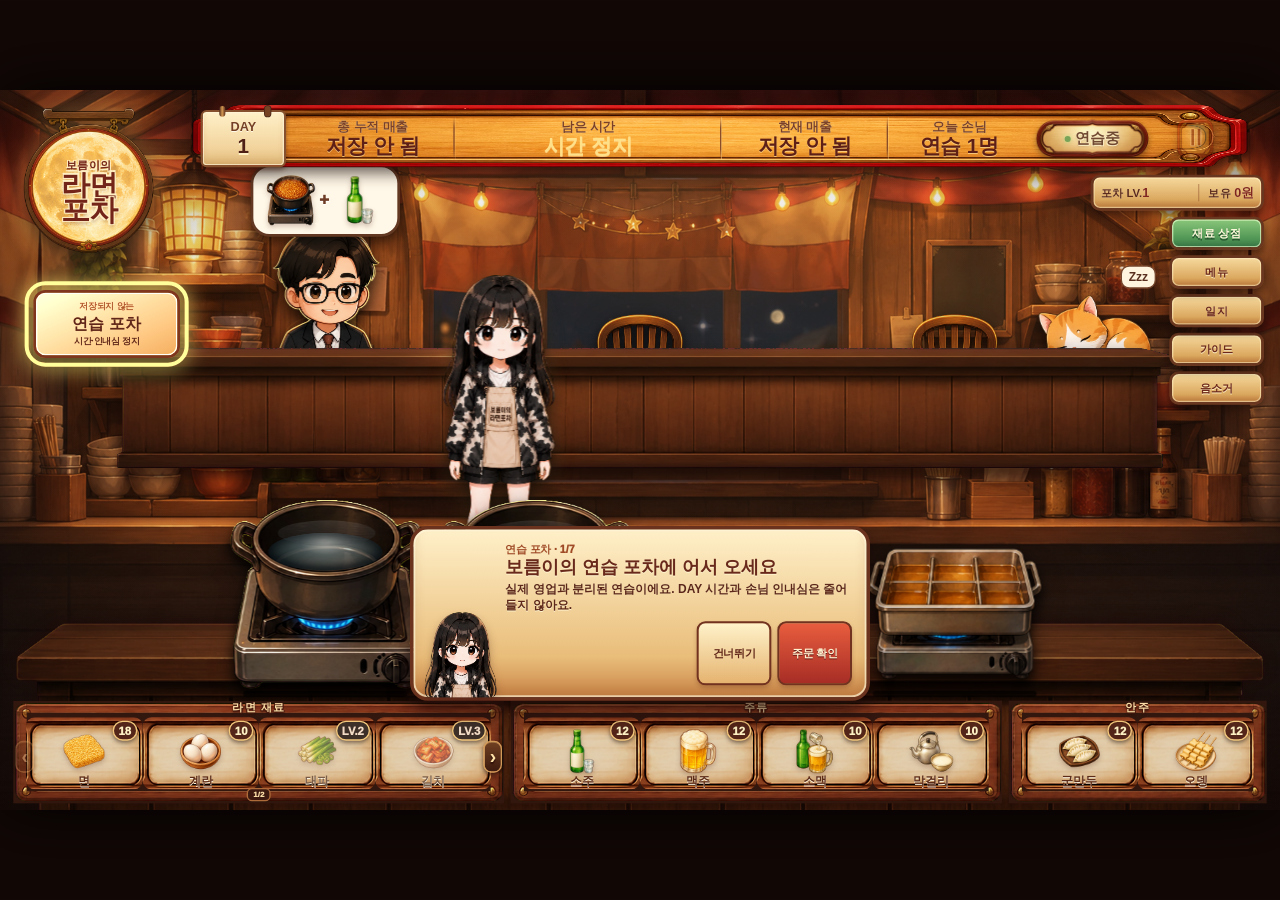
==== commit 6ebdca47: "Boreumi-Ramen_V0.26.4" ====
--- a/index.html
+++ b/index.html
@@ -1,15 +1,15 @@
-<!doctype html><html lang="ko" data-boot="loading"><head><meta charset="utf-8"><meta name="viewport" content="width=device-width,initial-scale=1,maximum-scale=1,viewport-fit=cover,user-scalable=no"><meta name="theme-color" content="#180c09"><meta name="mobile-web-app-capable" content="yes"><meta name="apple-mobile-web-app-capable" content="yes"><meta name="apple-mobile-web-app-status-bar-style" content="black-translucent"><meta name="apple-mobile-web-app-title" content="보름이의 라면포차"><meta name="format-detection" content="telephone=no"><title>보름이의 라면포차 V0.26.3</title><link rel="manifest" href="app.webmanifest"><link rel="apple-touch-icon" sizes="180x180" href="assets/pwa/icon-180.png"><link rel="stylesheet" href="style.css"><link rel="stylesheet" href="character-layout.css"><link rel="stylesheet" href="pwa-v024.css?v=0827b"><link rel="stylesheet" href="experience-v024.css?v=0825a"><link rel="stylesheet" href="mobile-v024.css?v=0825a"><link rel="stylesheet" href="story-v024.css?v=0825a"></head>
+<!doctype html><html lang="ko" data-boot="loading"><head><meta charset="utf-8"><meta name="viewport" content="width=device-width,initial-scale=1,maximum-scale=1,viewport-fit=cover,user-scalable=no"><meta name="theme-color" content="#180c09"><meta name="mobile-web-app-capable" content="yes"><meta name="apple-mobile-web-app-capable" content="yes"><meta name="apple-mobile-web-app-status-bar-style" content="black-translucent"><meta name="apple-mobile-web-app-title" content="보름이의 라면포차"><meta name="format-detection" content="telephone=no"><title>보름이의 라면포차 V0.26.4</title><link rel="manifest" href="app.webmanifest"><link rel="apple-touch-icon" sizes="180x180" href="assets/pwa/icon-180.png"><link rel="stylesheet" href="style.css"><link rel="stylesheet" href="character-layout.css"><link rel="stylesheet" href="pwa-v024.css?v=0827b"><link rel="stylesheet" href="experience-v024.css?v=0825a"><link rel="stylesheet" href="mobile-v024.css?v=0825a"><link rel="stylesheet" href="story-v024.css?v=0825a"></head>
 <body><div id="bootLoading" class="boot-loading" role="status" aria-live="polite" aria-label="게임 데이터 불러오는 중"><div class="boot-card"><i class="boot-sign" aria-hidden="true"></i><small>보름이의 라면포차</small><h1>따뜻한 포차를 준비하고 있어요</h1><p id="bootMessage">게임 데이터와 저장 기록을 확인하는 중...</p><div class="boot-progress" aria-hidden="true"><i id="bootProgress"></i></div><b id="bootPercent">0%</b></div></div><aside id="updateBanner" class="update-banner" role="status" aria-live="polite" hidden><span><small>새 포차 소식</small><strong>새 버전 준비가 끝났어요</strong></span><button id="applyUpdateButton" type="button">지금 적용</button><button id="dismissUpdateButton" class="update-later" type="button" aria-label="나중에 적용">×</button></aside><style>.guest-slot>img{width:76px;height:185px;max-width:none;object-fit:cover;object-position:left center}</style><link rel="stylesheet" href="art-v012.css?v=0818a"><link rel="stylesheet" href="environment-v012.css"><link rel="stylesheet" href="resolution-v012.css?v=0805m"><link rel="stylesheet" href="cozy-level1.css?v=0817a"><link rel="stylesheet" href="effects-v016.css?v=0817a"><link rel="stylesheet" href="tutorial-v017.css?v=0817a"><link rel="stylesheet" href="expansion-v018.css?v=0818a"><link rel="stylesheet" href="endless-v0181.css?v=0818b"><link rel="stylesheet" href="progression-v019.css?v=0819b"><link rel="stylesheet" href="takeout-v020.css?v=0820a"><div id="viewport"><main id="stage" data-stall-level="1" data-growth-level="1" data-day-digits="1" data-audio="on" data-tutorial="false">
   <div class="night"><i class="moon"></i><i class="stars"></i><i class="city"></i></div><div class="stall"><i class="roof"></i><i class="lamps"></i><i class="backwall"></i><i class="service-floor"></i><i class="service-table"></i><i class="table-decor decor-left"></i><i class="table-decor decor-right"></i><i class="counter"></i></div><i class="shelf-foreground-fix" aria-hidden="true"></i><i class="kitchen-worktable" aria-hidden="true"></i>
   <header class="hud"><div><small>DAY</small><b id="dayNumber">1</b></div><div><small>총 누적 매출</small><b id="goalAmount">0원</b></div><div class="clock"><small>남은 시간</small><b id="time">01:30</b><i><span id="timeFill"></span></i></div><div><small>현재 매출</small><b id="sales">0원</b></div><div><small>오늘 손님</small><b id="guestCount">0명</b></div><button id="startButton" class="start" aria-label="영업 시작"><strong>영업 시작</strong></button><button id="pauseButton" aria-label="일시정지">Ⅱ</button></header>
   <aside id="walletBadge" class="wallet-badge" aria-label="포장마차 성장 정보"><span>포차 LV.<b id="stallLevel">1</b></span><span>보유 <b id="walletGold">0원</b></span></aside>
   <button id="quickSupplyButton" class="quick-supply-button" type="button" aria-label="영업 중 재료 상점 열기">재료 상점</button>
-  <button id="soundButton" class="sound-button" type="button" aria-label="소리 끄기" aria-pressed="true"><span aria-hidden="true">♪</span></button>
-  <button id="helpButton" class="help-button" type="button" aria-label="게임 도움말">?</button>
+  <button id="soundButton" class="sound-button" type="button" aria-label="소리 끄기" aria-pressed="true"><span aria-hidden="true">음소거</span></button>
+  <button id="helpButton" class="help-button" type="button" aria-label="게임 도움말">가이드</button>
   <button id="journalButton" class="journal-button" type="button" aria-label="포차 일지 열기"><span>일지</span><b id="journalBadge" hidden>0</b></button>
   <button id="recipeButton" class="recipe-button" type="button" aria-label="메뉴와 레시피 수첩 열기">메뉴</button>
   <aside class="sign"><small>보름이의</small><strong>라면<br>포차</strong></aside>
-  <section id="guestRow" class="guest-row"></section>
+  <section id="guestRow" class="guest-row"></section><i class="guest-counter-front" aria-hidden="true"></i>
   <aside id="storyWhisper" class="story-whisper" aria-live="polite" aria-atomic="true" hidden><span id="storyWhisperPortrait" class="story-whisper-portrait" aria-hidden="true"></span><span class="story-whisper-copy"><small id="storyWhisperMeta">첫 인사</small><strong id="storyWhisperName">손님</strong><p id="storyWhisperText"></p></span><button id="closeStoryWhisperButton" class="story-whisper-close" type="button" aria-label="손님 대화 닫기">○</button></aside>
   <section class="characters"><div id="boreumi" class="boreumi-sprite" data-mode="idle" data-pose="idle" role="img" aria-label="라면포차 주인 보름이"></div><div id="boreumiText"></div></section>
   <div id="ppomiPerch" class="ppomi-perch pose-sleep" aria-label="손님 테이블 위의 뽀미"><span class="ppomi-sprite" role="img" aria-label="뽀미"></span><i aria-hidden="true">Zzz</i></div>
@@ -66,10 +66,10 @@
           </div>
           <div class="reward-board">
             <h3>오늘의 보상</h3>
-            <p><span>매출 정산</span><b id="rewardSales">+0원</b></p>
+            <p><span>영업 중 반영 매출</span><b id="rewardSales">+0원</b></p>
             <p><span>친절 보너스</span><b id="rewardService">+0원</b></p>
             <p><span>놓친 포장 차감</span><b id="rewardTakeoutPenalty">-0원</b></p>
-            <strong><span>총 정산 금액</span><b id="rewardTotal">+0원</b></strong>
+            <strong><span>오늘 총 수익</span><b id="rewardTotal">+0원</b></strong>
           </div>
           <div class="growth-board"><span>포차 LV.<b id="summaryStallLevel">1</b></span><i><em id="growthFill"></em></i><small id="growthText">다음 확장 준비 중</small></div>
           <div id="storyRecap" class="story-recap" hidden><span>오늘 새로 기록된 이야기</span><strong id="storyRecapText"></strong></div>
@@ -100,5 +100,5 @@
         <button type="button" data-dev-action="finish">영업 즉시 종료</button><button type="button" data-dev-action="reset">개발 저장 초기화</button>
       </div>
     </section>
-  </aside><link rel="stylesheet" href="readability-v025.css?v=0825f"><link rel="stylesheet" href="dev-tools-v0251.css?v=0825a"><link rel="stylesheet" href="menu-v026.css?v=0826c"><link rel="stylesheet" href="patch-v0261.css?v=0827b"><link rel="stylesheet" href="patch-v0262.css?v=0828a"><link rel="stylesheet" href="patch-v0263.css?v=0813e">
-</main></div><div id="dragGhost" aria-hidden="true"><img alt="드래그 중인 재료"><span></span></div><script src="boot-v024.js?v=0813e"></script><script src="pwa-v024.js?v=0813e"></script><script src="script.js?v=0813e"></script></body></html>
+  </aside><link rel="stylesheet" href="readability-v025.css?v=0825f"><link rel="stylesheet" href="dev-tools-v0251.css?v=0825a"><link rel="stylesheet" href="menu-v026.css?v=0826c"><link rel="stylesheet" href="patch-v0261.css?v=0827b"><link rel="stylesheet" href="patch-v0262.css?v=0828a"><link rel="stylesheet" href="patch-v0263.css?v=0813e"><link rel="stylesheet" href="patch-v0264.css?v=0814c">
+</main></div><div id="dragGhost" aria-hidden="true"><img alt="드래그 중인 재료"><span></span></div><script src="boot-v024.js?v=0814c"></script><script src="pwa-v024.js?v=0814c"></script><script src="script.js?v=0814c"></script></body></html>
--- a/patch-v0264.css
+++ b/patch-v0264.css
@@ -0,0 +1,127 @@
+/* V0.26.4: unified customer counter, vertical utilities, aligned tools and level-safe settlement. */
+
+/* The customer portraits sit behind one solid counter; Boreumi stays in front at z-index 31. */
+#stage .service-table{display:none!important}
+#stage .characters::before{display:none!important}
+#stage .guest-counter-front{
+  position:absolute;z-index:18;left:50%;top:382px;transform:translateX(-50%);
+  width:min(1620px,calc(100% - 300px));height:190px;display:block;pointer-events:none;
+  background:url("assets/art-v0264/guest-counter-front-v1.webp") center/100% 100% no-repeat;
+  filter:brightness(.84) saturate(.92) drop-shadow(0 13px 15px #140604a8);
+}
+#stage .guest-counter-front::after{
+  content:"";position:absolute;left:3%;right:3%;bottom:-8px;height:18px;border-radius:50%;
+  background:#12060482;filter:blur(8px)
+}
+
+/* Grill and oden base lines now match the pots. */
+#stage[data-stall-level] .right-zone .appliance.grill .kitchen-sprite,
+#stage[data-stall-level] .right-zone .appliance.oden .kitchen-sprite{
+  transform:translateY(30px) scale(1.04)!important
+}
+
+/* One quiet vertical utility rail at the upper-right edge of the HUD. */
+html[data-mobile-layout] #stage[data-guest-capacity] .quick-supply-button,
+html[data-mobile-layout] #stage[data-guest-capacity] .recipe-button,
+html[data-mobile-layout] #stage[data-guest-capacity] .journal-button,
+html[data-mobile-layout] #stage[data-guest-capacity] .help-button,
+html[data-mobile-layout] #stage[data-guest-capacity] .sound-button{
+  left:auto!important;right:24px!important;width:142px!important;height:50px!important;
+  padding:0 10px!important;display:flex!important;align-items:center;justify-content:center;
+  border-radius:14px!important;font-size:17px!important;line-height:1!important
+}
+html[data-mobile-layout] #stage[data-guest-capacity] .quick-supply-button{top:190px!important}
+html[data-mobile-layout] #stage[data-guest-capacity] .recipe-button{top:248px!important}
+html[data-mobile-layout] #stage[data-guest-capacity] .journal-button{top:306px!important}
+html[data-mobile-layout] #stage[data-guest-capacity] .help-button{top:364px!important}
+html[data-mobile-layout] #stage[data-guest-capacity] .sound-button{top:422px!important}
+#stage .sound-button span{font-size:17px!important;line-height:1;white-space:nowrap}
+#stage[data-guest-capacity] .ppomi-perch{left:auto!important;right:190px!important}
+
+/* Hall and takeout guests both wait without a countdown. */
+#stage .takeout-patience[hidden]{display:none!important}
+
+/* Settlement uses the same complete layout at stall LV.1 through LV.5. */
+#stage[data-stall-level] .management-overlay{
+  position:absolute;z-index:320;inset:0;display:grid;place-items:center;padding:50px 70px;
+  background:radial-gradient(circle at 50% 42%,#3f1e15b8,#100706eb 72%);backdrop-filter:blur(4px)
+}
+#stage[data-stall-level] .management-overlay.hidden{display:none}
+#stage[data-stall-level] .management-panel{
+  width:min(1620px,calc(100% - 100px));height:920px;padding:28px 38px 26px;
+  display:grid;grid-template-rows:100px minmax(0,1fr) 72px;color:#542719;
+  border:10px solid #5f2b1b;border-radius:30px;
+  background:radial-gradient(circle at 18% 12%,#fff5d9a8,transparent 34%),radial-gradient(circle at 82% 86%,#b7713330,transparent 38%),linear-gradient(180deg,#f8e8c2,#e7c287 58%,#d5a567);
+  box-shadow:0 26px 70px #070302e6,inset 0 0 0 4px #c985428f,inset 0 0 0 8px #ffeab68f,inset 0 -24px 38px #8d4b2630;text-align:left;overflow:hidden
+}
+#stage[data-stall-level] .management-heading{
+  position:relative;display:flex;align-items:center;gap:22px;padding:0 94px 16px 16px;
+  border-bottom:3px solid #99502b55
+}
+#stage[data-stall-level] .management-heading>div{min-width:270px;margin-right:auto}
+#stage[data-stall-level] .management-heading small,
+#stage[data-stall-level] .shop-heading small{display:block;color:#9a5630;font-size:16px;font-weight:900}
+#stage[data-stall-level] .management-heading h2{margin:3px 0 0;color:#5d2419;font-size:39px;line-height:1}
+#stage[data-stall-level] .management-heading #settlementResult{
+  flex:0 0 350px;max-width:350px;margin:0!important;padding:10px 20px!important;
+  border:4px solid #8d4528;border-radius:999px;background:linear-gradient(#fff0b9,#e9ba62);
+  box-shadow:0 6px 12px #5a251858;color:#a32d22;font-size:22px!important;font-weight:1000;text-align:center;white-space:nowrap
+}
+#stage[data-stall-level] .settlement-close{right:8px!important;top:9px!important;width:58px;height:58px}
+#stage[data-stall-level] .management-body{
+  min-height:0;display:grid;grid-template-columns:555px minmax(0,1fr);gap:30px;padding:16px 8px;overflow:hidden
+}
+#stage[data-stall-level] .settlement-column{min-height:0;display:grid;grid-template-rows:auto auto 58px auto;align-content:start;gap:10px}
+#stage[data-stall-level] .summary-grid{display:grid;grid-template-columns:repeat(2,minmax(0,1fr));gap:9px}
+#stage[data-stall-level] .summary-grid article{
+  min-height:66px;padding:9px 13px;display:flex;flex-direction:column;align-items:center;justify-content:center;
+  border:2px solid #a66b4175;border-radius:14px;background:#fff4d7b8;box-shadow:inset 0 -5px 9px #a8612720
+}
+#stage[data-stall-level] .summary-grid small{color:#8d5938;font-size:16px;font-weight:900;white-space:nowrap}
+#stage[data-stall-level] .summary-grid b{color:#64281b;font-size:23px;font-variant-numeric:tabular-nums;white-space:nowrap}
+#stage[data-stall-level] .reward-board{
+  padding:13px 20px 11px;border:3px solid #8e4a2c;border-radius:17px;
+  background:linear-gradient(150deg,#6b321f,#3c1b14);color:#ffe8b7;
+  box-shadow:inset 0 0 0 2px #eab96744,0 7px 12px #4a1a1150
+}
+#stage[data-stall-level] .reward-board h3{margin:0 0 6px;color:#ffe19a;font-size:20px}
+#stage[data-stall-level] .reward-board p,
+#stage[data-stall-level] .reward-board strong{margin:3px 0;display:flex;justify-content:space-between;align-items:center;font-size:16px}
+#stage[data-stall-level] .reward-board p b{color:#fff4cb;font-variant-numeric:tabular-nums}
+#stage[data-stall-level] .reward-board strong{margin-top:7px;padding-top:7px;border-top:2px solid #f1c36f55;color:#ffd970;font-size:19px}
+#stage[data-stall-level] .growth-board{
+  display:grid;grid-template-columns:108px 1fr 165px;align-items:center;gap:10px;padding:7px 12px;
+  border-radius:13px;background:#ad6d3b35;font-weight:900
+}
+#stage[data-stall-level] .growth-board i{height:13px;border:2px solid #70402a;border-radius:10px;background:#6c351d55;overflow:hidden}
+#stage[data-stall-level] .growth-board em{display:block;width:0;height:100%;background:linear-gradient(90deg,#e4903f,#ffd570)}
+#stage[data-stall-level] .growth-board small{text-align:right;color:#865033;font-size:14px;font-weight:900;white-space:nowrap;overflow:hidden;text-overflow:ellipsis}
+#stage[data-stall-level] .upgrade-column{min-width:0;min-height:0;padding-left:28px;border-left:3px solid #99502b4a;overflow:hidden}
+#stage[data-stall-level] .shop-heading{height:76px!important;display:flex;align-items:flex-start!important;justify-content:space-between;gap:18px;padding-top:0!important}
+#stage[data-stall-level] .shop-heading h3{margin:2px 0 0;color:#5c261a;font-size:27px!important;line-height:1.08}
+#stage[data-stall-level] .shop-heading p{margin:3px 0 0;padding:7px 13px!important;border-radius:999px;background:#6b321f;color:#ffe4a7;font-size:18px!important;font-weight:900;white-space:nowrap}
+#stage[data-stall-level] .shop-heading p b{color:#ffdb6e;font-variant-numeric:tabular-nums}
+#stage[data-stall-level] .supply-shop{height:72px;margin:0 0 9px!important;padding:8px 11px 8px 16px}
+#stage[data-stall-level] .upgrade-list{height:calc(100% - 157px);display:grid;grid-template-columns:repeat(2,minmax(0,1fr));grid-template-rows:repeat(2,minmax(0,1fr));gap:9px}
+#stage[data-stall-level] .upgrade-card{
+  min-width:0;min-height:0;padding:11px 14px 10px;display:grid;grid-template-rows:auto auto 1fr auto;
+  border:3px solid #a15e3688;border-radius:18px;background:linear-gradient(160deg,#fff3d5,#eac78e);
+  box-shadow:inset 0 -8px 14px #9f5a2820,0 6px 10px #60291b2f
+}
+#stage[data-stall-level] .upgrade-card header{display:flex;align-items:center;justify-content:space-between;gap:8px}
+#stage[data-stall-level] .upgrade-card h4{margin:0;color:#622719;font-size:21px}
+#stage[data-stall-level] .upgrade-level{padding:3px 8px;border-radius:999px;background:#8a4a2b;color:#ffe9bb;font-size:13px;font-weight:900;white-space:nowrap}
+#stage[data-stall-level] .upgrade-card>small{margin-top:3px;color:#9a5c3a;font-size:14px;font-weight:900;white-space:nowrap}
+#stage[data-stall-level] .upgrade-card p{margin:5px 0;color:#6e402b;font-size:14px;line-height:1.22;font-weight:750;overflow:hidden}
+#stage[data-stall-level] .upgrade-card button,
+#stage[data-stall-level] .management-actions button{
+  border:3px solid #6d301e;border-radius:12px;background:linear-gradient(#efb35d,#c86e32);color:#5a2117;
+  box-shadow:inset 0 2px #ffe6a9,0 4px 7px #4d1b124d;font-weight:1000;cursor:pointer
+}
+#stage[data-stall-level] .upgrade-card button{height:42px;font-size:16px}
+#stage[data-stall-level] .upgrade-card button:disabled{cursor:default;filter:grayscale(.55);opacity:.58}
+#stage[data-stall-level] .management-actions{display:flex;align-items:center;justify-content:space-between;padding:9px 10px 0;border-top:3px solid #99502b55}
+#stage[data-stall-level] .management-actions button{height:50px;padding:0 22px;font-size:17px}
+#stage[data-stall-level] #resetProgressButton{background:linear-gradient(#ead6b7,#bf9270);color:#623b2c}
+#stage[data-stall-level] #nextDayButton{min-width:250px;background:linear-gradient(#ffd06b,#df8538);font-size:20px}
+
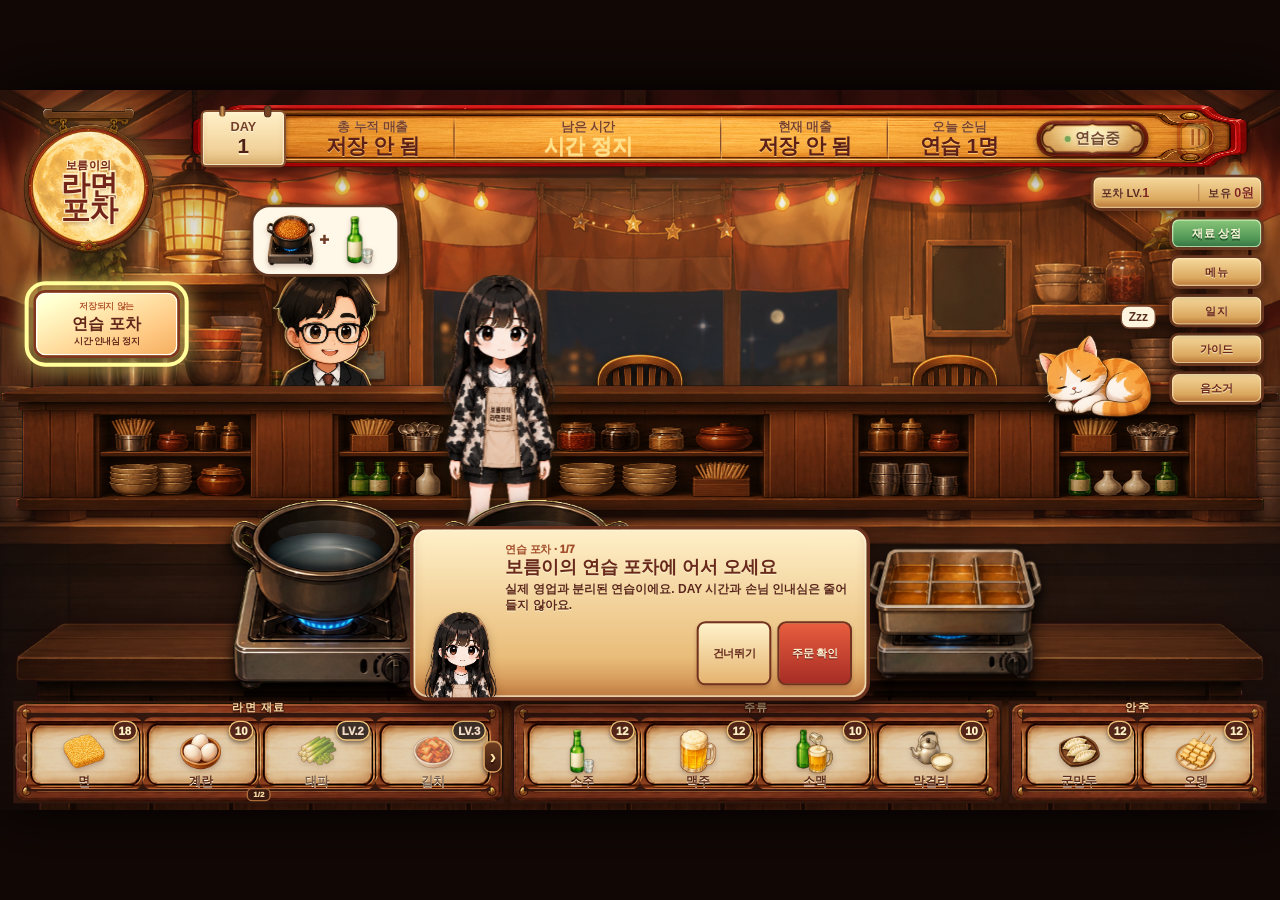
==== commit 9f275d19: "Boreumi-Ramen_V0.26.5" ====
--- a/index.html
+++ b/index.html
@@ -1,4 +1,4 @@
-<!doctype html><html lang="ko" data-boot="loading"><head><meta charset="utf-8"><meta name="viewport" content="width=device-width,initial-scale=1,maximum-scale=1,viewport-fit=cover,user-scalable=no"><meta name="theme-color" content="#180c09"><meta name="mobile-web-app-capable" content="yes"><meta name="apple-mobile-web-app-capable" content="yes"><meta name="apple-mobile-web-app-status-bar-style" content="black-translucent"><meta name="apple-mobile-web-app-title" content="보름이의 라면포차"><meta name="format-detection" content="telephone=no"><title>보름이의 라면포차 V0.26.4</title><link rel="manifest" href="app.webmanifest"><link rel="apple-touch-icon" sizes="180x180" href="assets/pwa/icon-180.png"><link rel="stylesheet" href="style.css"><link rel="stylesheet" href="character-layout.css"><link rel="stylesheet" href="pwa-v024.css?v=0827b"><link rel="stylesheet" href="experience-v024.css?v=0825a"><link rel="stylesheet" href="mobile-v024.css?v=0825a"><link rel="stylesheet" href="story-v024.css?v=0825a"></head>
+<!doctype html><html lang="ko" data-boot="loading"><head><meta charset="utf-8"><meta name="viewport" content="width=device-width,initial-scale=1,maximum-scale=1,viewport-fit=cover,user-scalable=no"><meta name="theme-color" content="#180c09"><meta name="mobile-web-app-capable" content="yes"><meta name="apple-mobile-web-app-capable" content="yes"><meta name="apple-mobile-web-app-status-bar-style" content="black-translucent"><meta name="apple-mobile-web-app-title" content="보름이의 라면포차"><meta name="format-detection" content="telephone=no"><title>보름이의 라면포차 V0.26.5</title><link rel="manifest" href="app.webmanifest"><link rel="apple-touch-icon" sizes="180x180" href="assets/pwa/icon-180.png"><link rel="stylesheet" href="style.css"><link rel="stylesheet" href="character-layout.css"><link rel="stylesheet" href="pwa-v024.css?v=0827b"><link rel="stylesheet" href="experience-v024.css?v=0825a"><link rel="stylesheet" href="mobile-v024.css?v=0825a"><link rel="stylesheet" href="story-v024.css?v=0825a"></head>
 <body><div id="bootLoading" class="boot-loading" role="status" aria-live="polite" aria-label="게임 데이터 불러오는 중"><div class="boot-card"><i class="boot-sign" aria-hidden="true"></i><small>보름이의 라면포차</small><h1>따뜻한 포차를 준비하고 있어요</h1><p id="bootMessage">게임 데이터와 저장 기록을 확인하는 중...</p><div class="boot-progress" aria-hidden="true"><i id="bootProgress"></i></div><b id="bootPercent">0%</b></div></div><aside id="updateBanner" class="update-banner" role="status" aria-live="polite" hidden><span><small>새 포차 소식</small><strong>새 버전 준비가 끝났어요</strong></span><button id="applyUpdateButton" type="button">지금 적용</button><button id="dismissUpdateButton" class="update-later" type="button" aria-label="나중에 적용">×</button></aside><style>.guest-slot>img{width:76px;height:185px;max-width:none;object-fit:cover;object-position:left center}</style><link rel="stylesheet" href="art-v012.css?v=0818a"><link rel="stylesheet" href="environment-v012.css"><link rel="stylesheet" href="resolution-v012.css?v=0805m"><link rel="stylesheet" href="cozy-level1.css?v=0817a"><link rel="stylesheet" href="effects-v016.css?v=0817a"><link rel="stylesheet" href="tutorial-v017.css?v=0817a"><link rel="stylesheet" href="expansion-v018.css?v=0818a"><link rel="stylesheet" href="endless-v0181.css?v=0818b"><link rel="stylesheet" href="progression-v019.css?v=0819b"><link rel="stylesheet" href="takeout-v020.css?v=0820a"><div id="viewport"><main id="stage" data-stall-level="1" data-growth-level="1" data-day-digits="1" data-audio="on" data-tutorial="false">
   <div class="night"><i class="moon"></i><i class="stars"></i><i class="city"></i></div><div class="stall"><i class="roof"></i><i class="lamps"></i><i class="backwall"></i><i class="service-floor"></i><i class="service-table"></i><i class="table-decor decor-left"></i><i class="table-decor decor-right"></i><i class="counter"></i></div><i class="shelf-foreground-fix" aria-hidden="true"></i><i class="kitchen-worktable" aria-hidden="true"></i>
   <header class="hud"><div><small>DAY</small><b id="dayNumber">1</b></div><div><small>총 누적 매출</small><b id="goalAmount">0원</b></div><div class="clock"><small>남은 시간</small><b id="time">01:30</b><i><span id="timeFill"></span></i></div><div><small>현재 매출</small><b id="sales">0원</b></div><div><small>오늘 손님</small><b id="guestCount">0명</b></div><button id="startButton" class="start" aria-label="영업 시작"><strong>영업 시작</strong></button><button id="pauseButton" aria-label="일시정지">Ⅱ</button></header>
@@ -100,5 +100,5 @@
         <button type="button" data-dev-action="finish">영업 즉시 종료</button><button type="button" data-dev-action="reset">개발 저장 초기화</button>
       </div>
     </section>
-  </aside><link rel="stylesheet" href="readability-v025.css?v=0825f"><link rel="stylesheet" href="dev-tools-v0251.css?v=0825a"><link rel="stylesheet" href="menu-v026.css?v=0826c"><link rel="stylesheet" href="patch-v0261.css?v=0827b"><link rel="stylesheet" href="patch-v0262.css?v=0828a"><link rel="stylesheet" href="patch-v0263.css?v=0813e"><link rel="stylesheet" href="patch-v0264.css?v=0814c">
-</main></div><div id="dragGhost" aria-hidden="true"><img alt="드래그 중인 재료"><span></span></div><script src="boot-v024.js?v=0814c"></script><script src="pwa-v024.js?v=0814c"></script><script src="script.js?v=0814c"></script></body></html>
+  </aside><link rel="stylesheet" href="readability-v025.css?v=0825f"><link rel="stylesheet" href="dev-tools-v0251.css?v=0825a"><link rel="stylesheet" href="menu-v026.css?v=0826c"><link rel="stylesheet" href="patch-v0261.css?v=0827b"><link rel="stylesheet" href="patch-v0262.css?v=0828a"><link rel="stylesheet" href="patch-v0263.css?v=0813e"><link rel="stylesheet" href="patch-v0264.css?v=0814c"><link rel="stylesheet" href="patch-v0265.css?v=0814b">
+</main></div><div id="dragGhost" aria-hidden="true"><img alt="드래그 중인 재료"><span></span></div><script src="boot-v024.js?v=0814b"></script><script src="pwa-v024.js?v=0814b"></script><script src="script.js?v=0814b"></script></body></html>
--- a/patch-v0265.css
+++ b/patch-v0265.css
@@ -0,0 +1,90 @@
+/* V0.26.5: lower full-width guest counter, seated props, and overlap-proof settlement. */
+
+/* The complete guest group moves down together; recessed pocha props meet the painted shelf line at y=632. */
+#stage[data-stall-level] .guest-row{
+  top:172px!important
+}
+#stage .guest-counter-front{
+  z-index:18;left:0!important;right:0!important;top:442px!important;transform:none!important;
+  width:100%!important;height:190px!important;
+  background:url("assets/art-v0265/guest-counter-shelf-v1.webp") center/100% 100% no-repeat!important;
+  filter:brightness(.87) saturate(.92) drop-shadow(0 11px 13px #140604a8)!important
+}
+#stage .guest-counter-front::after{bottom:-6px;height:14px}
+#stage[data-guest-capacity] .ppomi-perch{
+  left:auto!important;right:190px!important;top:323px!important;z-index:19!important
+}
+
+/* Settlement fills the safe stage and contains every child inside an explicit grid cell. */
+#stage[data-stall-level] .management-overlay{
+  padding:26px 30px!important
+}
+#stage[data-stall-level] .management-panel{
+  position:relative!important;width:100%!important;max-width:none!important;height:100%!important;
+  min-width:0!important;min-height:0!important;padding:26px 34px 24px!important;
+  display:grid!important;grid-template-rows:112px minmax(0,1fr) 72px!important;
+  overflow:hidden!important
+}
+#stage[data-stall-level] .management-heading{
+  min-width:0!important;height:auto!important;padding:0 94px 16px 14px!important;overflow:hidden!important
+}
+#stage[data-stall-level] .management-heading>div{flex:0 0 330px!important;min-width:0!important}
+#stage[data-stall-level] .management-heading #settlementResult{
+  flex:0 1 380px!important;width:auto!important;max-width:380px!important;min-width:260px!important;
+  overflow:hidden!important;text-overflow:ellipsis!important
+}
+#stage[data-stall-level] .management-body{
+  width:100%!important;min-width:0!important;min-height:0!important;
+  display:grid!important;grid-template-columns:minmax(0,38%) minmax(0,62%)!important;
+  gap:24px!important;padding:16px 6px!important;overflow:hidden!important
+}
+#stage[data-stall-level] .management-body>*{
+  position:relative!important;width:100%!important;max-width:100%!important;min-width:0!important;min-height:0!important;
+  margin:0!important;box-sizing:border-box!important;overflow:hidden!important
+}
+#stage[data-stall-level] .settlement-column{
+  display:grid!important;grid-template-rows:auto auto 58px minmax(0,1fr)!important;
+  align-content:start!important;gap:10px!important;padding-right:0!important
+}
+#stage[data-stall-level] .summary-grid{
+  width:100%!important;max-width:100%!important;min-width:0!important;
+  display:grid!important;grid-template-columns:repeat(2,minmax(0,1fr))!important;gap:9px!important
+}
+#stage[data-stall-level] .summary-grid article{
+  width:auto!important;max-width:100%!important;min-width:0!important;overflow:hidden!important
+}
+#stage[data-stall-level] .summary-grid small,
+#stage[data-stall-level] .summary-grid b{max-width:100%;overflow:hidden;text-overflow:ellipsis}
+#stage[data-stall-level] .reward-board,
+#stage[data-stall-level] .growth-board,
+#stage[data-stall-level] .story-recap{width:100%!important;max-width:100%!important;min-width:0!important}
+#stage[data-stall-level] .story-recap{overflow:hidden!important}
+#stage[data-stall-level] .story-recap strong{display:block;min-width:0;overflow:hidden;text-overflow:ellipsis;white-space:nowrap}
+#stage[data-stall-level] .upgrade-column{
+  padding-left:24px!important;border-left:3px solid #99502b4a!important;
+  display:grid!important;grid-template-rows:76px 72px minmax(0,1fr)!important;gap:9px!important
+}
+#stage[data-stall-level] .shop-heading{
+  width:100%!important;max-width:100%!important;min-width:0!important;height:76px!important;
+  padding:0!important;margin:0!important;overflow:hidden!important
+}
+#stage[data-stall-level] .shop-heading>div{min-width:0!important;overflow:hidden!important}
+#stage[data-stall-level] .shop-heading h3{max-width:100%;overflow:hidden;text-overflow:ellipsis;white-space:nowrap}
+#stage[data-stall-level] .shop-heading p{flex:none!important;max-width:260px;overflow:hidden;text-overflow:ellipsis}
+#stage[data-stall-level] .supply-shop{
+  width:100%!important;max-width:100%!important;min-width:0!important;height:72px!important;
+  margin:0!important;overflow:hidden!important
+}
+#stage[data-stall-level] .supply-shop>div{min-width:0!important;overflow:hidden!important}
+#stage[data-stall-level] .supply-shop strong{display:block;overflow:hidden;text-overflow:ellipsis;white-space:nowrap}
+#stage[data-stall-level] .supply-shop>span{flex:none!important}
+#stage[data-stall-level] .upgrade-list{
+  width:100%!important;max-width:100%!important;min-width:0!important;height:auto!important;min-height:0!important;
+  display:grid!important;grid-template-columns:repeat(2,minmax(0,1fr))!important;
+  grid-template-rows:repeat(2,minmax(0,1fr))!important;gap:9px!important;overflow:hidden!important
+}
+#stage[data-stall-level] .upgrade-card{width:auto!important;max-width:100%!important;min-width:0!important;overflow:hidden!important}
+#stage[data-stall-level] .management-actions{
+  position:relative!important;width:100%!important;min-width:0!important;height:72px!important;
+  margin:0!important;padding:9px 8px 0!important;overflow:hidden!important
+}
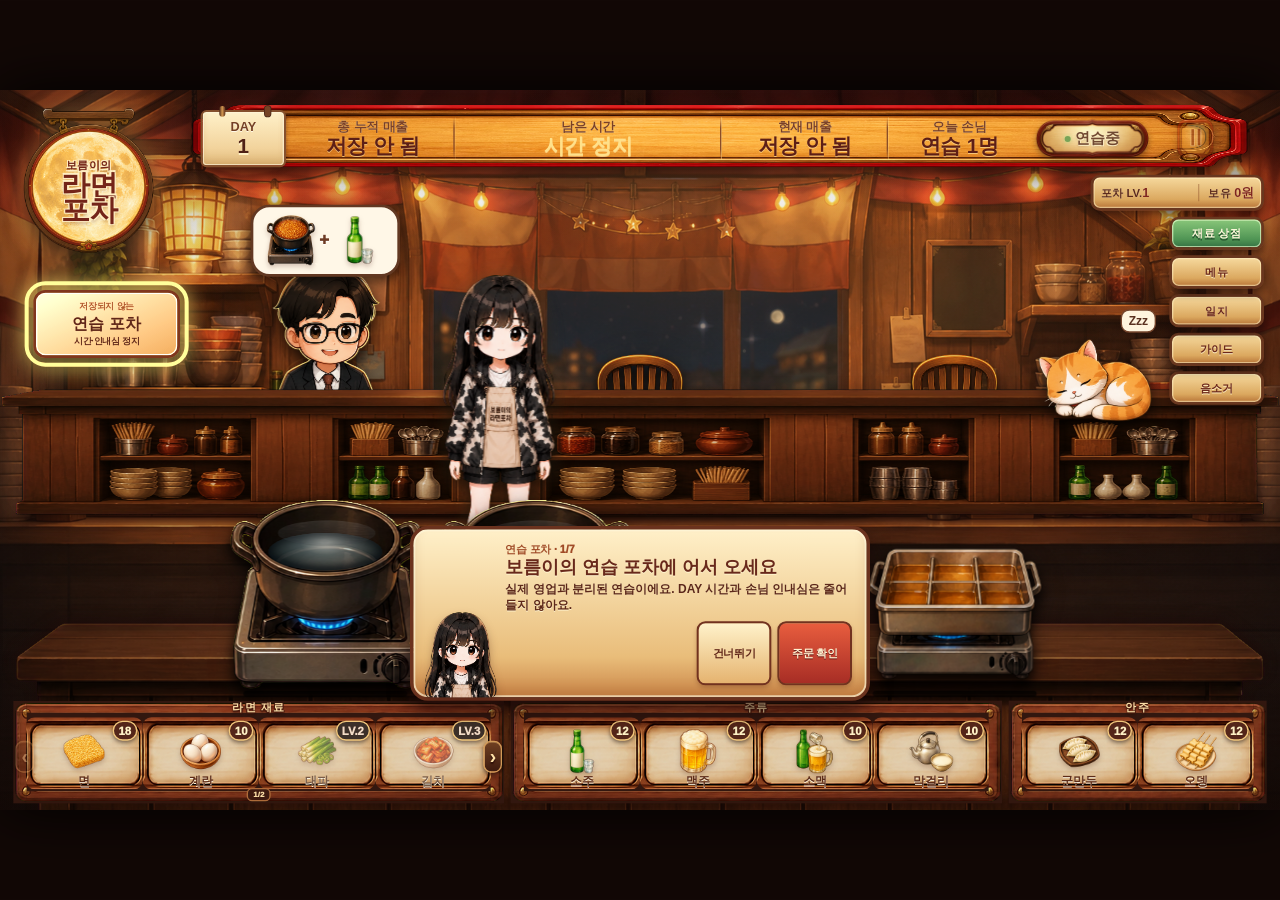
==== commit 742e81a4: "Boreumi-Ramen_V0.26.6" ====
--- a/index.html
+++ b/index.html
@@ -1,4 +1,4 @@
-<!doctype html><html lang="ko" data-boot="loading"><head><meta charset="utf-8"><meta name="viewport" content="width=device-width,initial-scale=1,maximum-scale=1,viewport-fit=cover,user-scalable=no"><meta name="theme-color" content="#180c09"><meta name="mobile-web-app-capable" content="yes"><meta name="apple-mobile-web-app-capable" content="yes"><meta name="apple-mobile-web-app-status-bar-style" content="black-translucent"><meta name="apple-mobile-web-app-title" content="보름이의 라면포차"><meta name="format-detection" content="telephone=no"><title>보름이의 라면포차 V0.26.5</title><link rel="manifest" href="app.webmanifest"><link rel="apple-touch-icon" sizes="180x180" href="assets/pwa/icon-180.png"><link rel="stylesheet" href="style.css"><link rel="stylesheet" href="character-layout.css"><link rel="stylesheet" href="pwa-v024.css?v=0827b"><link rel="stylesheet" href="experience-v024.css?v=0825a"><link rel="stylesheet" href="mobile-v024.css?v=0825a"><link rel="stylesheet" href="story-v024.css?v=0825a"></head>
+<!doctype html><html lang="ko" data-boot="loading"><head><meta charset="utf-8"><meta name="viewport" content="width=device-width,initial-scale=1,maximum-scale=1,viewport-fit=cover,user-scalable=no"><meta name="theme-color" content="#180c09"><meta name="mobile-web-app-capable" content="yes"><meta name="apple-mobile-web-app-capable" content="yes"><meta name="apple-mobile-web-app-status-bar-style" content="black-translucent"><meta name="apple-mobile-web-app-title" content="보름이의 라면포차"><meta name="format-detection" content="telephone=no"><title>보름이의 라면포차 V0.26.6</title><link rel="manifest" href="app.webmanifest"><link rel="apple-touch-icon" sizes="180x180" href="assets/pwa/icon-180.png"><link rel="stylesheet" href="style.css"><link rel="stylesheet" href="character-layout.css"><link rel="stylesheet" href="pwa-v024.css?v=0827b"><link rel="stylesheet" href="experience-v024.css?v=0825a"><link rel="stylesheet" href="mobile-v024.css?v=0825a"><link rel="stylesheet" href="story-v024.css?v=0825a"></head>
 <body><div id="bootLoading" class="boot-loading" role="status" aria-live="polite" aria-label="게임 데이터 불러오는 중"><div class="boot-card"><i class="boot-sign" aria-hidden="true"></i><small>보름이의 라면포차</small><h1>따뜻한 포차를 준비하고 있어요</h1><p id="bootMessage">게임 데이터와 저장 기록을 확인하는 중...</p><div class="boot-progress" aria-hidden="true"><i id="bootProgress"></i></div><b id="bootPercent">0%</b></div></div><aside id="updateBanner" class="update-banner" role="status" aria-live="polite" hidden><span><small>새 포차 소식</small><strong>새 버전 준비가 끝났어요</strong></span><button id="applyUpdateButton" type="button">지금 적용</button><button id="dismissUpdateButton" class="update-later" type="button" aria-label="나중에 적용">×</button></aside><style>.guest-slot>img{width:76px;height:185px;max-width:none;object-fit:cover;object-position:left center}</style><link rel="stylesheet" href="art-v012.css?v=0818a"><link rel="stylesheet" href="environment-v012.css"><link rel="stylesheet" href="resolution-v012.css?v=0805m"><link rel="stylesheet" href="cozy-level1.css?v=0817a"><link rel="stylesheet" href="effects-v016.css?v=0817a"><link rel="stylesheet" href="tutorial-v017.css?v=0817a"><link rel="stylesheet" href="expansion-v018.css?v=0818a"><link rel="stylesheet" href="endless-v0181.css?v=0818b"><link rel="stylesheet" href="progression-v019.css?v=0819b"><link rel="stylesheet" href="takeout-v020.css?v=0820a"><div id="viewport"><main id="stage" data-stall-level="1" data-growth-level="1" data-day-digits="1" data-audio="on" data-tutorial="false">
   <div class="night"><i class="moon"></i><i class="stars"></i><i class="city"></i></div><div class="stall"><i class="roof"></i><i class="lamps"></i><i class="backwall"></i><i class="service-floor"></i><i class="service-table"></i><i class="table-decor decor-left"></i><i class="table-decor decor-right"></i><i class="counter"></i></div><i class="shelf-foreground-fix" aria-hidden="true"></i><i class="kitchen-worktable" aria-hidden="true"></i>
   <header class="hud"><div><small>DAY</small><b id="dayNumber">1</b></div><div><small>총 누적 매출</small><b id="goalAmount">0원</b></div><div class="clock"><small>남은 시간</small><b id="time">01:30</b><i><span id="timeFill"></span></i></div><div><small>현재 매출</small><b id="sales">0원</b></div><div><small>오늘 손님</small><b id="guestCount">0명</b></div><button id="startButton" class="start" aria-label="영업 시작"><strong>영업 시작</strong></button><button id="pauseButton" aria-label="일시정지">Ⅱ</button></header>
@@ -100,5 +100,6 @@
         <button type="button" data-dev-action="finish">영업 즉시 종료</button><button type="button" data-dev-action="reset">개발 저장 초기화</button>
       </div>
     </section>
-  </aside><link rel="stylesheet" href="readability-v025.css?v=0825f"><link rel="stylesheet" href="dev-tools-v0251.css?v=0825a"><link rel="stylesheet" href="menu-v026.css?v=0826c"><link rel="stylesheet" href="patch-v0261.css?v=0827b"><link rel="stylesheet" href="patch-v0262.css?v=0828a"><link rel="stylesheet" href="patch-v0263.css?v=0813e"><link rel="stylesheet" href="patch-v0264.css?v=0814c"><link rel="stylesheet" href="patch-v0265.css?v=0814b">
-</main></div><div id="dragGhost" aria-hidden="true"><img alt="드래그 중인 재료"><span></span></div><script src="boot-v024.js?v=0814b"></script><script src="pwa-v024.js?v=0814b"></script><script src="script.js?v=0814b"></script></body></html>
+  </aside><link rel="stylesheet" href="readability-v025.css?v=0825f"><link rel="stylesheet" href="dev-tools-v0251.css?v=0825a"><link rel="stylesheet" href="menu-v026.css?v=0826c"><link rel="stylesheet" href="patch-v0261.css?v=0827b"><link rel="stylesheet" href="patch-v0262.css?v=0828a"><link rel="stylesheet" href="patch-v0263.css?v=0813e"><link rel="stylesheet" href="patch-v0264.css?v=0814c"><link rel="stylesheet" href="patch-v0265.css?v=0814b"><link rel="stylesheet" href="patch-v0266.css?v=0814g">
+</main></div><div id="dragGhost" aria-hidden="true"><img alt="드래그 중인 재료"><span></span></div><script src="boot-v0266.js?v=0814d"></script><script src="pwa-v0266.js?v=0814d"></script><script src="script-v0266.js?v=0814f"></script></body></html>
+
--- a/patch-v0266.css
+++ b/patch-v0266.css
@@ -0,0 +1,36 @@
+/* V0.26.6: mobile viewport fill, precise guest dialogue, and final counter seating polish. */
+
+/* Close the last hairline under the guest counter. Ppomi follows the same six-pixel drop. */
+#stage .guest-counter-front{
+  top:448px!important
+}
+#stage[data-guest-capacity] .ppomi-perch{
+  top:329px!important
+}
+
+/* On touch screens the dialogue remains calm and translucent, but is large enough to read. */
+html[data-mobile-layout="true"] #stage .story-whisper{
+  width:472px!important;min-height:108px!important;
+  padding:12px 60px 12px 96px!important
+}
+html[data-mobile-layout="true"] #stage .story-whisper-portrait{
+  left:13px!important;bottom:7px!important;width:74px!important;height:91px!important
+}
+html[data-mobile-layout="true"] #stage .story-whisper-copy small{font-size:15px!important}
+html[data-mobile-layout="true"] #stage .story-whisper-copy strong{font-size:21px!important}
+html[data-mobile-layout="true"] #stage .story-whisper-copy p{font-size:19px!important;line-height:1.34!important}
+html[data-mobile-layout="true"] #stage .story-whisper-close{
+  right:8px!important;width:46px!important;height:46px!important;
+  border-width:4px!important;font-size:26px!important
+}
+
+/* The logical landscape canvas uses every pixel offered by the portrait fallback. */
+html[data-force-landscape="true"][data-mobile-layout="true"] body,
+html[data-force-landscape="true"][data-mobile-layout="true"] #viewport{
+  max-width:none!important;max-height:none!important
+}
+
+/* One-pixel rounding at 1920x1080 must never push the settlement outside the stage. */
+#stage[data-stall-level] .management-panel{
+  height:calc(100% - 1px)!important;transform:translateY(1px)!important
+}
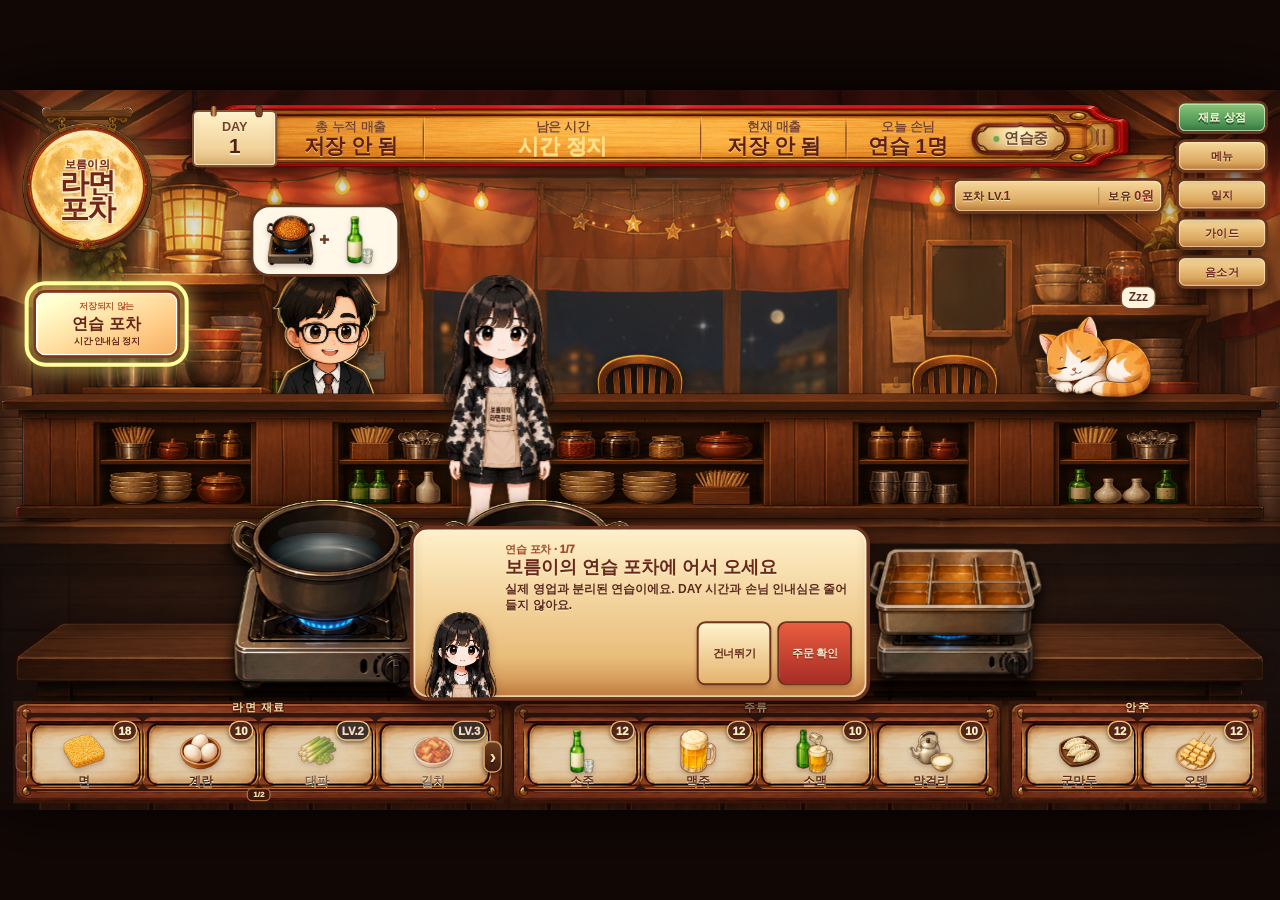
==== commit 2d5e85ec: "Boreumi-Ramen_V0.26.7" ====
--- a/index.html
+++ b/index.html
@@ -1,4 +1,4 @@
-<!doctype html><html lang="ko" data-boot="loading"><head><meta charset="utf-8"><meta name="viewport" content="width=device-width,initial-scale=1,maximum-scale=1,viewport-fit=cover,user-scalable=no"><meta name="theme-color" content="#180c09"><meta name="mobile-web-app-capable" content="yes"><meta name="apple-mobile-web-app-capable" content="yes"><meta name="apple-mobile-web-app-status-bar-style" content="black-translucent"><meta name="apple-mobile-web-app-title" content="보름이의 라면포차"><meta name="format-detection" content="telephone=no"><title>보름이의 라면포차 V0.26.6</title><link rel="manifest" href="app.webmanifest"><link rel="apple-touch-icon" sizes="180x180" href="assets/pwa/icon-180.png"><link rel="stylesheet" href="style.css"><link rel="stylesheet" href="character-layout.css"><link rel="stylesheet" href="pwa-v024.css?v=0827b"><link rel="stylesheet" href="experience-v024.css?v=0825a"><link rel="stylesheet" href="mobile-v024.css?v=0825a"><link rel="stylesheet" href="story-v024.css?v=0825a"></head>
+<!doctype html><html lang="ko" data-boot="loading"><head><meta charset="utf-8"><meta name="viewport" content="width=device-width,initial-scale=1,maximum-scale=1,viewport-fit=cover,user-scalable=no"><meta name="theme-color" content="#180c09"><meta name="mobile-web-app-capable" content="yes"><meta name="apple-mobile-web-app-capable" content="yes"><meta name="apple-mobile-web-app-status-bar-style" content="black-translucent"><meta name="apple-mobile-web-app-title" content="보름이의 라면포차"><meta name="format-detection" content="telephone=no"><title>보름이의 라면포차 V0.26.7</title><link rel="manifest" href="app.webmanifest"><link rel="apple-touch-icon" sizes="180x180" href="assets/pwa/icon-180.png"><link rel="stylesheet" href="style.css"><link rel="stylesheet" href="character-layout.css"><link rel="stylesheet" href="pwa-v024.css?v=0827b"><link rel="stylesheet" href="experience-v024.css?v=0825a"><link rel="stylesheet" href="mobile-v024.css?v=0825a"><link rel="stylesheet" href="story-v024.css?v=0825a"></head>
 <body><div id="bootLoading" class="boot-loading" role="status" aria-live="polite" aria-label="게임 데이터 불러오는 중"><div class="boot-card"><i class="boot-sign" aria-hidden="true"></i><small>보름이의 라면포차</small><h1>따뜻한 포차를 준비하고 있어요</h1><p id="bootMessage">게임 데이터와 저장 기록을 확인하는 중...</p><div class="boot-progress" aria-hidden="true"><i id="bootProgress"></i></div><b id="bootPercent">0%</b></div></div><aside id="updateBanner" class="update-banner" role="status" aria-live="polite" hidden><span><small>새 포차 소식</small><strong>새 버전 준비가 끝났어요</strong></span><button id="applyUpdateButton" type="button">지금 적용</button><button id="dismissUpdateButton" class="update-later" type="button" aria-label="나중에 적용">×</button></aside><style>.guest-slot>img{width:76px;height:185px;max-width:none;object-fit:cover;object-position:left center}</style><link rel="stylesheet" href="art-v012.css?v=0818a"><link rel="stylesheet" href="environment-v012.css"><link rel="stylesheet" href="resolution-v012.css?v=0805m"><link rel="stylesheet" href="cozy-level1.css?v=0817a"><link rel="stylesheet" href="effects-v016.css?v=0817a"><link rel="stylesheet" href="tutorial-v017.css?v=0817a"><link rel="stylesheet" href="expansion-v018.css?v=0818a"><link rel="stylesheet" href="endless-v0181.css?v=0818b"><link rel="stylesheet" href="progression-v019.css?v=0819b"><link rel="stylesheet" href="takeout-v020.css?v=0820a"><div id="viewport"><main id="stage" data-stall-level="1" data-growth-level="1" data-day-digits="1" data-audio="on" data-tutorial="false">
   <div class="night"><i class="moon"></i><i class="stars"></i><i class="city"></i></div><div class="stall"><i class="roof"></i><i class="lamps"></i><i class="backwall"></i><i class="service-floor"></i><i class="service-table"></i><i class="table-decor decor-left"></i><i class="table-decor decor-right"></i><i class="counter"></i></div><i class="shelf-foreground-fix" aria-hidden="true"></i><i class="kitchen-worktable" aria-hidden="true"></i>
   <header class="hud"><div><small>DAY</small><b id="dayNumber">1</b></div><div><small>총 누적 매출</small><b id="goalAmount">0원</b></div><div class="clock"><small>남은 시간</small><b id="time">01:30</b><i><span id="timeFill"></span></i></div><div><small>현재 매출</small><b id="sales">0원</b></div><div><small>오늘 손님</small><b id="guestCount">0명</b></div><button id="startButton" class="start" aria-label="영업 시작"><strong>영업 시작</strong></button><button id="pauseButton" aria-label="일시정지">Ⅱ</button></header>
@@ -86,7 +86,23 @@
   <div id="supplyShopOverlay" class="supply-shop-overlay hidden" role="dialog" aria-modal="true" aria-labelledby="supplyShopTitle">
     <section class="supply-shop-panel"><header><div><small>필요한 만큼 골라서 보충</small><h2 id="supplyShopTitle">재료 상점</h2></div><p>보유 <b id="supplyShopGold">0원</b></p><button id="closeSupplyShopButton" type="button" aria-label="재료 상점 닫기">×</button></header><div id="supplyShopList" class="supply-shop-list"></div><footer><button id="supplyShopRestockAll" type="button">열린 재료 전체 보충</button></footer></section>
   </div>
-  <div id="pauseOverlay" class="overlay hidden"><div><h2>일시정지</h2><button id="resumeButton">계속하기</button></div></div>
+  <div id="pauseOverlay" class="pause-journal-overlay hidden" role="dialog" aria-modal="true" aria-labelledby="pauseJournalTitle">
+    <section class="pause-journal-panel">
+      <header class="pause-journal-heading"><div><small>보름이의 영업일지</small><h2 id="pauseJournalTitle">DAY <span id="pauseJournalDay">1</span> 영업 중</h2></div><p>잠시 쉬어가도 괜찮아요</p></header>
+      <div class="pause-journal-body">
+        <div class="pause-journal-grid">
+          <article><small>총 누적 매출</small><b id="pauseJournalCumulative">0원</b></article>
+          <article><small>오늘 매출</small><b id="pauseJournalSales">0원</b></article>
+          <article><small>보유 금액</small><b id="pauseJournalGold">0원</b></article>
+          <article><small>오늘 손님</small><b id="pauseJournalGuests">0명</b></article>
+          <article><small>완료 주문</small><b id="pauseJournalServed">0건</b></article>
+          <article><small>포장 완료</small><b id="pauseJournalTakeout">0건</b></article>
+        </div>
+        <p class="pause-journal-note">영업은 완전히 멈춰 있어요. 주문과 조리는 이 화면을 닫을 때까지 그대로 기다립니다.</p>
+      </div>
+      <footer class="pause-journal-actions"><button id="resumeButton" type="button">계속 하기</button></footer>
+    </section>
+  </div>
   <aside id="devTools" class="dev-tools" aria-label="개발 도구" hidden>
     <button id="devToggle" class="dev-toggle" type="button" aria-expanded="true">DEV</button>
     <section class="dev-panel">
@@ -100,6 +116,6 @@
         <button type="button" data-dev-action="finish">영업 즉시 종료</button><button type="button" data-dev-action="reset">개발 저장 초기화</button>
       </div>
     </section>
-  </aside><link rel="stylesheet" href="readability-v025.css?v=0825f"><link rel="stylesheet" href="dev-tools-v0251.css?v=0825a"><link rel="stylesheet" href="menu-v026.css?v=0826c"><link rel="stylesheet" href="patch-v0261.css?v=0827b"><link rel="stylesheet" href="patch-v0262.css?v=0828a"><link rel="stylesheet" href="patch-v0263.css?v=0813e"><link rel="stylesheet" href="patch-v0264.css?v=0814c"><link rel="stylesheet" href="patch-v0265.css?v=0814b"><link rel="stylesheet" href="patch-v0266.css?v=0814g">
-</main></div><div id="dragGhost" aria-hidden="true"><img alt="드래그 중인 재료"><span></span></div><script src="boot-v0266.js?v=0814d"></script><script src="pwa-v0266.js?v=0814d"></script><script src="script-v0266.js?v=0814f"></script></body></html>
+  </aside><link rel="stylesheet" href="readability-v025.css?v=0825f"><link rel="stylesheet" href="dev-tools-v0251.css?v=0825a"><link rel="stylesheet" href="menu-v026.css?v=0826c"><link rel="stylesheet" href="patch-v0261.css?v=0827b"><link rel="stylesheet" href="patch-v0262.css?v=0828a"><link rel="stylesheet" href="patch-v0263.css?v=0813e"><link rel="stylesheet" href="patch-v0264.css?v=0814c"><link rel="stylesheet" href="patch-v0265.css?v=0814b"><link rel="stylesheet" href="patch-v0266.css?v=0814g"><link rel="stylesheet" href="patch-v0267.css?v=0814a">
+</main></div><div id="dragGhost" aria-hidden="true"><img alt="드래그 중인 재료"><span></span></div><script src="boot-v0267.js?v=0814a"></script><script src="pwa-v0267.js?v=0814a"></script><script src="script-v0267.js?v=0814a"></script></body></html>
 
--- a/patch-v0267.css
+++ b/patch-v0267.css
@@ -0,0 +1,126 @@
+/* V0.26.7: final guest-table alignment, larger takeout tickets, unified top rails, and pause journal. */
+
+/* The table drops one last six pixels; Ppomi's painted paws now meet its upper lip. */
+#stage .guest-counter-front{
+  top:454px!important
+}
+#stage[data-guest-capacity] .ppomi-perch{
+  top:294px!important;right:190px!important;z-index:19!important
+}
+
+/* The sign, HUD, and utility rail form one continuous top frame. */
+#stage[data-stall-level] .sign{
+  left:18px!important;top:16px!important
+}
+#stage[data-stall-level] .hud{
+  left:236px!important;right:174px!important;width:auto!important;top:16px!important;
+  grid-template-columns:128px 220px minmax(220px,1fr) 218px 184px 154px 8px 70px 8px!important;
+  padding-left:52px!important;padding-right:52px!important
+}
+html[data-mobile-layout] #stage[data-guest-capacity] .quick-supply-button,
+html[data-mobile-layout] #stage[data-guest-capacity] .recipe-button,
+html[data-mobile-layout] #stage[data-guest-capacity] .journal-button,
+html[data-mobile-layout] #stage[data-guest-capacity] .help-button,
+html[data-mobile-layout] #stage[data-guest-capacity] .sound-button{
+  left:auto!important;right:18px!important;width:138px!important;height:50px!important;
+  padding:0 9px!important;display:flex!important;align-items:center;justify-content:center;
+  border-radius:14px!important;font-size:17px!important;line-height:1!important
+}
+html[data-mobile-layout] #stage[data-guest-capacity] .quick-supply-button{top:16px!important}
+html[data-mobile-layout] #stage[data-guest-capacity] .recipe-button{top:74px!important}
+html[data-mobile-layout] #stage[data-guest-capacity] .journal-button{top:132px!important}
+html[data-mobile-layout] #stage[data-guest-capacity] .help-button{top:190px!important}
+html[data-mobile-layout] #stage[data-guest-capacity] .sound-button{top:248px!important}
+#stage[data-stall-level] .wallet-badge{
+  top:132px!important;right:174px!important;width:318px!important
+}
+
+/* Takeout tickets and their requested-food artwork remain legible after mobile scaling. */
+#stage .takeout-board{
+  top:260px!important;left:18px!important;width:344px!important;min-height:126px!important;
+  padding:13px 14px 15px!important;border-width:5px!important
+}
+#stage .takeout-board>header{height:40px!important;padding:0 10px 7px!important}
+#stage .takeout-board>header strong{font-size:23px!important}
+#stage .takeout-board>header span{min-width:60px!important;padding:4px 10px!important;font-size:17px!important}
+#stage .takeout-orders{gap:8px!important;padding-top:9px!important}
+#stage .takeout-order,
+#stage[data-growth-level="5"] .takeout-order{
+  height:80px!important;grid-template-columns:54px minmax(0,1fr) 60px!important;
+  gap:7px!important;padding:6px 7px 9px!important;border-width:3px!important
+}
+#stage .takeout-order .ticket-number{font-size:15px!important}
+#stage .takeout-order .takeout-items{gap:5px!important}
+#stage .takeout-order .takeout-item,
+#stage .takeout-order .takeout-item img,
+#stage[data-growth-level="5"] .takeout-order .takeout-item,
+#stage[data-growth-level="5"] .takeout-order .takeout-item img{
+  width:62px!important;height:62px!important
+}
+#stage .takeout-order .takeout-plus{font-size:21px!important}
+#stage .takeout-order .package-preview,
+#stage[data-growth-level="5"] .takeout-order .package-preview{
+  width:58px!important;height:64px!important
+}
+/* Ten seats need a narrow side-wing ticket, but its artwork still stays much larger than V0.26.6. */
+#stage[data-growth-level="5"] .takeout-board{left:8px!important;width:286px!important;padding-left:10px!important;padding-right:10px!important}
+#stage[data-growth-level="5"] .takeout-order{grid-template-columns:44px minmax(0,1fr) 50px!important;gap:4px!important;padding-left:4px!important;padding-right:4px!important}
+#stage[data-growth-level="5"] .takeout-order .takeout-item,
+#stage[data-growth-level="5"] .takeout-order .takeout-item img{width:52px!important;height:52px!important}
+#stage[data-growth-level="5"] .takeout-order .package-preview{width:48px!important;height:56px!important}
+
+/* The pointer has its own coordinate so edge clamping never detaches it from its guest. */
+#stage .story-whisper::before{
+  left:var(--whisper-tip-x,50%)!important
+}
+
+/* Pause opens a compact live business journal instead of a generic interruption card. */
+#stage .pause-journal-overlay{
+  position:absolute;z-index:410;inset:0;display:grid;place-items:center;padding:54px 76px;
+  background:radial-gradient(circle at 50% 38%,#5e3424c7,#100706f2 74%);backdrop-filter:blur(6px)
+}
+#stage .pause-journal-overlay.hidden{display:none}
+#stage .pause-journal-panel{
+  width:min(1160px,calc(100% - 80px));height:760px;padding:34px 42px 38px;
+  display:grid;grid-template-rows:132px minmax(0,1fr) 102px;gap:22px;
+  border:9px solid #5e2a1a;border-radius:34px;
+  background:radial-gradient(circle at 18% 12%,#fff5d9b3,transparent 35%),linear-gradient(180deg,#f8e7bd,#dfb371 68%,#c78c4e);
+  box-shadow:inset 0 0 0 4px #ffe9b495,inset 0 -24px 40px #7a3d2038,0 28px 70px #070302e8;
+  color:#562719;text-align:left;overflow:hidden
+}
+#stage .pause-journal-heading{
+  display:flex;align-items:center;justify-content:space-between;gap:28px;padding:0 12px 22px;
+  border-bottom:4px solid #98502d66
+}
+#stage .pause-journal-heading small{display:block;color:#9a5630;font-size:18px;font-weight:950}
+#stage .pause-journal-heading h2{margin:4px 0 0;color:#5d2419;font-size:44px;line-height:1}
+#stage .pause-journal-heading p{
+  margin:0;padding:13px 22px;border:4px solid #8d4528;border-radius:999px;
+  background:linear-gradient(#fff0b9,#e9ba62);color:#a32d22;font-size:24px;font-weight:1000;white-space:nowrap
+}
+#stage .pause-journal-body{min-height:0;display:grid;grid-template-rows:auto auto;gap:20px}
+#stage .pause-journal-grid{display:grid;grid-template-columns:repeat(3,minmax(0,1fr));gap:14px}
+#stage .pause-journal-grid article{
+  min-width:0;min-height:126px;padding:18px 14px;display:flex;flex-direction:column;align-items:center;justify-content:center;
+  border:3px solid #a56a4075;border-radius:19px;background:#fff0c9c9;box-shadow:inset 0 0 0 2px #fff9e3,0 6px 10px #7b3e2330
+}
+#stage .pause-journal-grid small{color:#945032;font-size:18px;font-weight:900}
+#stage .pause-journal-grid b{max-width:100%;margin-top:6px;color:#6a281c;font-size:31px;white-space:nowrap;overflow:hidden;text-overflow:ellipsis}
+#stage .pause-journal-note{
+  margin:0;padding:18px 24px;border:3px dashed #9a59399c;border-radius:18px;
+  background:#f7dca8ad;color:#74402c;font-size:21px;font-weight:800;line-height:1.45;text-align:center
+}
+#stage .pause-journal-actions{display:flex;align-items:flex-end;justify-content:center;border-top:3px solid #98502d4a;padding-top:20px}
+#stage #resumeButton{
+  min-width:300px;height:72px;padding:0 40px;border:5px solid #74331f;border-radius:20px;
+  background:linear-gradient(#ffcf6d,#ed8e31);box-shadow:inset 0 0 0 3px #fff1b56e,0 8px 14px #5c211660;
+  color:#5d2419;font-size:28px;font-weight:1000;text-shadow:0 1px #fff2c8
+}
+#stage #resumeButton:active{transform:translateY(2px);box-shadow:inset 0 0 0 3px #fff1b56e,0 4px 8px #5c211660}
+
+@media(max-height:520px),(max-width:980px){
+  #stage .pause-journal-panel{width:min(1260px,calc(100% - 60px));height:820px}
+  #stage .pause-journal-grid small{font-size:20px}
+  #stage .pause-journal-grid b{font-size:34px}
+  #stage .pause-journal-note{font-size:23px}
+}
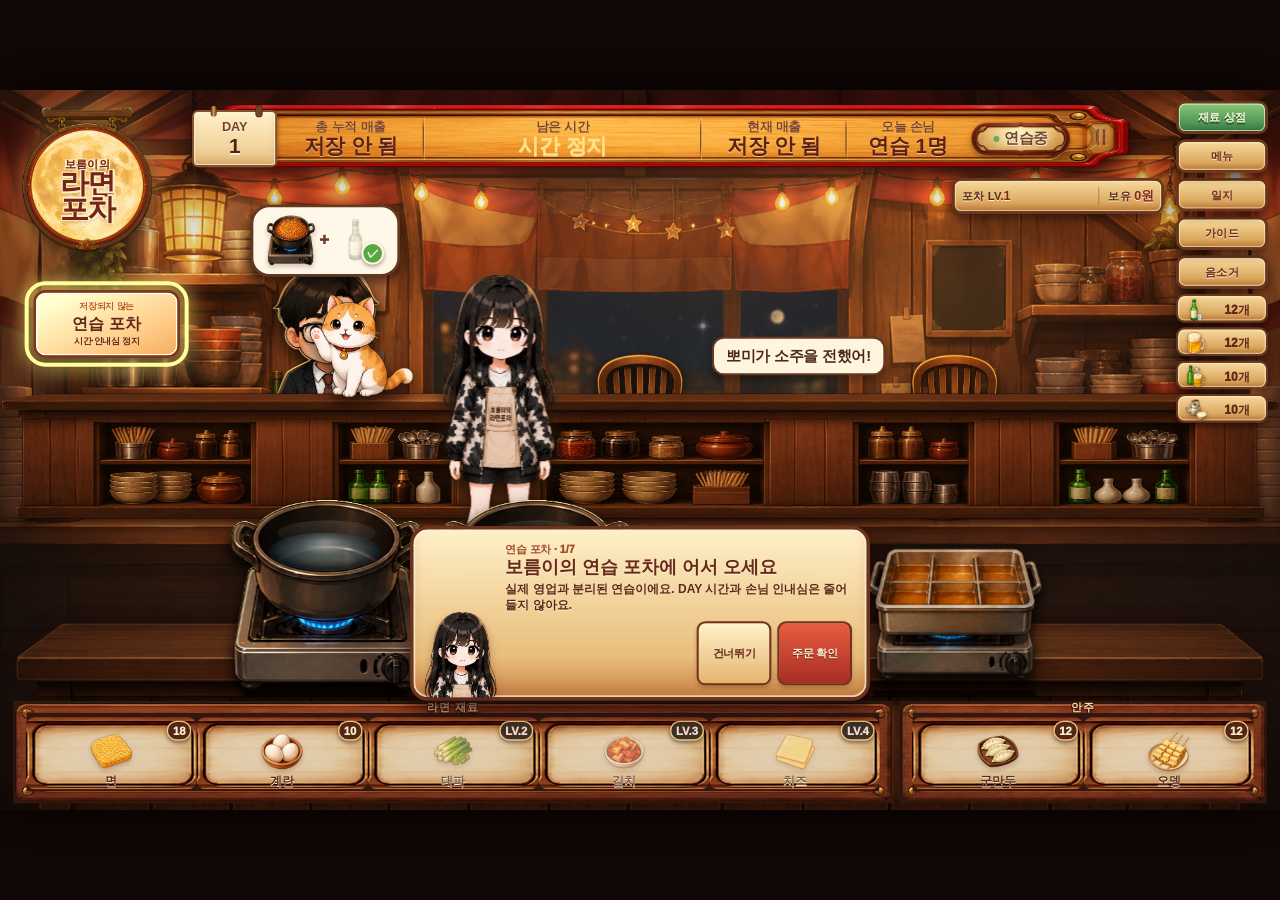
==== commit 70e81e4c: "Boreumi-Ramen_V0.26.8" ====
--- a/index.html
+++ b/index.html
@@ -1,10 +1,11 @@
-<!doctype html><html lang="ko" data-boot="loading"><head><meta charset="utf-8"><meta name="viewport" content="width=device-width,initial-scale=1,maximum-scale=1,viewport-fit=cover,user-scalable=no"><meta name="theme-color" content="#180c09"><meta name="mobile-web-app-capable" content="yes"><meta name="apple-mobile-web-app-capable" content="yes"><meta name="apple-mobile-web-app-status-bar-style" content="black-translucent"><meta name="apple-mobile-web-app-title" content="보름이의 라면포차"><meta name="format-detection" content="telephone=no"><title>보름이의 라면포차 V0.26.7</title><link rel="manifest" href="app.webmanifest"><link rel="apple-touch-icon" sizes="180x180" href="assets/pwa/icon-180.png"><link rel="stylesheet" href="style.css"><link rel="stylesheet" href="character-layout.css"><link rel="stylesheet" href="pwa-v024.css?v=0827b"><link rel="stylesheet" href="experience-v024.css?v=0825a"><link rel="stylesheet" href="mobile-v024.css?v=0825a"><link rel="stylesheet" href="story-v024.css?v=0825a"></head>
+<!doctype html><html lang="ko" data-boot="loading"><head><meta charset="utf-8"><meta name="viewport" content="width=device-width,initial-scale=1,maximum-scale=1,viewport-fit=cover,user-scalable=no"><meta name="theme-color" content="#180c09"><meta name="mobile-web-app-capable" content="yes"><meta name="apple-mobile-web-app-capable" content="yes"><meta name="apple-mobile-web-app-status-bar-style" content="black-translucent"><meta name="apple-mobile-web-app-title" content="보름이의 라면포차"><meta name="format-detection" content="telephone=no"><title>보름이의 라면포차 V0.26.8</title><link rel="manifest" href="app.webmanifest"><link rel="apple-touch-icon" sizes="180x180" href="assets/pwa/icon-180.png"><link rel="stylesheet" href="style.css"><link rel="stylesheet" href="character-layout.css"><link rel="stylesheet" href="pwa-v024.css?v=0827b"><link rel="stylesheet" href="experience-v024.css?v=0825a"><link rel="stylesheet" href="mobile-v024.css?v=0825a"><link rel="stylesheet" href="story-v024.css?v=0825a"></head>
 <body><div id="bootLoading" class="boot-loading" role="status" aria-live="polite" aria-label="게임 데이터 불러오는 중"><div class="boot-card"><i class="boot-sign" aria-hidden="true"></i><small>보름이의 라면포차</small><h1>따뜻한 포차를 준비하고 있어요</h1><p id="bootMessage">게임 데이터와 저장 기록을 확인하는 중...</p><div class="boot-progress" aria-hidden="true"><i id="bootProgress"></i></div><b id="bootPercent">0%</b></div></div><aside id="updateBanner" class="update-banner" role="status" aria-live="polite" hidden><span><small>새 포차 소식</small><strong>새 버전 준비가 끝났어요</strong></span><button id="applyUpdateButton" type="button">지금 적용</button><button id="dismissUpdateButton" class="update-later" type="button" aria-label="나중에 적용">×</button></aside><style>.guest-slot>img{width:76px;height:185px;max-width:none;object-fit:cover;object-position:left center}</style><link rel="stylesheet" href="art-v012.css?v=0818a"><link rel="stylesheet" href="environment-v012.css"><link rel="stylesheet" href="resolution-v012.css?v=0805m"><link rel="stylesheet" href="cozy-level1.css?v=0817a"><link rel="stylesheet" href="effects-v016.css?v=0817a"><link rel="stylesheet" href="tutorial-v017.css?v=0817a"><link rel="stylesheet" href="expansion-v018.css?v=0818a"><link rel="stylesheet" href="endless-v0181.css?v=0818b"><link rel="stylesheet" href="progression-v019.css?v=0819b"><link rel="stylesheet" href="takeout-v020.css?v=0820a"><div id="viewport"><main id="stage" data-stall-level="1" data-growth-level="1" data-day-digits="1" data-audio="on" data-tutorial="false">
   <div class="night"><i class="moon"></i><i class="stars"></i><i class="city"></i></div><div class="stall"><i class="roof"></i><i class="lamps"></i><i class="backwall"></i><i class="service-floor"></i><i class="service-table"></i><i class="table-decor decor-left"></i><i class="table-decor decor-right"></i><i class="counter"></i></div><i class="shelf-foreground-fix" aria-hidden="true"></i><i class="kitchen-worktable" aria-hidden="true"></i>
   <header class="hud"><div><small>DAY</small><b id="dayNumber">1</b></div><div><small>총 누적 매출</small><b id="goalAmount">0원</b></div><div class="clock"><small>남은 시간</small><b id="time">01:30</b><i><span id="timeFill"></span></i></div><div><small>현재 매출</small><b id="sales">0원</b></div><div><small>오늘 손님</small><b id="guestCount">0명</b></div><button id="startButton" class="start" aria-label="영업 시작"><strong>영업 시작</strong></button><button id="pauseButton" aria-label="일시정지">Ⅱ</button></header>
   <aside id="walletBadge" class="wallet-badge" aria-label="포장마차 성장 정보"><span>포차 LV.<b id="stallLevel">1</b></span><span>보유 <b id="walletGold">0원</b></span></aside>
   <button id="quickSupplyButton" class="quick-supply-button" type="button" aria-label="영업 중 재료 상점 열기">재료 상점</button>
   <button id="soundButton" class="sound-button" type="button" aria-label="소리 끄기" aria-pressed="true"><span aria-hidden="true">음소거</span></button>
+  <aside id="drinkStockRail" class="drink-stock-rail" aria-label="뽀미 자동 주류 서빙 재고"></aside>
   <button id="helpButton" class="help-button" type="button" aria-label="게임 도움말">가이드</button>
   <button id="journalButton" class="journal-button" type="button" aria-label="포차 일지 열기"><span>일지</span><b id="journalBadge" hidden>0</b></button>
   <button id="recipeButton" class="recipe-button" type="button" aria-label="메뉴와 레시피 수첩 열기">메뉴</button>
@@ -30,7 +31,7 @@
     <section class="help-panel"><header><small>보름이의 조리 수첩</small><h2 id="helpTitle">게임 방법</h2></header><div class="help-grid">
       <article><b>1</b><strong>주문 확인</strong><p>손님 말풍선에서 음식과 주류를 확인해요.</p></article>
       <article><b>2</b><strong>재료·토핑</strong><p>면을 먼저 넣고 계란·대파·김치·치즈를 조리 중 냄비에 넣어요.</p></article>
-      <article><b>3</b><strong>서빙</strong><p>완성 음식과 주류를 손님 또는 말풍선에 놓아요.</p></article>
+      <article><b>3</b><strong>서빙</strong><p>완성 음식은 손님에게 놓고, 주류는 뽀미가 손님 앞을 지날 때 자동으로 전해요.</p></article>
       <article><b>4</b><strong>즉시 폐기</strong><p>완성 음식이나 탄 음식은 짧게 눌러 바로 치워요.</p></article>
       <article class="takeout-help"><b>5</b><strong>포장·완성대</strong><p>LV.2부터 포장 주문, LV.3부터 완성 음식 보관대를 사용할 수 있어요.</p></article>
     </div><section class="mobile-care" aria-label="모바일 데이터 관리"><div class="mobile-care-status"><p>오프라인 저장 <span id="offlineCacheStatus">확인 중</span></p><p>저장 기록 <span id="saveRecoveryStatus">정상</span></p></div><div class="mobile-care-actions"><button id="checkUpdateButton" type="button">업데이트 확인</button><button id="exportSaveButton" type="button">저장 백업</button><button id="importSaveButton" type="button">백업 불러오기</button><input id="importSaveInput" type="file" accept="application/json,.json" hidden></div></section><footer><button id="restartTutorialButton" type="button">단계별 안내 다시 보기</button><button id="closeHelpButton" type="button">닫기</button></footer></section>
@@ -116,6 +117,6 @@
         <button type="button" data-dev-action="finish">영업 즉시 종료</button><button type="button" data-dev-action="reset">개발 저장 초기화</button>
       </div>
     </section>
-  </aside><link rel="stylesheet" href="readability-v025.css?v=0825f"><link rel="stylesheet" href="dev-tools-v0251.css?v=0825a"><link rel="stylesheet" href="menu-v026.css?v=0826c"><link rel="stylesheet" href="patch-v0261.css?v=0827b"><link rel="stylesheet" href="patch-v0262.css?v=0828a"><link rel="stylesheet" href="patch-v0263.css?v=0813e"><link rel="stylesheet" href="patch-v0264.css?v=0814c"><link rel="stylesheet" href="patch-v0265.css?v=0814b"><link rel="stylesheet" href="patch-v0266.css?v=0814g"><link rel="stylesheet" href="patch-v0267.css?v=0814a">
-</main></div><div id="dragGhost" aria-hidden="true"><img alt="드래그 중인 재료"><span></span></div><script src="boot-v0267.js?v=0814a"></script><script src="pwa-v0267.js?v=0814a"></script><script src="script-v0267.js?v=0814a"></script></body></html>
+  </aside><link rel="stylesheet" href="readability-v025.css?v=0825f"><link rel="stylesheet" href="dev-tools-v0251.css?v=0825a"><link rel="stylesheet" href="menu-v026.css?v=0826c"><link rel="stylesheet" href="patch-v0261.css?v=0827b"><link rel="stylesheet" href="patch-v0262.css?v=0828a"><link rel="stylesheet" href="patch-v0263.css?v=0813e"><link rel="stylesheet" href="patch-v0264.css?v=0814c"><link rel="stylesheet" href="patch-v0265.css?v=0814b"><link rel="stylesheet" href="patch-v0266.css?v=0814g"><link rel="stylesheet" href="patch-v0267.css?v=0814a"><link rel="stylesheet" href="patch-v0268.css?v=0814a">
+</main></div><div id="dragGhost" aria-hidden="true"><img alt="드래그 중인 재료"><span></span></div><script src="boot-v0268.js?v=0814a"></script><script src="pwa-v0268.js?v=0814a"></script><script src="script-v0268.js?v=0814a"></script></body></html>
 
--- a/patch-v0268.css
+++ b/patch-v0268.css
@@ -0,0 +1,91 @@
+/* V0.26.8: calm eating rhythm, Ppomi drink service, compact stock rail, and batch dumplings. */
+
+/* Boreumi keeps her egg-breaking pose, while every other ramen topping uses tongs. */
+#stage .boreumi-sprite[data-pose="tongs"],
+#stage[data-stall-level="1"] .boreumi-sprite[data-pose="tongs"]{
+  background-image:url("assets/art-v0268/boreumi-tongs-v1.webp")!important;
+  background-size:contain;background-position:center bottom
+}
+
+/* A guest stays seated for ten seconds and visibly eats the food that was served. */
+#stage .guest-row[data-capacity="4"]{left:calc(50% + 58px)!important;width:1360px!important}
+#stage .guest-row[data-capacity="5"]{left:calc(50% + 66px)!important;width:1320px!important}
+#stage .guest-slot .eating-scene{
+  position:absolute;z-index:7;left:50%;top:145px;transform:translateX(-50%);
+  width:150px;height:103px;opacity:0;visibility:hidden;pointer-events:none
+}
+#stage .guest-slot.eating .eating-scene{opacity:1;visibility:visible}
+#stage .guest-slot.eating .bubble{opacity:0!important;visibility:hidden!important}
+#stage .guest-slot .eating-scene i{
+  position:absolute;left:50%;top:0;transform:translateX(-50%);
+  width:132px;height:72px;background-image:url("assets/art-v0268/guest-eating-strip-v1.webp");
+  background-size:300% 100%;background-repeat:no-repeat;filter:drop-shadow(0 7px 7px #160604a8);
+  transform-origin:50% 80%;animation:guestEatingBite .72s ease-in-out infinite alternate
+}
+#stage .guest-slot[data-eating="ramen"] .eating-scene i{background-position:0 center}
+#stage .guest-slot[data-eating="oden"] .eating-scene i{background-position:50% center}
+#stage .guest-slot[data-eating="dumpling"] .eating-scene i{background-position:100% center}
+#stage .guest-slot .eating-scene b{
+  position:absolute;right:1px;bottom:1px;min-width:47px;height:30px;padding:0 8px;display:grid;place-items:center;
+  border:3px solid #71351f;border-radius:999px;background:#fff0bd;color:#74301f;font-size:15px;font-weight:1000;
+  box-shadow:0 4px 7px #2c0d0870
+}
+@keyframes guestEatingBite{
+  from{transform:translateX(-50%) translateY(7px) rotate(-2deg) scale(.96)}
+  to{transform:translateX(-50%) translateY(-7px) rotate(2deg) scale(1.03)}
+}
+
+/* Ppomi strolls along the customer counter and pauses with a cheerful drink-service hop. */
+#stage[data-guest-capacity] .ppomi-perch.walking{
+  left:var(--ppomi-left,0px)!important;right:auto!important;top:294px!important;z-index:20!important;transition:left .1s linear
+}
+#stage .ppomi-perch.walking .ppomi-sprite{
+  background-image:url("assets/art-v012/ppomi-wave.webp")!important;
+  animation:ppomiCounterWalk .72s ease-in-out infinite!important
+}
+#stage .ppomi-perch.walking[data-direction="left"] .ppomi-sprite{scale:-1 1}
+#stage .ppomi-perch.walking.serving-drink .ppomi-sprite{animation:ppomiDrinkServe .34s ease-in-out 2!important}
+#stage .ppomi-perch.walking i{opacity:0!important}
+@keyframes ppomiCounterWalk{50%{transform:translateY(-5px) rotate(2deg)}}
+@keyframes ppomiDrinkServe{50%{transform:translateY(-15px) rotate(-5deg) scale(1.08)}}
+
+/* Drinks no longer occupy the bottom drag rack; this compact rail is stock-only. */
+#stage .drink-stock-rail{
+  position:absolute;z-index:76;right:18px;top:306px;width:138px;display:grid;grid-template-columns:1fr;gap:7px;
+  pointer-events:none
+}
+#stage .drink-stock{
+  height:43px;padding:3px 8px 3px 5px;display:grid;grid-template-columns:48px 1fr;align-items:center;
+  border:3px solid #69371f;border-radius:13px;background:linear-gradient(180deg,#f6d99d,#dba85f 72%,#b87538);
+  box-shadow:inset 0 0 0 2px #fff0c58f,0 5px 9px #18090680;color:#642719
+}
+#stage .drink-stock img{width:45px;height:35px;object-fit:contain;filter:drop-shadow(0 3px 3px #4c1a1055)}
+#stage .drink-stock small{display:none}
+#stage .drink-stock b{font-size:18px;font-weight:1000;text-align:center;font-variant-numeric:tabular-nums}
+#stage .drink-stock.sold-out{filter:grayscale(.78);opacity:.72}
+
+/* Five ramen ingredients and both snacks remain visible in one uninterrupted row. */
+#stage .dock .rack-page,#stage .dock .rack-page-index{display:none!important}
+#stage .dock .ingredient-rack{flex:5 1 0!important}
+#stage .dock .snack-rack{flex:2 1 0!important}
+
+/* The grill itself stays visible while the plated dumplings step down 3 -> 2 -> 1. */
+#stage .sprite-cooking-dumpling-one,
+#stage .sprite-cooking-dumpling-two{
+  position:relative;background-image:url("assets/art-v012/kitchen-grill.webp")!important
+}
+#stage .sprite-cooking-dumpling-one::after,
+#stage .sprite-cooking-dumpling-two::after{
+  content:"";position:absolute;inset:0;background:url("assets/art-v012/cooking-dumpling.webp") center/contain no-repeat;
+  pointer-events:none
+}
+#stage .sprite-cooking-dumpling-one::after{clip-path:inset(0 66% 0 0)}
+#stage .sprite-cooking-dumpling-two::after{clip-path:inset(0 33% 0 0)}
+
+html[data-mobile-layout="true"] #stage .guest-slot .eating-scene{top:142px;width:158px;height:108px}
+html[data-mobile-layout="true"] #stage .guest-slot .eating-scene i{width:140px;height:77px}
+html[data-mobile-layout="true"] #stage .guest-slot .eating-scene b{height:33px;min-width:52px;font-size:17px}
+
+@media(prefers-reduced-motion:reduce){
+  #stage .guest-slot .eating-scene i,#stage .ppomi-perch.walking .ppomi-sprite{animation:none!important}
+}
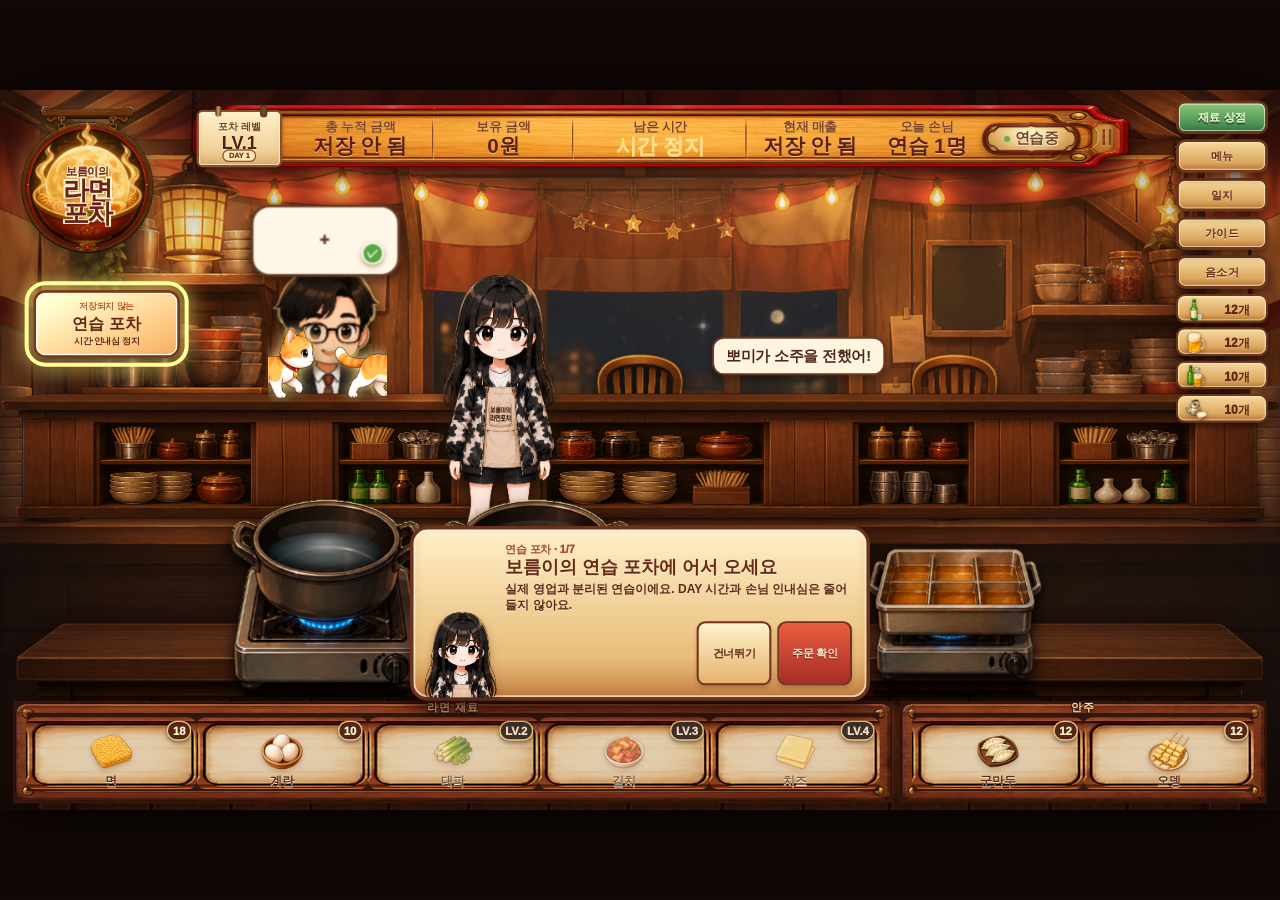
==== commit 4aeb4d73: "Boreumi-Ramen_V0.26.9" ====
--- a/index.html
+++ b/index.html
@@ -1,8 +1,7 @@
-<!doctype html><html lang="ko" data-boot="loading"><head><meta charset="utf-8"><meta name="viewport" content="width=device-width,initial-scale=1,maximum-scale=1,viewport-fit=cover,user-scalable=no"><meta name="theme-color" content="#180c09"><meta name="mobile-web-app-capable" content="yes"><meta name="apple-mobile-web-app-capable" content="yes"><meta name="apple-mobile-web-app-status-bar-style" content="black-translucent"><meta name="apple-mobile-web-app-title" content="보름이의 라면포차"><meta name="format-detection" content="telephone=no"><title>보름이의 라면포차 V0.26.8</title><link rel="manifest" href="app.webmanifest"><link rel="apple-touch-icon" sizes="180x180" href="assets/pwa/icon-180.png"><link rel="stylesheet" href="style.css"><link rel="stylesheet" href="character-layout.css"><link rel="stylesheet" href="pwa-v024.css?v=0827b"><link rel="stylesheet" href="experience-v024.css?v=0825a"><link rel="stylesheet" href="mobile-v024.css?v=0825a"><link rel="stylesheet" href="story-v024.css?v=0825a"></head>
+<!doctype html><html lang="ko" data-boot="loading"><head><meta charset="utf-8"><meta name="viewport" content="width=device-width,initial-scale=1,maximum-scale=1,viewport-fit=cover,user-scalable=no"><meta name="theme-color" content="#180c09"><meta name="mobile-web-app-capable" content="yes"><meta name="apple-mobile-web-app-capable" content="yes"><meta name="apple-mobile-web-app-status-bar-style" content="black-translucent"><meta name="apple-mobile-web-app-title" content="보름이의 라면포차"><meta name="format-detection" content="telephone=no"><title>보름이의 라면포차 V0.26.9</title><link rel="manifest" href="app.webmanifest"><link rel="apple-touch-icon" sizes="180x180" href="assets/pwa/icon-180.png?v=0269"><link rel="stylesheet" href="style.css"><link rel="stylesheet" href="character-layout.css"><link rel="stylesheet" href="pwa-v024.css?v=0827b"><link rel="stylesheet" href="experience-v024.css?v=0825a"><link rel="stylesheet" href="mobile-v024.css?v=0825a"><link rel="stylesheet" href="story-v024.css?v=0825a"></head>
 <body><div id="bootLoading" class="boot-loading" role="status" aria-live="polite" aria-label="게임 데이터 불러오는 중"><div class="boot-card"><i class="boot-sign" aria-hidden="true"></i><small>보름이의 라면포차</small><h1>따뜻한 포차를 준비하고 있어요</h1><p id="bootMessage">게임 데이터와 저장 기록을 확인하는 중...</p><div class="boot-progress" aria-hidden="true"><i id="bootProgress"></i></div><b id="bootPercent">0%</b></div></div><aside id="updateBanner" class="update-banner" role="status" aria-live="polite" hidden><span><small>새 포차 소식</small><strong>새 버전 준비가 끝났어요</strong></span><button id="applyUpdateButton" type="button">지금 적용</button><button id="dismissUpdateButton" class="update-later" type="button" aria-label="나중에 적용">×</button></aside><style>.guest-slot>img{width:76px;height:185px;max-width:none;object-fit:cover;object-position:left center}</style><link rel="stylesheet" href="art-v012.css?v=0818a"><link rel="stylesheet" href="environment-v012.css"><link rel="stylesheet" href="resolution-v012.css?v=0805m"><link rel="stylesheet" href="cozy-level1.css?v=0817a"><link rel="stylesheet" href="effects-v016.css?v=0817a"><link rel="stylesheet" href="tutorial-v017.css?v=0817a"><link rel="stylesheet" href="expansion-v018.css?v=0818a"><link rel="stylesheet" href="endless-v0181.css?v=0818b"><link rel="stylesheet" href="progression-v019.css?v=0819b"><link rel="stylesheet" href="takeout-v020.css?v=0820a"><div id="viewport"><main id="stage" data-stall-level="1" data-growth-level="1" data-day-digits="1" data-audio="on" data-tutorial="false">
   <div class="night"><i class="moon"></i><i class="stars"></i><i class="city"></i></div><div class="stall"><i class="roof"></i><i class="lamps"></i><i class="backwall"></i><i class="service-floor"></i><i class="service-table"></i><i class="table-decor decor-left"></i><i class="table-decor decor-right"></i><i class="counter"></i></div><i class="shelf-foreground-fix" aria-hidden="true"></i><i class="kitchen-worktable" aria-hidden="true"></i>
-  <header class="hud"><div><small>DAY</small><b id="dayNumber">1</b></div><div><small>총 누적 매출</small><b id="goalAmount">0원</b></div><div class="clock"><small>남은 시간</small><b id="time">01:30</b><i><span id="timeFill"></span></i></div><div><small>현재 매출</small><b id="sales">0원</b></div><div><small>오늘 손님</small><b id="guestCount">0명</b></div><button id="startButton" class="start" aria-label="영업 시작"><strong>영업 시작</strong></button><button id="pauseButton" aria-label="일시정지">Ⅱ</button></header>
-  <aside id="walletBadge" class="wallet-badge" aria-label="포장마차 성장 정보"><span>포차 LV.<b id="stallLevel">1</b></span><span>보유 <b id="walletGold">0원</b></span></aside>
+  <header class="hud"><div class="stall-hud"><small>포차 레벨</small><b>LV.<span id="stallLevel">1</span></b><em>DAY <span id="dayNumber">1</span></em></div><div><small>총 누적 금액</small><b id="goalAmount">0원</b></div><div><small>보유 금액</small><b id="walletGold">0원</b></div><div class="clock"><small>남은 시간</small><b id="time">01:30</b><i><span id="timeFill"></span></i></div><div><small>현재 매출</small><b id="sales">0원</b></div><div><small>오늘 손님</small><b id="guestCount">0명</b></div><button id="startButton" class="start" aria-label="영업 시작"><strong>영업 시작</strong></button><button id="pauseButton" aria-label="일시정지">Ⅱ</button></header>
   <button id="quickSupplyButton" class="quick-supply-button" type="button" aria-label="영업 중 재료 상점 열기">재료 상점</button>
   <button id="soundButton" class="sound-button" type="button" aria-label="소리 끄기" aria-pressed="true"><span aria-hidden="true">음소거</span></button>
   <aside id="drinkStockRail" class="drink-stock-rail" aria-label="뽀미 자동 주류 서빙 재고"></aside>
@@ -10,7 +9,7 @@
   <button id="journalButton" class="journal-button" type="button" aria-label="포차 일지 열기"><span>일지</span><b id="journalBadge" hidden>0</b></button>
   <button id="recipeButton" class="recipe-button" type="button" aria-label="메뉴와 레시피 수첩 열기">메뉴</button>
   <aside class="sign"><small>보름이의</small><strong>라면<br>포차</strong></aside>
-  <section id="guestRow" class="guest-row"></section><i class="guest-counter-front" aria-hidden="true"></i>
+  <section id="guestRow" class="guest-row"></section><i class="guest-counter-front" aria-hidden="true"></i><section id="guestMealLayer" class="guest-meal-layer" aria-label="손님 식사 상차림"></section>
   <aside id="storyWhisper" class="story-whisper" aria-live="polite" aria-atomic="true" hidden><span id="storyWhisperPortrait" class="story-whisper-portrait" aria-hidden="true"></span><span class="story-whisper-copy"><small id="storyWhisperMeta">첫 인사</small><strong id="storyWhisperName">손님</strong><p id="storyWhisperText"></p></span><button id="closeStoryWhisperButton" class="story-whisper-close" type="button" aria-label="손님 대화 닫기">○</button></aside>
   <section class="characters"><div id="boreumi" class="boreumi-sprite" data-mode="idle" data-pose="idle" role="img" aria-label="라면포차 주인 보름이"></div><div id="boreumiText"></div></section>
   <div id="ppomiPerch" class="ppomi-perch pose-sleep" aria-label="손님 테이블 위의 뽀미"><span class="ppomi-sprite" role="img" aria-label="뽀미"></span><i aria-hidden="true">Zzz</i></div>
@@ -117,6 +116,6 @@
         <button type="button" data-dev-action="finish">영업 즉시 종료</button><button type="button" data-dev-action="reset">개발 저장 초기화</button>
       </div>
     </section>
-  </aside><link rel="stylesheet" href="readability-v025.css?v=0825f"><link rel="stylesheet" href="dev-tools-v0251.css?v=0825a"><link rel="stylesheet" href="menu-v026.css?v=0826c"><link rel="stylesheet" href="patch-v0261.css?v=0827b"><link rel="stylesheet" href="patch-v0262.css?v=0828a"><link rel="stylesheet" href="patch-v0263.css?v=0813e"><link rel="stylesheet" href="patch-v0264.css?v=0814c"><link rel="stylesheet" href="patch-v0265.css?v=0814b"><link rel="stylesheet" href="patch-v0266.css?v=0814g"><link rel="stylesheet" href="patch-v0267.css?v=0814a"><link rel="stylesheet" href="patch-v0268.css?v=0814a">
-</main></div><div id="dragGhost" aria-hidden="true"><img alt="드래그 중인 재료"><span></span></div><script src="boot-v0268.js?v=0814a"></script><script src="pwa-v0268.js?v=0814a"></script><script src="script-v0268.js?v=0814a"></script></body></html>
+  </aside><link rel="stylesheet" href="readability-v025.css?v=0825f"><link rel="stylesheet" href="dev-tools-v0251.css?v=0825a"><link rel="stylesheet" href="menu-v026.css?v=0826c"><link rel="stylesheet" href="patch-v0261.css?v=0827b"><link rel="stylesheet" href="patch-v0262.css?v=0828a"><link rel="stylesheet" href="patch-v0263.css?v=0813e"><link rel="stylesheet" href="patch-v0264.css?v=0814c"><link rel="stylesheet" href="patch-v0265.css?v=0814b"><link rel="stylesheet" href="patch-v0266.css?v=0814g"><link rel="stylesheet" href="patch-v0267.css?v=0814a"><link rel="stylesheet" href="patch-v0268.css?v=0814a"><link rel="stylesheet" href="patch-v0269.css?v=0814d">
+</main></div><div id="dragGhost" aria-hidden="true"><img alt="드래그 중인 재료"><span></span></div><script src="boot-v0269.js?v=0814d"></script><script src="pwa-v0269.js?v=0814d"></script><script src="script-v0269.js?v=0814d"></script></body></html>
 
--- a/patch-v0269.css
+++ b/patch-v0269.css
@@ -0,0 +1,100 @@
+/* V0.26.9: table meals, complete mobile HUD, cached movement layout, new sign art. */
+
+/* The top board now owns every money/level readout, so the right utility rail stays clear. */
+#stage[data-stall-level] .hud{
+  grid-template-columns:142px 220px 210px minmax(210px,1fr) 190px 160px 154px 70px!important;
+  padding-left:52px!important;padding-right:52px!important
+}
+#stage[data-stall-level] .hud>.stall-hud{position:relative!important;padding-bottom:14px!important}
+#stage[data-stall-level] .hud>.stall-hud small{font-size:15px!important}
+#stage[data-stall-level] .hud>.stall-hud b{min-height:25px!important;font-size:27px!important}
+#stage[data-stall-level] .hud>.stall-hud em{
+  position:absolute;left:50%;bottom:5px;transform:translateX(-50%);
+  padding:2px 8px;border:2px solid #94542f;border-radius:999px;background:#ffe8b5;
+  color:#7b3422;font-size:11px;font-style:normal;font-weight:1000;line-height:1;white-space:nowrap
+}
+#stage[data-stall-level] .hud>div:not(:nth-of-type(6))::after{display:block!important}
+#stage[data-stall-level] .hud>div:first-child::after{display:none!important}
+#stage[data-stall-level] .hud>div:nth-of-type(6)::after{display:none!important}
+#stage[data-stall-level] .hud>.start{grid-column:7!important;transform:none!important}
+#stage[data-stall-level] #pauseButton{grid-column:8!important;transform:none!important}
+#stage[data-stall-level] .hud>.start:active:not(:disabled),
+#stage[data-stall-level] #pauseButton:active{transform:translateY(2px)!important}
+#stage .wallet-badge{display:none!important}
+
+/* Completed orders rest on the customer counter for the calm ten-second meal break. */
+#stage .guest-meal-layer{position:absolute;z-index:22;inset:0;pointer-events:none;contain:layout paint style}
+#stage .guest-meal{
+  position:absolute;left:var(--meal-x,50%);top:397px;transform:translateX(-50%);
+  width:190px;height:92px;display:flex;align-items:flex-end;justify-content:center;gap:1px;
+  filter:drop-shadow(0 7px 6px #160604b8);transform-origin:50% 100%
+}
+#stage .guest-meal[hidden]{display:none!important}
+#stage .guest-meal::before{
+  content:"";position:absolute;z-index:-1;left:19px;right:19px;bottom:5px;height:20px;border-radius:50%;
+  background:#210b077d;filter:blur(5px)
+}
+#stage .guest-meal-item{display:grid;place-items:end center;width:82px;height:88px}
+#stage .guest-meal-item.food{width:108px}
+#stage .guest-meal-item img{display:block;width:100%;height:100%;object-fit:contain;object-position:center bottom}
+#stage .guest-meal-item.drink{width:58px;height:76px;margin-left:-6px}
+#stage .guest-slot.eating .bubble{opacity:0!important;visibility:hidden!important}
+
+/* One texture contains four natural four-legged gait frames; only the compositor moves Ppomi. */
+#stage[data-guest-capacity] .ppomi-perch.walking{
+  left:0!important;right:auto!important;top:294px!important;z-index:23!important;
+  width:178px!important;height:174px!important;
+  transform:translate3d(var(--ppomi-x,0px),0,0)!important;
+  transition:none!important;will-change:transform;contain:layout paint style
+}
+#stage .ppomi-perch.walking .ppomi-sprite{
+  left:0!important;bottom:0!important;width:178px!important;height:124px!important;
+  background-image:url("assets/art-v0269/ppomi-walk-strip-v1.webp")!important;
+  background-size:400% 100%!important;background-repeat:no-repeat!important;
+  filter:drop-shadow(0 8px 7px #160604a8)!important;
+  animation:ppomiNaturalWalk 1.18s steps(1,end) infinite!important;
+  will-change:background-position;transform-origin:50% 100%
+}
+#stage .ppomi-perch.walking[data-direction="right"] .ppomi-sprite{transform:scaleX(1)!important}
+#stage .ppomi-perch.walking[data-direction="left"] .ppomi-sprite{transform:scaleX(-1)!important}
+#stage .ppomi-perch.walking.serving-drink .ppomi-sprite{filter:brightness(1.13) drop-shadow(0 0 10px #ffe88c) drop-shadow(0 8px 7px #160604a8)!important}
+#stage .ppomi-perch.walking i{opacity:0!important}
+@keyframes ppomiNaturalWalk{
+  0%,24%{background-position:0 50%}
+  25%,49%{background-position:33.333% 50%}
+  50%,74%{background-position:66.666% 50%}
+  75%,100%{background-position:100% 50%}
+}
+
+/* The new signature combines a ramen bowl, full moon, and rising steam. Live text stays crisp. */
+#stage[data-stall-level] .sign{
+  width:226px!important;height:236px!important;padding:76px 34px 27px!important;
+  background:url("assets/art-v0269/sign-ramen-moon-v1.webp") center/contain no-repeat!important;
+  color:#6b2119!important;
+  text-shadow:-2px -2px 0 #fff2c9,2px -2px 0 #fff2c9,-2px 2px 0 #fff2c9,2px 2px 0 #fff2c9,0 4px 6px #5d2115aa!important
+}
+#stage[data-stall-level] .sign small{font-size:16px!important}
+#stage[data-stall-level] .sign strong{font-size:39px!important;line-height:.9!important}
+
+/* Richer chili red keeps kimchi distinct from the orange noodles. */
+.sprite-ramen-kimchi,
+.sprite-cooking-ramen-kimchi{background-image:url("assets/art-v0269/food-ramen-kimchi-red-v1.webp")!important}
+.sprite-ramen-kimchi-egg,
+.sprite-cooking-ramen-kimchi-egg{background-image:url("assets/art-v0269/food-ramen-kimchi-egg-red-v1.webp")!important}
+.sprite-ramen-kimchi-cheese,
+.sprite-cooking-ramen-kimchi-cheese{background-image:url("assets/art-v0269/food-ramen-kimchi-cheese-red-v1.webp")!important}
+
+/* Long sessions avoid growing layout/effect work as seats and dishes accumulate. */
+#stage .guest-row{contain:layout style}
+#stage .guest-slot{contain:layout style}
+#stage .fx-layer{contain:layout paint style}
+#stage .guest-art,#stage .guest-counter-front,#stage .kitchen-sprite{backface-visibility:hidden}
+
+html[data-mobile-layout="true"] #stage .guest-meal{top:395px;width:202px;height:98px}
+html[data-mobile-layout="true"] #stage .guest-meal-item{height:94px}
+html[data-mobile-layout="true"] #stage .guest-meal-item.food{width:116px}
+html[data-mobile-layout="true"] #stage .guest-meal-item.drink{width:62px;height:82px}
+
+@media(prefers-reduced-motion:reduce){
+  #stage .ppomi-perch.walking .ppomi-sprite{animation:none!important;background-position:0 50%!important}
+}
